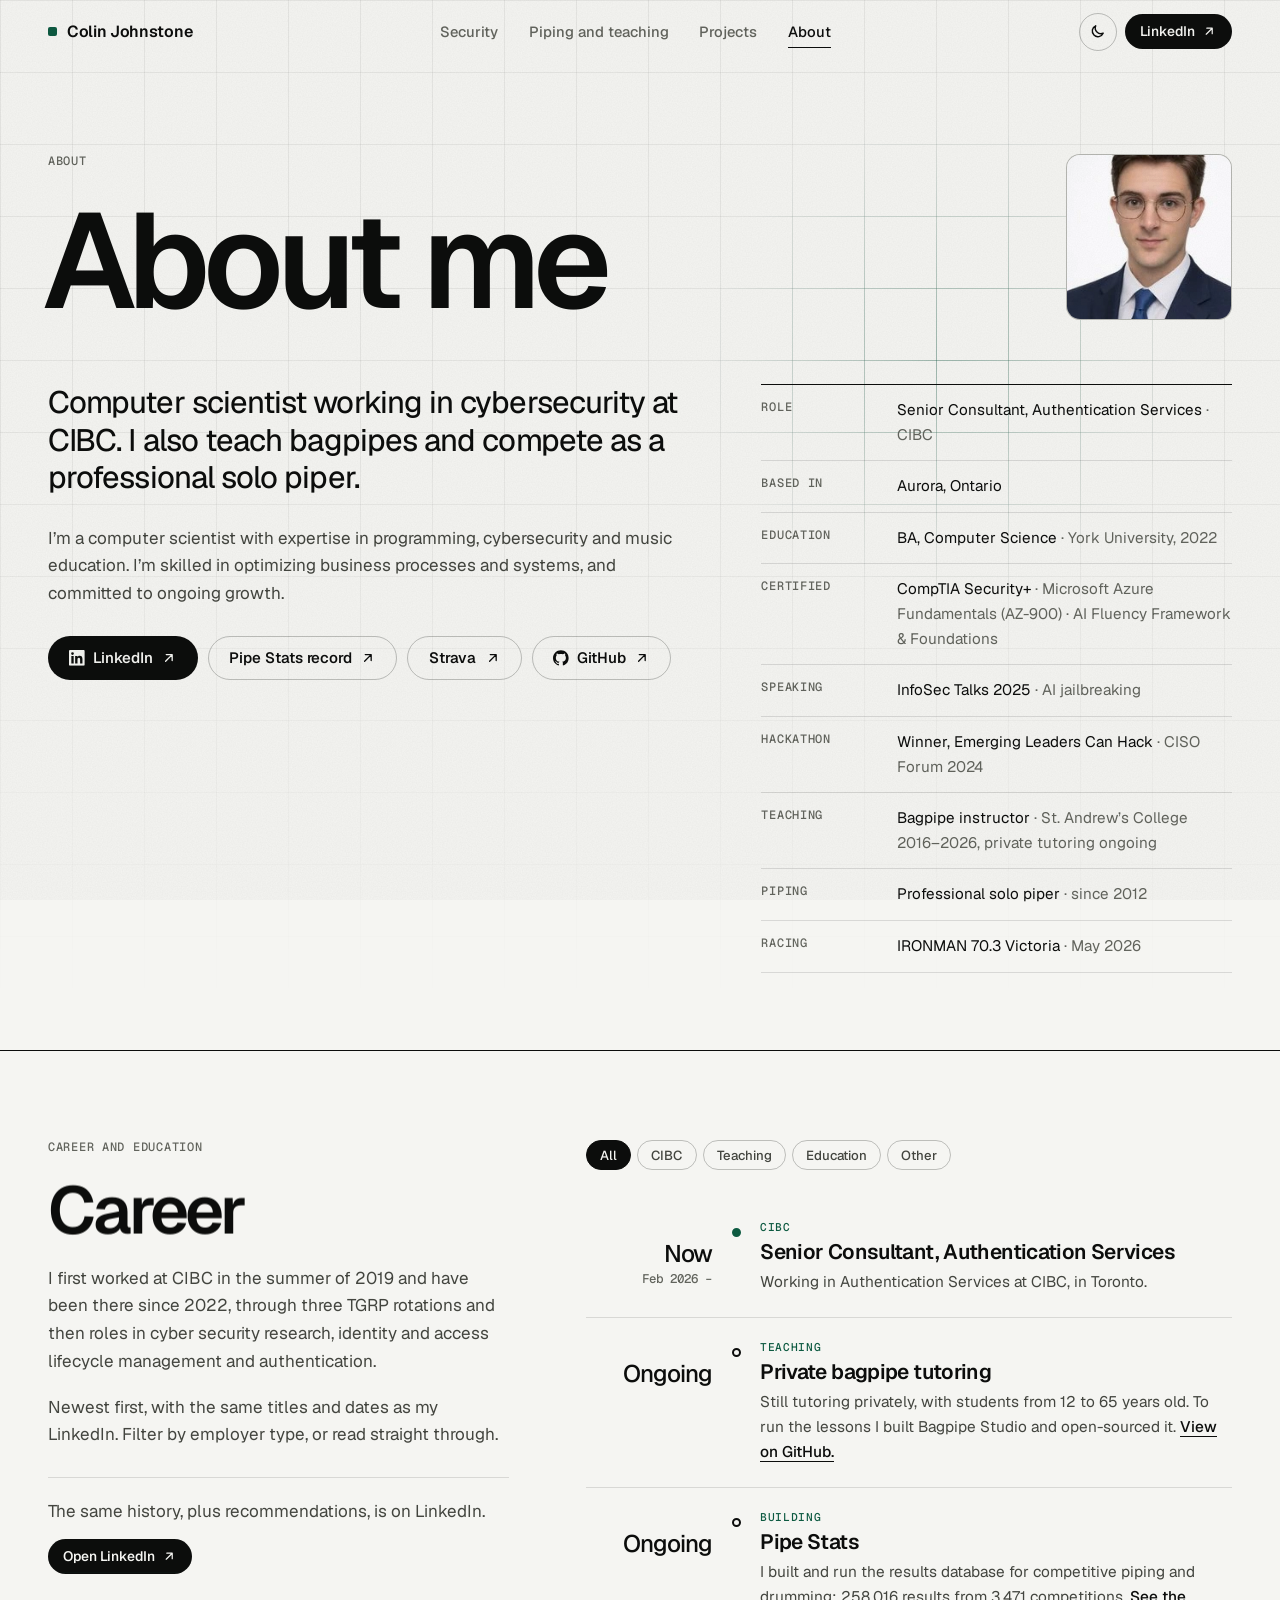
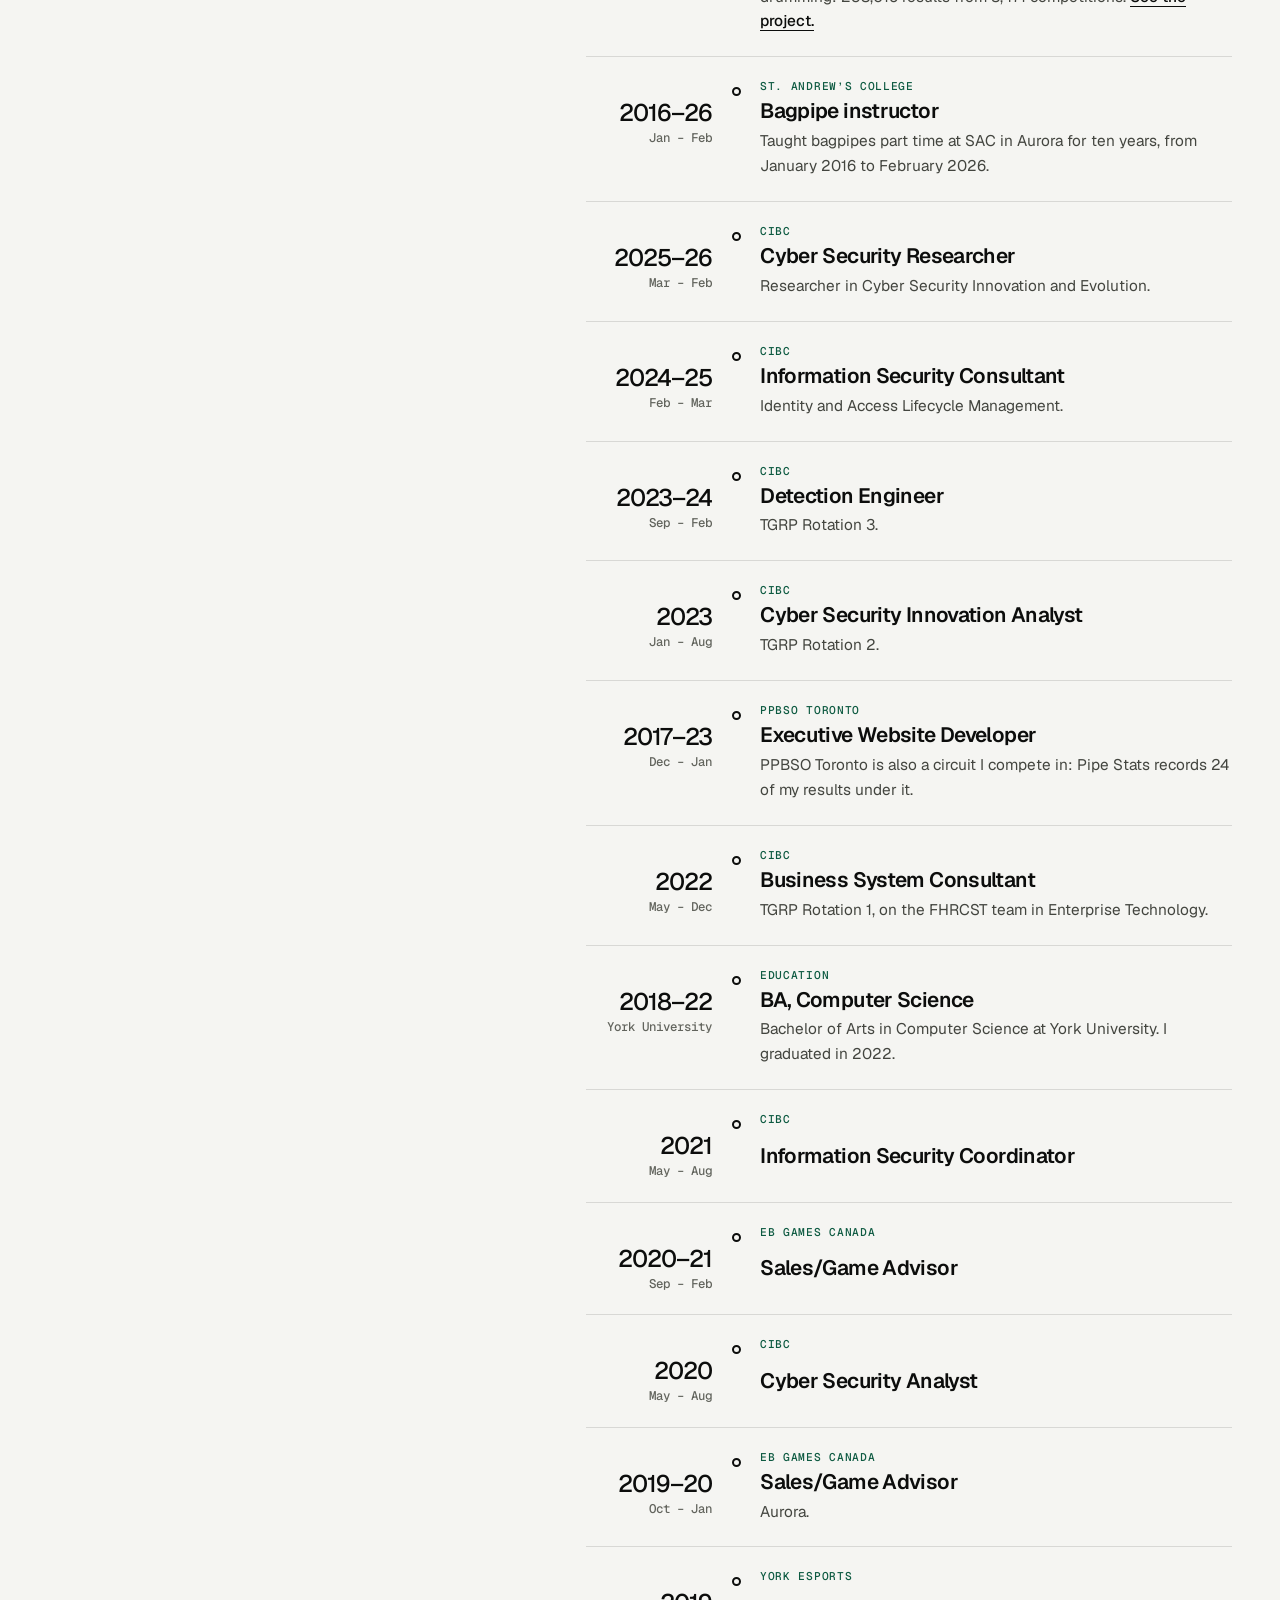
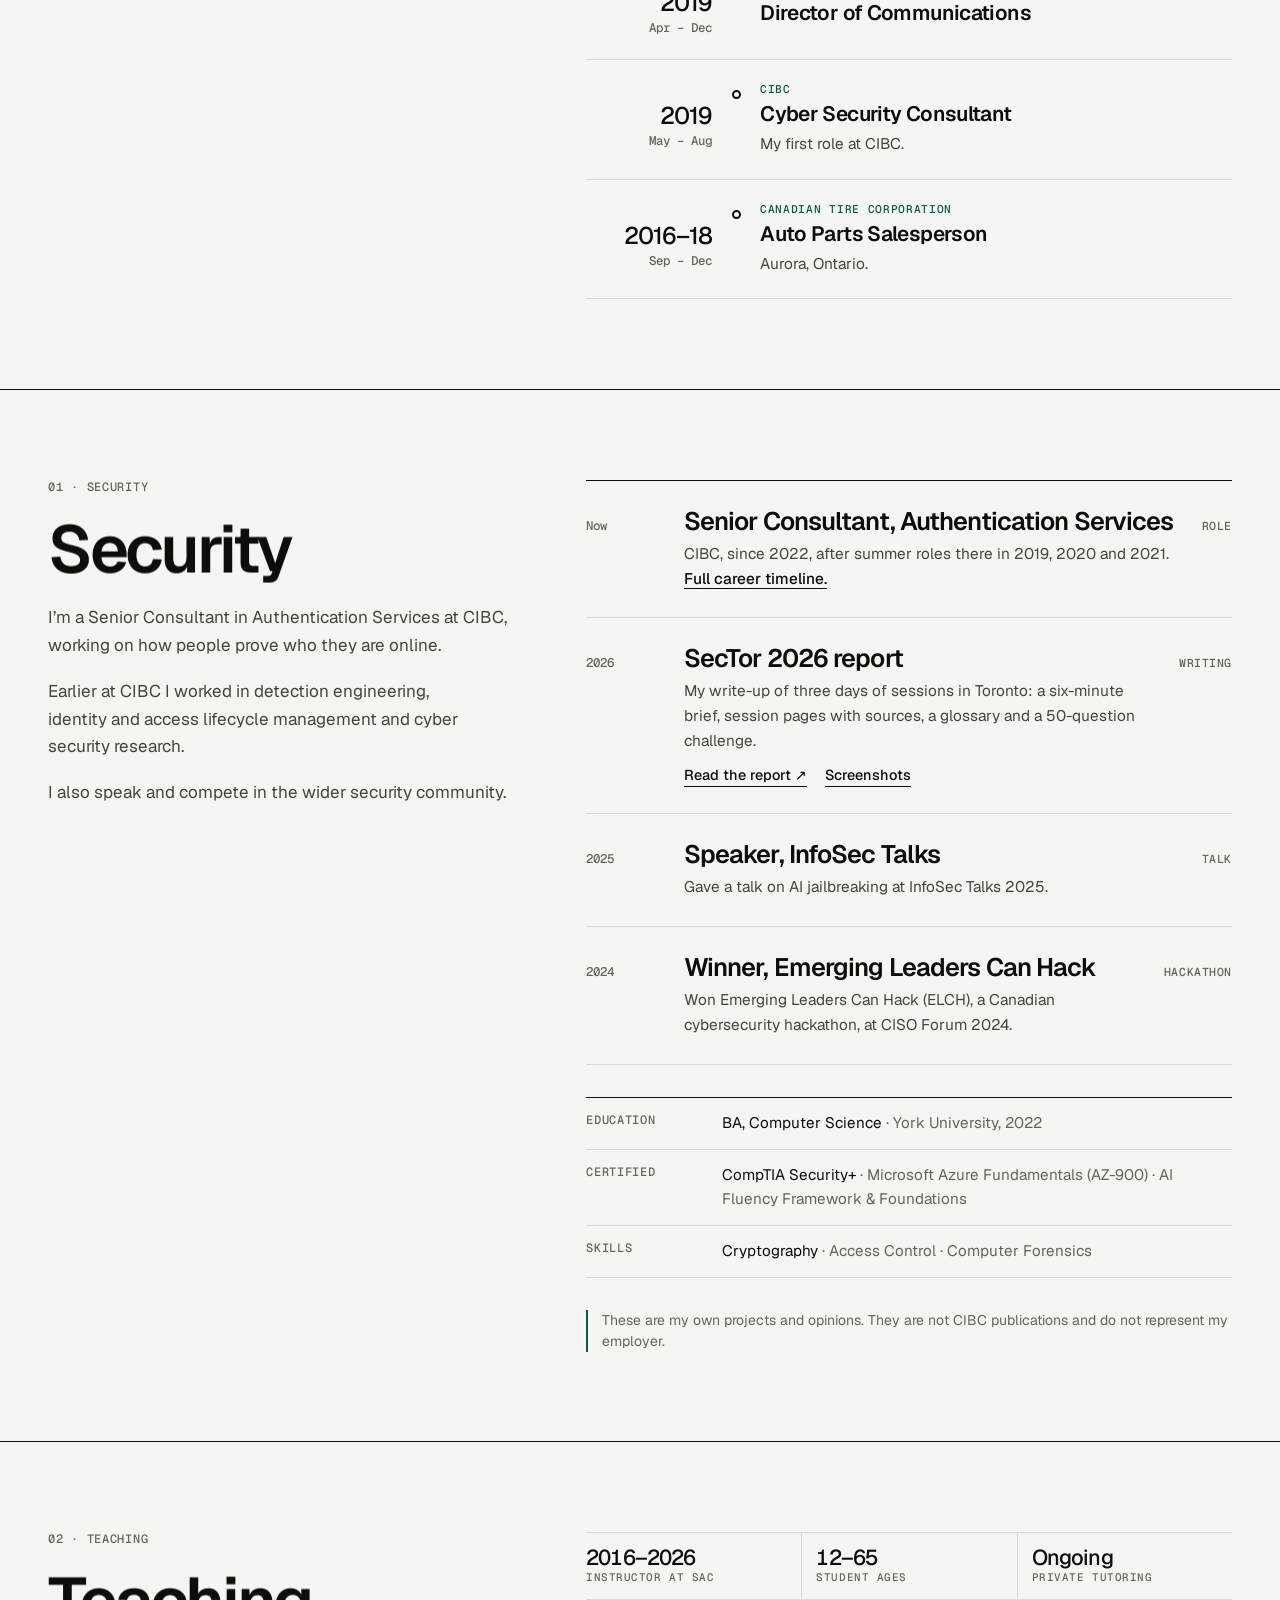
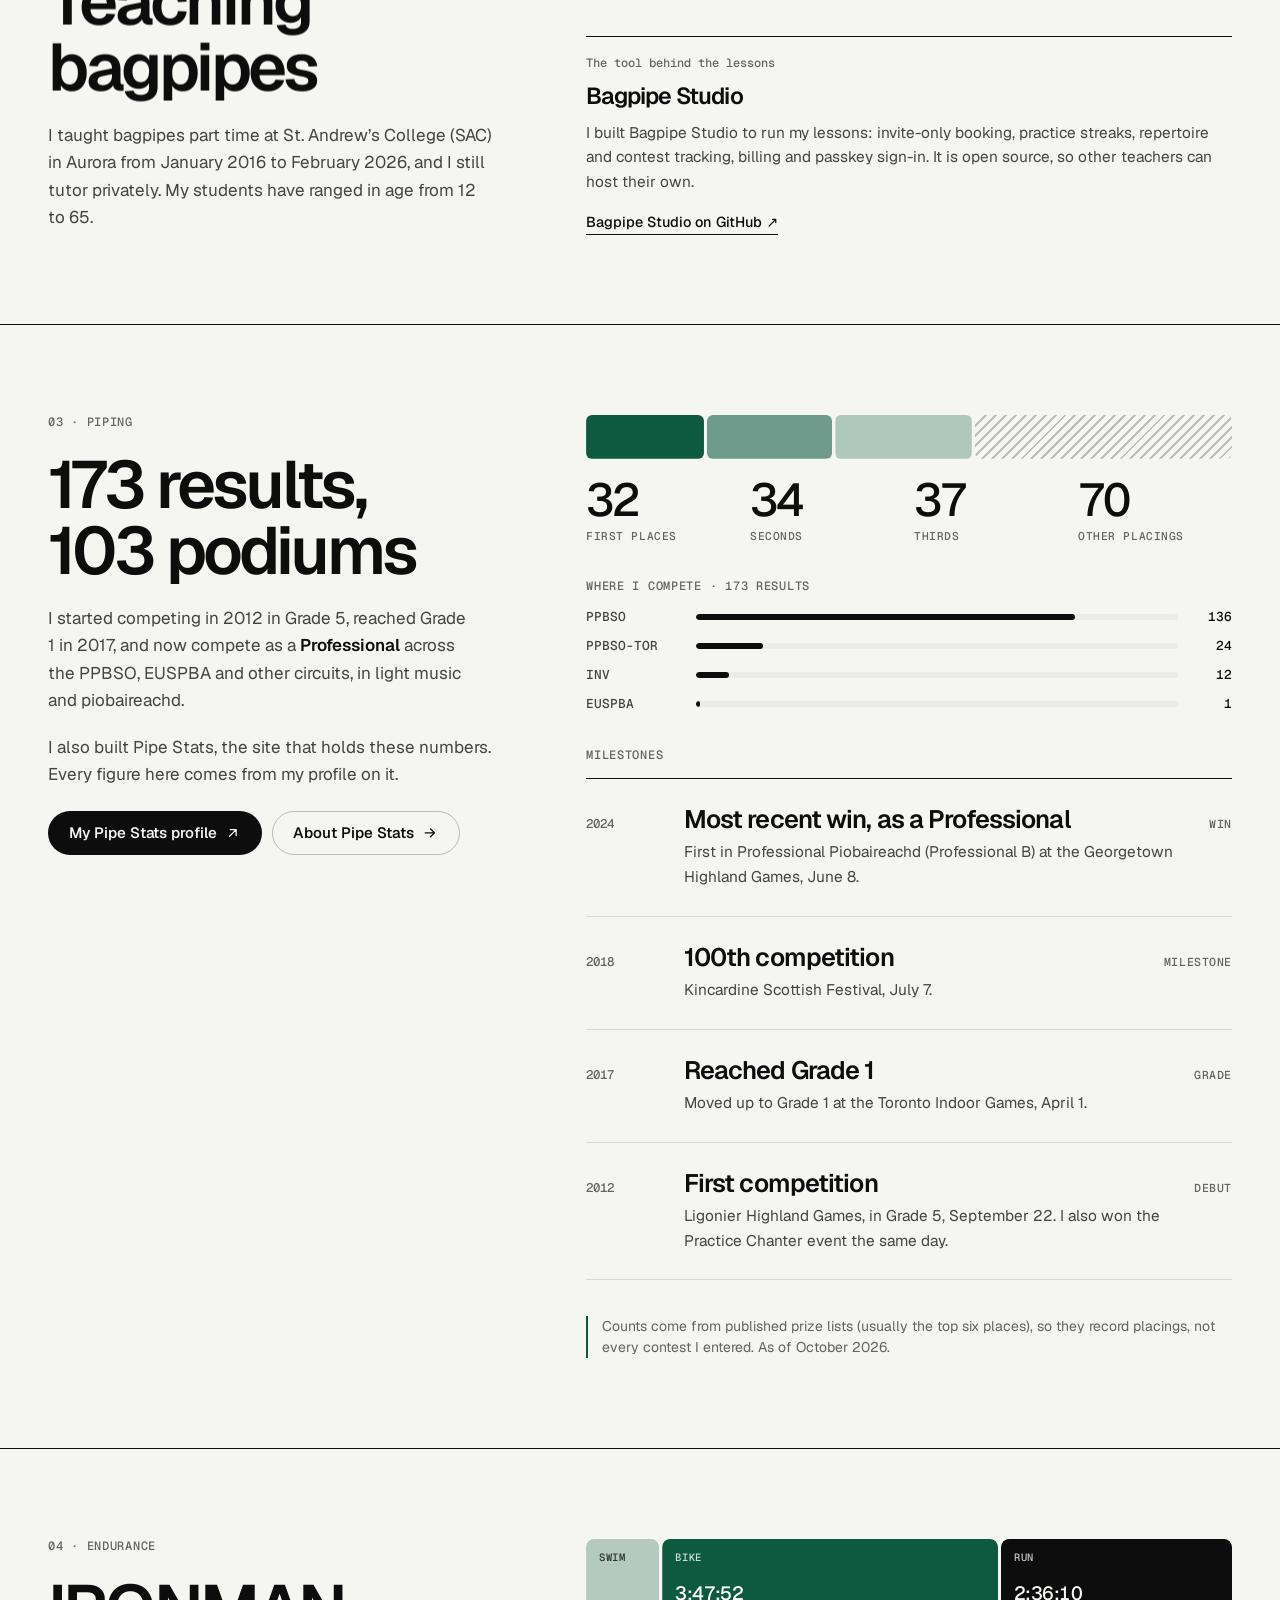
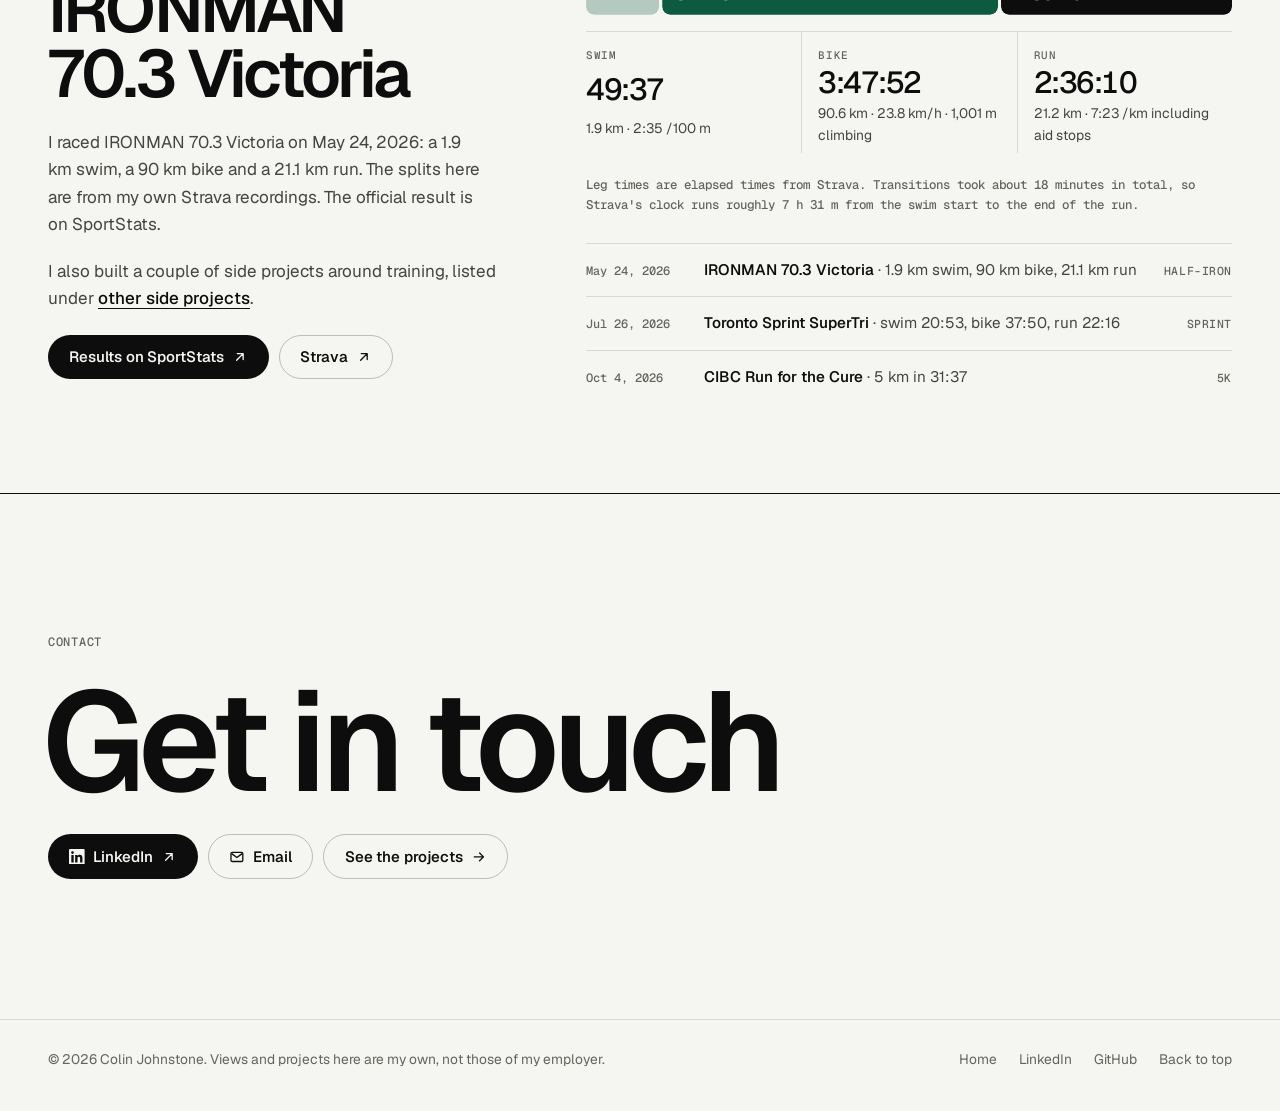
==== about/index.html @ 0fdf566b "Add the LinkedIn summary to the About intro Co-Authored-By: Claude Sonnet 5.5 <noreply@anthropic.com" ====
<!doctype html>
<html lang="en" data-theme="light">
<head>
<meta charset="utf-8">
<meta name="viewport" content="width=device-width,initial-scale=1,viewport-fit=cover">
<title>About — Colin Johnstone</title>
<meta name="description" content="Colin Johnstone is a Senior Consultant in Authentication Services at CIBC, previously a detection engineer, cyber security researcher and information security consultant there. InfoSec Talks 2025 speaker, Emerging Leaders Can Hack winner at CISO Forum 2024, BA in Computer Science from York University (2022), with CompTIA Security+ and Microsoft AZ-900. Bagpipe instructor since 2016 and a professional solo piper.">
<meta name="author" content="Colin Johnstone">
<meta name="theme-color" content="#f5f5f2">
<meta property="og:type" content="profile">
<meta property="og:title" content="About — Colin Johnstone">
<meta property="og:description" content="Authentication consultant at CIBC, security speaker, bagpipe teacher and professional solo piper.">
<meta property="og:image" content="https://colinjohnstone.github.io/portfolio/assets/og.png">
<meta name="twitter:card" content="summary_large_image">
<link rel="icon" href="../assets/favicon.svg" type="image/svg+xml">
<link rel="preload" href="../assets/fonts/geist-latin-wght-normal.woff2" as="font" type="font/woff2" crossorigin>
<script>
  (function(){var d=document.documentElement;d.classList.add('js');var t=null;try{t=localStorage.getItem('theme')}catch(e){}
  if(!t)t=matchMedia('(prefers-color-scheme: dark)').matches?'dark':'light';d.setAttribute('data-theme',t);
  var m=document.querySelector('meta[name=theme-color]');if(m)m.content=t==='dark'?'#0a0b0a':'#f5f5f2'})();
</script>
<link rel="stylesheet" href="../assets/css/site.css">
<noscript><style>.reveal,.reveal-clip{opacity:1!important;transform:none!important;clip-path:none!important}.wi{transform:none!important}.tl-item{opacity:1!important;transform:none!important}</style></noscript>
</head>
<body class="page-about">
<a class="skip" href="#main">Skip to content</a>

<svg width="0" height="0" style="position:absolute" aria-hidden="true" focusable="false">
  <symbol id="i-arrow" viewBox="0 0 24 24"><path d="M7 17 17 7M8 7h9v9" fill="none" stroke="currentColor" stroke-width="2" stroke-linecap="round" stroke-linejoin="round"/></symbol>
  <symbol id="i-right" viewBox="0 0 24 24"><path d="M5 12h14M13 6l6 6-6 6" fill="none" stroke="currentColor" stroke-width="2" stroke-linecap="round" stroke-linejoin="round"/></symbol>
  <symbol id="i-sun" viewBox="0 0 24 24"><circle cx="12" cy="12" r="4" fill="none" stroke="currentColor" stroke-width="2"/><path d="M12 2v2M12 20v2M4.9 4.9l1.4 1.4M17.7 17.7l1.4 1.4M2 12h2M20 12h2M4.9 19.1l1.4-1.4M17.7 6.3l1.4-1.4" stroke="currentColor" stroke-width="2" stroke-linecap="round"/></symbol>
  <symbol id="i-moon" viewBox="0 0 24 24"><path d="M20 14.5A8 8 0 0 1 9.5 4 8 8 0 1 0 20 14.5z" fill="none" stroke="currentColor" stroke-width="2" stroke-linejoin="round"/></symbol>
  <symbol id="i-mail" viewBox="0 0 24 24"><rect x="3" y="5" width="18" height="14" rx="2" fill="none" stroke="currentColor" stroke-width="2"/><path d="m4 7 8 6 8-6" fill="none" stroke="currentColor" stroke-width="2" stroke-linejoin="round"/></symbol>
  <symbol id="i-in" viewBox="0 0 24 24"><path fill="currentColor" d="M20.447 20.452h-3.554v-5.569c0-1.328-.027-3.037-1.852-3.037-1.853 0-2.136 1.445-2.136 2.939v5.667H9.351V9h3.414v1.561h.046c.477-.9 1.637-1.85 3.37-1.85 3.601 0 4.267 2.37 4.267 5.455v6.286zM5.337 7.433a2.062 2.062 0 1 1 0-4.125 2.062 2.062 0 0 1 0 4.125zm1.782 13.019H3.555V9h3.564v11.452zM22.225 0H1.771C.792 0 0 .774 0 1.729v20.542C0 23.227.792 24 1.771 24h20.451C23.2 24 24 23.227 24 22.271V1.729C24 .774 23.2 0 22.222 0z"/></symbol>
  <symbol id="i-gh" viewBox="0 0 24 24"><path fill="currentColor" d="M12 .297c-6.63 0-12 5.373-12 12 0 5.303 3.438 9.8 8.205 11.385.6.113.82-.258.82-.577 0-.285-.01-1.04-.015-2.04-3.338.724-4.042-1.61-4.042-1.61C4.422 18.07 3.633 17.7 3.633 17.7c-1.087-.744.084-.729.084-.729 1.205.084 1.838 1.236 1.838 1.236 1.07 1.835 2.809 1.305 3.495.998.108-.776.417-1.305.76-1.605-2.665-.3-5.466-1.332-5.466-5.93 0-1.31.465-2.38 1.235-3.22-.135-.303-.54-1.523.105-3.176 0 0 1.005-.322 3.3 1.23.96-.267 1.98-.399 3-.405 1.02.006 2.04.138 3 .405 2.28-1.552 3.285-1.23 3.285-1.23.645 1.653.24 2.873.12 3.176.765.84 1.23 1.91 1.23 3.22 0 4.61-2.805 5.625-5.475 5.92.42.36.81 1.096.81 2.22 0 1.606-.015 2.896-.015 3.286 0 .315.21.69.825.57C20.565 22.092 24 17.592 24 12.297c0-6.627-5.373-12-12-12"/></symbol>
</svg>

<div class="progress" aria-hidden="true"><i></i></div>
<div class="grain" aria-hidden="true"></div>

<header class="site-header" data-header>
  <a class="brand" href="../" aria-label="Colin Johnstone, home"><i aria-hidden="true"></i>Colin Johnstone</a>
  <nav class="nav" aria-label="Primary" data-nav>
    <a href="../#security">Security</a>
    <a href="../#piping">Piping and teaching</a>
    <a href="../#projects">Projects</a>
    <a href="./" aria-current="page">About</a>
  </nav>
  <div class="header-actions">
    <button class="icon-btn" type="button" data-theme-toggle aria-label="Switch to dark theme"><svg aria-hidden="true"><use href="#i-moon"/></svg></button>
    <a class="btn btn-primary btn-sm" href="https://www.linkedin.com/in/colin-johnstone-7a982a187/" target="_blank" rel="me noopener">LinkedIn <svg class="arr" aria-hidden="true"><use href="#i-arrow"/></svg></a>
    <button class="menu-btn" type="button" aria-expanded="false" aria-controls="mobile-menu" data-menu>Menu</button>
  </div>
</header>
<div class="mobile-menu" id="mobile-menu" data-mobile-menu aria-hidden="true">
  <a href="../#security" style="--i:0">Security</a>
  <a href="../#piping" style="--i:1">Piping and teaching</a>
  <a href="../#projects" style="--i:2">Projects</a>
  <a href="./" style="--i:3">About</a>
  <div class="mm-foot">
    <a class="btn btn-primary btn-sm" href="https://www.linkedin.com/in/colin-johnstone-7a982a187/" target="_blank" rel="me noopener">LinkedIn <svg class="arr" aria-hidden="true"><use href="#i-arrow"/></svg></a>
    <a class="btn btn-ghost btn-sm" href="https://github.com/ColinJohnstone" target="_blank" rel="noopener">GitHub <svg class="arr" aria-hidden="true"><use href="#i-arrow"/></svg></a>
  </div>
</div>

<main id="main">

<!-- ============================ INTRO ============================ -->
<section class="about-hero" data-hero>
  <div class="hero-grid" aria-hidden="true"></div>
  <div class="container">
    <div class="about-top">
      <div style="display:grid;gap:clamp(16px,3vw,32px)">
        <span class="label reveal">About</span>
        <h1 class="display" data-split>About me</h1>
      </div>
      <div class="portrait reveal" style="--d:300"><img src="../assets/img/colin.webp" width="192" height="192" alt="Portrait of Colin Johnstone"></div>
    </div>
    <div class="about-grid">
      <div style="display:grid;gap:28px;justify-items:start">
        <p class="lead reveal" style="--d:300">Computer scientist working in cybersecurity at CIBC. I also teach bagpipes and compete as a professional solo piper.</p>
        <p class="copy reveal" style="--d:360">I’m a computer scientist with expertise in programming, cybersecurity and music education. I’m skilled in optimizing business processes and systems, and committed to ongoing growth.</p>
        <div class="actions reveal" style="--d:420">
          <a class="btn btn-primary" href="https://www.linkedin.com/in/colin-johnstone-7a982a187/" target="_blank" rel="me noopener"><svg aria-hidden="true"><use href="#i-in"/></svg>LinkedIn <svg class="arr" aria-hidden="true"><use href="#i-arrow"/></svg></a>
          <a class="btn btn-ghost" href="https://pipestats.app/competitors/johnstone-colin" target="_blank" rel="noopener">Pipe Stats record <svg class="arr" aria-hidden="true"><use href="#i-arrow"/></svg></a>
          <a class="btn btn-ghost" href="https://www.strava.com/athletes/103707635" target="_blank" rel="noopener">Strava <svg class="arr" aria-hidden="true"><use href="#i-arrow"/></svg></a>
          <a class="btn btn-ghost" href="https://github.com/ColinJohnstone" target="_blank" rel="noopener"><svg aria-hidden="true"><use href="#i-gh"/></svg>GitHub <svg class="arr" aria-hidden="true"><use href="#i-arrow"/></svg></a>
        </div>
      </div>
      <dl class="glance reveal" style="--d:400">
        <div><dt>Role</dt><dd>Senior Consultant, Authentication Services <span>· CIBC</span></dd></div>
        <div><dt>Based in</dt><dd>Aurora, Ontario</dd></div>
        <div><dt>Education</dt><dd>BA, Computer Science <span>· York University, 2022</span></dd></div>
        <div><dt>Certified</dt><dd>CompTIA Security+ <span>· Microsoft Azure Fundamentals (AZ-900) · AI Fluency Framework &amp; Foundations</span></dd></div>
        <div><dt>Speaking</dt><dd>InfoSec Talks 2025 <span>· AI jailbreaking</span></dd></div>
        <div><dt>Hackathon</dt><dd>Winner, Emerging Leaders Can Hack <span>· CISO Forum 2024</span></dd></div>
        <div><dt>Teaching</dt><dd>Bagpipe instructor <span>· St. Andrew’s College 2016–2026, private tutoring ongoing</span></dd></div>
        <div><dt>Piping</dt><dd>Professional solo piper <span>· since 2012</span></dd></div>
        <div><dt>Racing</dt><dd>IRONMAN 70.3 Victoria <span>· May 2026</span></dd></div>
      </dl>
    </div>
  </div>
</section>

<!-- ============================ CAREER / TIMELINE ============================ -->
<section class="about-section" id="career">
  <div class="container">
    <div class="split">
      <div class="sticky">
        <span class="label reveal">Career and education</span>
        <h2 class="h2" data-split>Career</h2>
        <div class="prose reveal" style="--d:150">
          <p>I first worked at CIBC in the summer of 2019 and have been there since 2022, through three TGRP rotations and then roles in cyber security research, identity and access lifecycle management and authentication.</p>
          <p>Newest first, with the same titles and dates as my LinkedIn. Filter by employer type, or read straight through.</p>
        </div>
        <div class="li-card reveal" style="--d:250">
          <p>The same history, plus recommendations, is on LinkedIn.</p>
          <div class="actions"><a class="btn btn-primary btn-sm" href="https://www.linkedin.com/in/colin-johnstone-7a982a187/" target="_blank" rel="me noopener">Open LinkedIn <svg class="arr" aria-hidden="true"><use href="#i-arrow"/></svg></a></div>
        </div>
      </div>
      <div>
        <div class="filters" role="group" aria-label="Filter the timeline">
          <button class="filter" type="button" data-filter="all" aria-pressed="true">All</button>
          <button class="filter" type="button" data-filter="cibc" aria-pressed="false">CIBC</button>
          <button class="filter" type="button" data-filter="teaching" aria-pressed="false">Teaching</button>
          <button class="filter" type="button" data-filter="education" aria-pressed="false">Education</button>
          <button class="filter" type="button" data-filter="other" aria-pressed="false">Other</button>
        </div>
        <ol class="timeline">
          <li class="tl-item now" data-cat="cibc"><div class="tl-date"><b>Now</b>Feb 2026 –</div><div class="tl-body"><span class="tag">CIBC</span><h3>Senior Consultant, Authentication Services</h3><p>Working in Authentication Services at CIBC, in Toronto.</p></div></li>
          <li class="tl-item" data-cat="teaching"><div class="tl-date"><b>Ongoing</b>&nbsp;</div><div class="tl-body"><span class="tag">Teaching</span><h3>Private bagpipe tutoring</h3><p>Still tutoring privately, with students from 12 to 65 years old. To run the lessons I built Bagpipe Studio and open-sourced it. <a class="link" href="https://github.com/ColinJohnstone/bagpipe-studio-template" target="_blank" rel="noopener">View on GitHub.</a></p></div></li>
          <li class="tl-item" data-cat="other"><div class="tl-date"><b>Ongoing</b>&nbsp;</div><div class="tl-body"><span class="tag">Building</span><h3>Pipe Stats</h3><p>I built and run the results database for competitive piping and drumming: 258,016 results from 3,471 competitions. <a class="link" href="../#pipe-stats">See the project.</a></p></div></li>
          <li class="tl-item" data-cat="teaching"><div class="tl-date"><b>2016–26</b>Jan – Feb</div><div class="tl-body"><span class="tag">St. Andrew’s College</span><h3>Bagpipe instructor</h3><p>Taught bagpipes part time at SAC in Aurora for ten years, from January 2016 to February 2026.</p></div></li>
          <li class="tl-item" data-cat="cibc"><div class="tl-date"><b>2025–26</b>Mar – Feb</div><div class="tl-body"><span class="tag">CIBC</span><h3>Cyber Security Researcher</h3><p>Researcher in Cyber Security Innovation and Evolution.</p></div></li>
          <li class="tl-item" data-cat="cibc"><div class="tl-date"><b>2024–25</b>Feb – Mar</div><div class="tl-body"><span class="tag">CIBC</span><h3>Information Security Consultant</h3><p>Identity and Access Lifecycle Management.</p></div></li>
          <li class="tl-item" data-cat="cibc"><div class="tl-date"><b>2023–24</b>Sep – Feb</div><div class="tl-body"><span class="tag">CIBC</span><h3>Detection Engineer</h3><p>TGRP Rotation 3.</p></div></li>
          <li class="tl-item" data-cat="cibc"><div class="tl-date"><b>2023</b>Jan – Aug</div><div class="tl-body"><span class="tag">CIBC</span><h3>Cyber Security Innovation Analyst</h3><p>TGRP Rotation 2.</p></div></li>
          <li class="tl-item" data-cat="other"><div class="tl-date"><b>2017–23</b>Dec – Jan</div><div class="tl-body"><span class="tag">PPBSO Toronto</span><h3>Executive Website Developer</h3><p>PPBSO Toronto is also a circuit I compete in: Pipe Stats records 24 of my results under it.</p></div></li>
          <li class="tl-item" data-cat="cibc"><div class="tl-date"><b>2022</b>May – Dec</div><div class="tl-body"><span class="tag">CIBC</span><h3>Business System Consultant</h3><p>TGRP Rotation 1, on the FHRCST team in Enterprise Technology.</p></div></li>
          <li class="tl-item" data-cat="education"><div class="tl-date"><b>2018–22</b>York University</div><div class="tl-body"><span class="tag">Education</span><h3>BA, Computer Science</h3><p>Bachelor of Arts in Computer Science at York University. I graduated in 2022.</p></div></li>
          <li class="tl-item" data-cat="cibc"><div class="tl-date"><b>2021</b>May – Aug</div><div class="tl-body"><span class="tag">CIBC</span><h3>Information Security Coordinator</h3></div></li>
          <li class="tl-item" data-cat="other"><div class="tl-date"><b>2020–21</b>Sep – Feb</div><div class="tl-body"><span class="tag">EB Games Canada</span><h3>Sales/Game Advisor</h3></div></li>
          <li class="tl-item" data-cat="cibc"><div class="tl-date"><b>2020</b>May – Aug</div><div class="tl-body"><span class="tag">CIBC</span><h3>Cyber Security Analyst</h3></div></li>
          <li class="tl-item" data-cat="other"><div class="tl-date"><b>2019–20</b>Oct – Jan</div><div class="tl-body"><span class="tag">EB Games Canada</span><h3>Sales/Game Advisor</h3><p>Aurora.</p></div></li>
          <li class="tl-item" data-cat="other"><div class="tl-date"><b>2019</b>Apr – Dec</div><div class="tl-body"><span class="tag">York Esports</span><h3>Director of Communications</h3></div></li>
          <li class="tl-item" data-cat="cibc"><div class="tl-date"><b>2019</b>May – Aug</div><div class="tl-body"><span class="tag">CIBC</span><h3>Cyber Security Consultant</h3><p>My first role at CIBC.</p></div></li>
          <li class="tl-item" data-cat="other"><div class="tl-date"><b>2016–18</b>Sep – Dec</div><div class="tl-body"><span class="tag">Canadian Tire Corporation</span><h3>Auto Parts Salesperson</h3><p>Aurora, Ontario.</p></div></li>
        </ol>
      </div>
    </div>
  </div>
</section>

<!-- ============================ SECURITY ============================ -->
<section class="about-section" id="security">
  <div class="container">
    <div class="split">
      <div class="sticky">
        <span class="label reveal">01 · Security</span>
        <h2 class="h2" data-split>Security</h2>
        <div class="prose reveal" style="--d:150">
          <p>I’m a Senior Consultant in Authentication Services at CIBC, working on how people prove who they are online.</p>
          <p>Earlier at CIBC I worked in detection engineering, identity and access lifecycle management and cyber security research.</p>
          <p>I also speak and compete in the wider security community.</p>
        </div>
      </div>
      <div style="display:grid;gap:32px">
        <ul class="record">
          <li class="reveal">
            <time>Now</time>
            <div><h3>Senior Consultant, Authentication Services</h3><p>CIBC, since 2022, after summer roles there in 2019, 2020 and 2021. <a class="link" href="#career">Full career timeline.</a></p></div>
            <span class="kind">Role</span>
          </li>
          <li class="reveal">
            <time>2026</time>
            <div><h3>SecTor 2026 report</h3><p>My write-up of three days of sessions in Toronto: a six-minute brief, session pages with sources, a glossary and a 50-question challenge.</p>
              <div class="links"><a class="link" href="https://colinjohnstone.github.io/sector-2026/" target="_blank" rel="noopener">Read the report ↗</a><a class="link" href="../#sector-2026">Screenshots</a></div></div>
            <span class="kind">Writing</span>
          </li>
          <li class="reveal">
            <time>2025</time>
            <div><h3>Speaker, InfoSec Talks</h3><p>Gave a talk on AI jailbreaking at InfoSec Talks 2025.</p></div>
            <span class="kind">Talk</span>
          </li>
          <li class="reveal">
            <time>2024</time>
            <div><h3>Winner, Emerging Leaders Can Hack</h3><p>Won Emerging Leaders Can Hack (ELCH), a Canadian cybersecurity hackathon, at CISO Forum 2024.</p></div>
            <span class="kind">Hackathon</span>
          </li>
        </ul>
        <dl class="glance reveal">
          <div><dt>Education</dt><dd>BA, Computer Science <span>· York University, 2022</span></dd></div>
          <div><dt>Certified</dt><dd>CompTIA Security+ <span>· Microsoft Azure Fundamentals (AZ-900) · AI Fluency Framework &amp; Foundations</span></dd></div>
          <div><dt>Skills</dt><dd>Cryptography <span>· Access Control · Computer Forensics</span></dd></div>
        </dl>
        <p class="note reveal">These are my own projects and opinions. They are not CIBC publications and do not represent my employer.</p>
      </div>
    </div>
  </div>
</section>

<!-- ============================ TEACHING ============================ -->
<section class="about-section" id="teaching">
  <div class="container">
    <div class="split">
      <div class="sticky">
        <span class="label reveal">02 · Teaching</span>
        <h2 class="h2" data-split>Teaching bagpipes</h2>
        <div class="prose reveal" style="--d:150">
          <p>I taught bagpipes part time at St. Andrew’s College (SAC) in Aurora from January 2016 to February 2026, and I still tutor privately. My students have ranged in age from 12 to 65.</p>
        </div>
      </div>
      <div style="display:grid;gap:36px">
        <dl class="facts three reveal">
          <div><dd>2016–2026</dd><dt>instructor at SAC</dt></div>
          <div><dd>12–65</dd><dt>student ages</dt></div>
          <div><dd>Ongoing</dd><dt>private tutoring</dt></div>
        </dl>
        <article class="card reveal">
          <span class="no">The tool behind the lessons</span>
          <h3>Bagpipe Studio</h3>
          <p>I built Bagpipe Studio to run my lessons: invite-only booking, practice streaks, repertoire and contest tracking, billing and passkey sign-in. It is open source, so other teachers can host their own.</p>
          <div class="links"><a class="link" href="https://github.com/ColinJohnstone/bagpipe-studio-template" target="_blank" rel="noopener">Bagpipe Studio on GitHub ↗</a></div>
        </article>
      </div>
    </div>
  </div>
</section>

<!-- ============================ PIPING ============================ -->
<section class="about-section" id="piping">
  <div class="container">
    <div class="split">
      <div class="sticky">
        <span class="label reveal">03 · Piping</span>
        <h2 class="h2" data-split>173 results, 103 podiums</h2>
        <div class="prose reveal" style="--d:150">
          <p>I started competing in 2012 in Grade 5, reached Grade 1 in 2017, and now compete as a <b>Professional</b> across the PPBSO, EUSPBA and other circuits, in light music and piobaireachd.</p>
          <p>I also built Pipe Stats, the site that holds these numbers. Every figure here comes from my profile on it.</p>
        </div>
        <div class="actions reveal" style="--d:250">
          <a class="btn btn-primary" href="https://pipestats.app/competitors/johnstone-colin" target="_blank" rel="noopener">My Pipe Stats profile <svg class="arr" aria-hidden="true"><use href="#i-arrow"/></svg></a>
          <a class="btn btn-ghost" href="../#pipe-stats">About Pipe Stats <svg class="fwd" aria-hidden="true"><use href="#i-right"/></svg></a>
        </div>
      </div>
      <div style="display:grid;gap:36px">
        <div class="podium" data-podium>
          <div class="podium-bar" aria-hidden="true">
            <span style="--w:18.5%;--i:0"></span><span style="--w:19.7%;--i:1"></span><span style="--w:21.4%;--i:2"></span><span style="--w:40.4%;--i:3"></span>
          </div>
          <dl class="podium-legend">
            <div><dd><span data-count="32">32</span></dd><dt>First places</dt></div>
            <div><dd><span data-count="34">34</span></dd><dt>Seconds</dt></div>
            <div><dd><span data-count="37">37</span></dd><dt>Thirds</dt></div>
            <div><dd><span data-count="70">70</span></dd><dt>Other placings</dt></div>
          </dl>
        </div>
        <div>
          <p class="label" style="margin-bottom:14px">Where I compete · 173 results</p>
          <div class="bars" data-bars>
            <div class="bar-row"><span>PPBSO</span><span class="track"><i style="--w:78.6%;--i:0"></i></span><b>136</b></div>
            <div class="bar-row"><span>PPBSO-TOR</span><span class="track"><i style="--w:13.9%;--i:1"></i></span><b>24</b></div>
            <div class="bar-row"><span>INV</span><span class="track"><i style="--w:6.9%;--i:2"></i></span><b>12</b></div>
            <div class="bar-row"><span>EUSPBA</span><span class="track"><i style="--w:.8%;--i:3"></i></span><b>1</b></div>
          </div>
        </div>
        <div>
          <p class="label" style="margin-bottom:14px">Milestones</p>
          <ul class="record">
            <li class="reveal"><time>2024</time><div><h3>Most recent win, as a Professional</h3><p>First in Professional Piobaireachd (Professional B) at the Georgetown Highland Games, June 8.</p></div><span class="kind">Win</span></li>
            <li class="reveal"><time>2018</time><div><h3>100th competition</h3><p>Kincardine Scottish Festival, July 7.</p></div><span class="kind">Milestone</span></li>
            <li class="reveal"><time>2017</time><div><h3>Reached Grade 1</h3><p>Moved up to Grade 1 at the Toronto Indoor Games, April 1.</p></div><span class="kind">Grade</span></li>
            <li class="reveal"><time>2012</time><div><h3>First competition</h3><p>Ligonier Highland Games, in Grade 5, September 22. I also won the Practice Chanter event the same day.</p></div><span class="kind">Debut</span></li>
          </ul>
        </div>
        <p class="note">Counts come from published prize lists (usually the top six places), so they record placings, not every contest I entered. As of October 2026.</p>
      </div>
    </div>
  </div>
</section>

<!-- ============================ ENDURANCE ============================ -->
<section class="about-section" id="endurance">
  <div class="container">
    <div class="split">
      <div class="sticky">
        <span class="label reveal">04 · Endurance</span>
        <h2 class="h2" data-split>IRONMAN 70.3 Victoria</h2>
        <div class="prose reveal" style="--d:150">
          <p>I raced IRONMAN 70.3 Victoria on May 24, 2026: a 1.9 km swim, a 90 km bike and a 21.1 km run. The splits here are from my own Strava recordings. The official result is on SportStats.</p>
          <p>I also built a couple of side projects around training, listed under <a class="link" href="../#side-projects">other side projects</a>.</p>
        </div>
        <div class="actions reveal" style="--d:250">
          <a class="btn btn-primary" href="https://sportstats.one/event/ironman-703-victoria" target="_blank" rel="noopener">Results on SportStats <svg class="arr" aria-hidden="true"><use href="#i-arrow"/></svg></a>
          <a class="btn btn-ghost" href="https://www.strava.com/athletes/103707635" target="_blank" rel="noopener">Strava <svg class="arr" aria-hidden="true"><use href="#i-arrow"/></svg></a>
        </div>
      </div>
      <div style="display:grid;gap:22px">
        <div class="race" data-race>
          <div class="race-bar" aria-hidden="true">
            <div class="swim" style="--w:11.4%;--i:0"><span class="k">Swim</span></div>
            <div class="bike" style="--w:52.5%;--i:1"><span class="k">Bike</span><span class="t">3:47:52</span></div>
            <div class="run" style="--w:36.1%;--i:2"><span class="k">Run</span><span class="t">2:36:10</span></div>
          </div>
          <div class="race-legs">
            <div class="leg"><span class="k">Swim</span><b>49:37</b><span>1.9 km · 2:35 /100 m</span></div>
            <div class="leg"><span class="k">Bike</span><b>3:47:52</b><span>90.6 km · 23.8 km/h · 1,001 m climbing</span></div>
            <div class="leg"><span class="k">Run</span><b>2:36:10</b><span>21.2 km · 7:23 /km including aid stops</span></div>
          </div>
        </div>
        <p class="label" style="text-transform:none;letter-spacing:0;line-height:1.6;font-size:.78rem">Leg times are elapsed times from Strava. Transitions took about 18 minutes in total, so Strava's clock runs roughly 7 h 31 m from the swim start to the end of the run.</p>
        <ul class="racelog" aria-label="Recent races">
          <li><time datetime="2026-05-24">May 24, 2026</time><span><b>IRONMAN 70.3 Victoria</b> · 1.9 km swim, 90 km bike, 21.1 km run</span><span>Half-iron</span></li>
          <li><time datetime="2026-07-26">Jul 26, 2026</time><span><b>Toronto Sprint SuperTri</b> · swim 20:53, bike 37:50, run 22:16</span><span>Sprint</span></li>
          <li><time datetime="2026-10-04">Oct 4, 2026</time><span><b>CIBC Run for the Cure</b> · 5 km in 31:37</span><span>5K</span></li>
        </ul>
      </div>
    </div>
  </div>
</section>

<!-- ============================ CONTACT ============================ -->
<section class="cta">
  <div class="container cta-grid">
    <span class="label reveal">Contact</span>
    <h2 class="display" data-split>Get in touch</h2>
    <div class="actions reveal" style="--d:300">
      <a class="btn btn-primary" href="https://www.linkedin.com/in/colin-johnstone-7a982a187/" target="_blank" rel="me noopener"><svg aria-hidden="true"><use href="#i-in"/></svg>LinkedIn <svg class="arr" aria-hidden="true"><use href="#i-arrow"/></svg></a>
      <a class="btn btn-ghost" href="mailto:colinjohnstone4@gmail.com"><svg aria-hidden="true"><use href="#i-mail"/></svg>Email</a>
      <a class="btn btn-ghost" href="../#projects">See the projects <svg class="fwd" aria-hidden="true"><use href="#i-right"/></svg></a>
    </div>
  </div>
</section>

</main>

<footer class="site-footer">
  <div class="container foot">
    <small>© 2026 Colin Johnstone. Views and projects here are my own, not those of my employer.</small>
    <nav aria-label="Footer">
      <a href="../">Home</a>
      <a href="https://www.linkedin.com/in/colin-johnstone-7a982a187/" target="_blank" rel="me noopener">LinkedIn</a>
      <a href="https://github.com/ColinJohnstone" target="_blank" rel="noopener">GitHub</a>
      <a href="#main" data-top>Back to top</a>
    </nav>
  </div>
</footer>

<script src="../assets/js/ui.js" defer></script>
</body>
</html>
---- assets/css/site.css ----
/* ==========================================================================
   Colin Johnstone — portfolio
   A restrained system: neutral paper and ink, one green accent, hairline rules,
   a single grotesk family. Motion is functional (reveals, hover, scroll depth).
   No framework, no build step.
   1 fonts · 2 tokens · 3 base · 4 type · 5 buttons & chips · 6 texture
   7 header · 8 hero · 9 stats · 10 sections & records · 11 projects · 12 devices
   13 showcase · 14 sub-projects & side projects · 15 lightbox · 16 about · 17 footer
   18 motion · 19 responsive · 20 reduced motion
   ========================================================================== */

/* 1 · fonts (self-hosted, SIL OFL: see assets/fonts/licenses) ------------------ */
@font-face{font-family:"Geist";src:url("../fonts/geist-latin-wght-normal.woff2") format("woff2");font-weight:100 900;font-style:normal;font-display:swap}
@font-face{font-family:"Geist Mono";src:url("../fonts/geist-mono-latin-wght-normal.woff2") format("woff2");font-weight:100 900;font-style:normal;font-display:swap}

/* 2 · tokens ----------------------------------------------------------------------- */
:root{
  color-scheme:light;
  --bg:#f5f5f2; --bg-2:#ecece7; --surface:#ffffff;
  --ink:#0c0d0c; --ink-2:#43453f; --ink-3:#62645d;
  --line:rgba(12,13,12,.12); --line-2:rgba(12,13,12,.24);
  --accent:#0d5a41; --accent-ink:#ffffff; --accent-soft:rgba(13,90,65,.09);
  --grid:rgba(12,13,12,.06); --grid-hi:rgba(13,90,65,.34);
  --device:#0b0d0c; --device-bar:#e7e7e2; --device-bar-ink:#53554f; --device-line:rgba(12,13,12,.16);
  --shadow:0 1px 1px rgba(12,13,12,.05),0 28px 50px -26px rgba(12,13,12,.30),0 70px 110px -56px rgba(12,13,12,.38);
  --glass:rgba(245,245,242,.78);
  --font:"Geist",system-ui,-apple-system,"Segoe UI",Roboto,"Helvetica Neue",Arial,sans-serif;
  --mono:"Geist Mono",ui-monospace,"SF Mono",Menlo,Consolas,monospace;
  --ease:cubic-bezier(.22,.8,.2,1); --ease-io:cubic-bezier(.65,0,.35,1);
  --gut:clamp(20px,4vw,48px); --maxw:1240px; --header-h:64px; --r:14px;
}
:root[data-theme="dark"]{
  color-scheme:dark;
  --bg:#0a0b0a; --bg-2:#111311; --surface:#151715;
  --ink:#f1f1ed; --ink-2:#b8bab3; --ink-3:#8d8f88;
  --line:rgba(241,241,237,.12); --line-2:rgba(241,241,237,.24);
  --accent:#74d6ae; --accent-ink:#04140d; --accent-soft:rgba(116,214,174,.12);
  --grid:rgba(241,241,237,.055); --grid-hi:rgba(116,214,174,.36);
  --device-bar:#1a1d1a; --device-bar-ink:#a9aba4; --device-line:rgba(241,241,237,.16);
  --shadow:0 1px 1px rgba(0,0,0,.4),0 30px 60px -28px rgba(0,0,0,.85),0 80px 120px -60px rgba(0,0,0,.9);
  --glass:rgba(10,11,10,.72);
}

/* 3 · base ----------------------------------------------------------------------------- */
*,*::before,*::after{box-sizing:border-box}
html{-webkit-text-size-adjust:100%;scroll-behavior:smooth;scroll-padding-top:calc(var(--header-h) + 12px)}
body{margin:0;background:var(--bg);color:var(--ink-2);font:400 clamp(1rem,.96rem + .18vw,1.0625rem)/1.62 var(--font);
  -webkit-font-smoothing:antialiased;-moz-osx-font-smoothing:grayscale;text-rendering:optimizeLegibility;
  font-feature-settings:"ss01","calt";overflow-x:clip;transition:background-color .5s var(--ease),color .5s var(--ease)}
img,svg,canvas,video{display:block;max-width:100%}
img{height:auto}
a{color:inherit;text-decoration:none}
button{font:inherit;color:inherit;background:none;border:0;padding:0;cursor:pointer}
h1,h2,h3,h4,p,ul,ol,dl,dd,figure{margin:0}
ul,ol{padding:0;list-style:none}
:focus{outline:none}
:focus-visible{outline:2px solid var(--accent);outline-offset:3px;border-radius:6px}
::selection{background:var(--ink);color:var(--bg)}
.sr-only{position:absolute!important;width:1px;height:1px;overflow:hidden;clip:rect(0 0 0 0);white-space:nowrap}
.skip{position:fixed;left:16px;top:-80px;z-index:300;background:var(--ink);color:var(--bg);padding:.7em 1.1em;border-radius:10px;font-weight:600;transition:top .3s var(--ease)}
.skip:focus{top:12px}
[hidden]{display:none!important}

/* 4 · type ------------------------------------------------------------------------------ */
.container{width:100%;max-width:calc(var(--maxw) + var(--gut)*2);margin-inline:auto;padding-inline:var(--gut)}
.label{font:500 .75rem/1.3 var(--mono);letter-spacing:.06em;text-transform:uppercase;color:var(--ink-3)}
.label b{color:var(--ink);font-weight:500}
.display,.h2,.h3{color:var(--ink);font-family:var(--font);font-weight:600;text-wrap:balance}
.display{font-size:clamp(3.6rem,13vw,12rem);line-height:.88;letter-spacing:-.05em;margin-left:-.045em}
.h2{font-size:clamp(2.3rem,5.2vw,4.6rem);line-height:.98;letter-spacing:-.045em}
.h3{font-size:clamp(1.3rem,1.1rem + .8vw,1.7rem);line-height:1.15;letter-spacing:-.025em}
.display em,.h2 em,.h3 em{font-style:normal;color:var(--ink-3)}
.lead{color:var(--ink);font-size:clamp(1.3rem,1.05rem + 1.1vw,2.1rem);line-height:1.22;letter-spacing:-.03em;font-weight:450;text-wrap:pretty;max-width:30ch}
.lead em{font-style:normal;color:var(--ink-3)}
.copy{max-width:58ch;text-wrap:pretty}
.copy b{color:var(--ink);font-weight:600}
.prose{display:grid;gap:1.1em;max-width:58ch;text-wrap:pretty}
.prose b{color:var(--ink);font-weight:600}
.muted{color:var(--ink-3)}
.mono{font-family:var(--mono)}
.num{font-variant-numeric:tabular-nums}
.link{color:var(--ink);font-weight:500;background:linear-gradient(currentColor,currentColor) 0 100%/100% 1px no-repeat;transition:background-size .4s var(--ease),color .3s}
.link:hover{color:var(--accent);background-size:0 1px;background-position:100% 100%}

/* 5 · buttons & chips ------------------------------------------------------------------- */
.btn{position:relative;display:inline-flex;align-items:center;justify-content:center;gap:.55em;padding:.88em 1.35em;border-radius:99px;
  font:550 .94rem/1 var(--font);letter-spacing:-.005em;white-space:nowrap;overflow:hidden;isolation:isolate;
  border:1px solid transparent;transition:color .35s var(--ease),background-color .35s var(--ease),border-color .35s var(--ease),transform .5s var(--ease)}
.btn svg{width:1.05em;height:1.05em;flex:none;transition:transform .45s var(--ease)}
.btn:hover svg.arr{transform:translate(2px,-2px)}
.btn:hover svg.fwd{transform:translateX(3px)}
.btn:hover svg.dwn{transform:translateY(3px)}
.btn-primary{background:var(--ink);color:var(--bg)}
.btn-primary::before{content:"";position:absolute;inset:0;z-index:-1;background:var(--accent);transform:translateY(101%);transition:transform .5s var(--ease)}
.btn-primary:hover{color:var(--accent-ink)}
.btn-primary:hover::before{transform:none}
.btn-ghost{border-color:var(--line-2);color:var(--ink);background:transparent}
.btn-ghost:hover{border-color:var(--ink);background:var(--ink);color:var(--bg)}
.btn-sm{padding:.66em 1.05em;font-size:.86rem}
.actions{display:flex;flex-wrap:wrap;gap:10px}
.icon-btn{display:inline-grid;place-items:center;width:38px;height:38px;border-radius:50%;border:1px solid var(--line-2);color:var(--ink);transition:background-color .3s,color .3s,border-color .3s}
.icon-btn:hover{background:var(--ink);color:var(--bg);border-color:var(--ink)}
.icon-btn svg{width:17px;height:17px}
.chips{display:flex;flex-wrap:wrap;gap:6px}
.chip{display:inline-flex;align-items:center;gap:.5em;padding:.42em .75em;border-radius:99px;border:1px solid var(--line-2);font:500 .75rem/1 var(--font);color:var(--ink-2);white-space:nowrap}
.chip svg{width:11px;height:11px}
.chip-live,.chip-private{color:var(--ink);border-color:var(--line-2)}
.chip-live .dot{width:7px;height:7px;border-radius:50%;background:var(--accent);animation:pulse 2.4s var(--ease) infinite}
.chip-private svg{color:var(--ink-3)}

/* 6 · texture ---------------------------------------------------------------------------- */
.grain{position:fixed;inset:0;z-index:250;pointer-events:none;opacity:.045;mix-blend-mode:multiply;
  background-image:url("data:image/svg+xml;utf8,<svg xmlns='http://www.w3.org/2000/svg' width='200' height='200'><filter id='n'><feTurbulence type='fractalNoise' baseFrequency='.8' numOctaves='2' stitchTiles='stitch'/><feColorMatrix values='0 0 0 0 0 0 0 0 0 0 0 0 0 0 0 0 0 0 .9 0'/></filter><rect width='100%' height='100%' filter='url(%23n)'/></svg>")}
:root[data-theme="dark"] .grain{mix-blend-mode:screen;opacity:.05;
  background-image:url("data:image/svg+xml;utf8,<svg xmlns='http://www.w3.org/2000/svg' width='200' height='200'><filter id='n'><feTurbulence type='fractalNoise' baseFrequency='.8' numOctaves='2' stitchTiles='stitch'/><feColorMatrix values='0 0 0 0 1 0 0 0 0 1 0 0 0 0 1 0 0 0 .9 0'/></filter><rect width='100%' height='100%' filter='url(%23n)'/></svg>")}
.rule{height:1px;background:var(--line);border:0}

/* 7 · header ------------------------------------------------------------------------------ */
.progress{position:fixed;inset:0 0 auto 0;height:2px;z-index:260;pointer-events:none}
.progress i{display:block;height:100%;width:100%;transform-origin:0 50%;transform:scaleX(var(--p,0));background:var(--accent)}
.site-header{position:fixed;inset:0 0 auto 0;z-index:200;height:var(--header-h);display:flex;align-items:center;justify-content:space-between;gap:20px;padding-inline:var(--gut);
  border-bottom:1px solid transparent;transition:transform .5s var(--ease),background-color .4s,border-color .4s,backdrop-filter .4s}
.site-header.is-solid{background:var(--glass);backdrop-filter:blur(16px) saturate(1.2);-webkit-backdrop-filter:blur(16px) saturate(1.2);border-bottom-color:var(--line)}
.site-header.is-hidden{transform:translateY(-100%)}
.brand{display:inline-flex;align-items:center;gap:10px;color:var(--ink);font:600 1rem/1 var(--font);letter-spacing:-.02em}
.brand i{width:9px;height:9px;background:var(--accent);border-radius:2px;transition:transform .6s var(--ease)}
.brand:hover i{transform:rotate(90deg) scale(1.15)}
.nav{display:flex;align-items:center;gap:4px}
.nav a{position:relative;padding:.55em .9em;font-size:.92rem;font-weight:500;color:var(--ink-3);transition:color .3s}
.nav a::after{content:"";position:absolute;left:.9em;right:.9em;bottom:.25em;height:1px;background:var(--ink);transform:scaleX(0);transform-origin:0 50%;transition:transform .4s var(--ease)}
.nav a:hover,.nav a.is-active,.nav a[aria-current="page"]{color:var(--ink)}
.nav a:hover::after,.nav a.is-active::after,.nav a[aria-current="page"]::after{transform:scaleX(1)}
.header-actions{display:flex;align-items:center;gap:8px}
.menu-btn{display:none;height:38px;padding:0 16px;border-radius:99px;border:1px solid var(--line-2);font:550 .85rem var(--font);color:var(--ink)}
.mobile-menu{position:fixed;inset:0;z-index:190;display:flex;flex-direction:column;justify-content:center;gap:2px;padding:96px var(--gut) 40px;background:var(--bg);
  clip-path:inset(0 0 100% 0);visibility:hidden;transition:clip-path .7s var(--ease-io),visibility 0s .7s}
.mobile-menu.is-open{clip-path:inset(0);visibility:visible;transition:clip-path .7s var(--ease-io)}
.mobile-menu>a:not(.btn){font:600 clamp(2.6rem,12vw,4.4rem)/1.05 var(--font);letter-spacing:-.05em;color:var(--ink);padding:.08em 0;opacity:0;transform:translateY(20px);transition:opacity .5s var(--ease),transform .5s var(--ease)}
.mobile-menu.is-open>a:not(.btn){opacity:1;transform:none;transition-delay:calc(var(--i)*60ms + 250ms)}
.mm-foot{margin-top:28px;display:flex;gap:10px;flex-wrap:wrap}

/* 8 · hero ---------------------------------------------------------------------------------- */
.hero{position:relative;overflow:clip;isolation:isolate;padding-top:calc(var(--header-h) + clamp(36px,7vh,88px));padding-bottom:clamp(40px,6vw,80px)}
.hero-grid{--gx:74%;--gy:34%;position:absolute;inset:0;z-index:-1;pointer-events:none;
  background-image:linear-gradient(to right,var(--grid) 1px,transparent 1px),linear-gradient(to bottom,var(--grid) 1px,transparent 1px);background-size:72px 72px;
  -webkit-mask-image:linear-gradient(to bottom,#000 40%,transparent 96%);mask-image:linear-gradient(to bottom,#000 40%,transparent 96%)}
.hero-grid::after{content:"";position:absolute;inset:0;
  background-image:linear-gradient(to right,var(--grid-hi) 1px,transparent 1px),linear-gradient(to bottom,var(--grid-hi) 1px,transparent 1px);background-size:72px 72px;
  -webkit-mask-image:radial-gradient(circle 340px at var(--gx) var(--gy),#000,transparent 72%);mask-image:radial-gradient(circle 340px at var(--gx) var(--gy),#000,transparent 72%)}
.hero-top{display:flex;justify-content:space-between;gap:16px;margin-bottom:clamp(20px,4vw,48px)}
.hero-lower{display:grid;grid-template-columns:minmax(0,1.15fr) minmax(0,.85fr);gap:clamp(28px,6vw,96px);align-items:end;margin-top:clamp(28px,5vw,64px)}
.hero-copy{display:grid;gap:28px;justify-items:start}
.hero-note{font-size:.95rem;color:var(--ink-3);max-width:46ch}
.glance{display:grid;border-top:1px solid var(--ink)}
.glance>div{display:grid;grid-template-columns:7.5rem 1fr;gap:16px;padding:13px 0;border-bottom:1px solid var(--line);font-size:.95rem}
.glance dt{font:500 .75rem/1.6 var(--mono);letter-spacing:.06em;text-transform:uppercase;color:var(--ink-3)}
.glance dd{color:var(--ink)}
.glance dd span{color:var(--ink-3)}

/* 9 · stats -------------------------------------------------------------------------------------- */
.stats{padding-block:clamp(16px,3vw,32px) clamp(56px,8vw,112px)}
.stat-grid{display:grid;grid-template-columns:repeat(4,1fr);border-top:1px solid var(--ink)}
.stat{display:flex;flex-direction:column-reverse;justify-content:flex-end;gap:14px;padding:22px 24px 8px 0;border-right:1px solid var(--line)}
.stat+.stat{padding-left:24px}
.stat:last-child{border-right:0}
.stat dd{color:var(--ink);font:500 clamp(2.8rem,6vw,5.4rem)/.95 var(--font);letter-spacing:-.06em;font-variant-numeric:tabular-nums}
.stat dd small{font-size:.45em;letter-spacing:-.02em;color:var(--ink-3);margin-left:.06em}
.stat dt{font:500 .75rem/1.5 var(--mono);letter-spacing:.04em;text-transform:uppercase;color:var(--ink-3);max-width:26ch}

/* 10 · sections & records -------------------------------------------------------------------------------------- */
.section{position:relative;padding-block:clamp(64px,9vw,128px)}
.section-head{display:grid;grid-template-columns:minmax(0,5fr) minmax(0,7fr);gap:clamp(20px,5vw,80px);align-items:start;margin-bottom:clamp(32px,5vw,64px)}
.section-head .copy{font-size:clamp(1.05rem,1rem + .3vw,1.25rem);color:var(--ink-2);align-self:end}
.record{border-top:1px solid var(--ink)}
.record li{display:grid;grid-template-columns:4.5rem minmax(0,1fr) auto;gap:clamp(12px,2vw,28px);align-items:baseline;padding:clamp(18px,2.2vw,26px) 0;border-bottom:1px solid var(--line)}
.record time{font:500 .78rem var(--mono);color:var(--ink-3)}
.record h3{color:var(--ink);font:600 clamp(1.25rem,1.1rem + .6vw,1.65rem)/1.15 var(--font);letter-spacing:-.035em}
.record p{margin-top:6px;font-size:.96rem;max-width:56ch}
.record .links{display:flex;flex-wrap:wrap;gap:6px 18px;margin-top:10px;font-size:.9rem}
.record .kind{font:500 .72rem var(--mono);text-transform:uppercase;letter-spacing:.05em;color:var(--ink-3)}

/* 11 · projects ----------------------------------------------------------------------------------------- */
.project{position:relative;padding-block:clamp(52px,7vw,96px)}
.project-head{display:grid;grid-template-columns:3.2rem minmax(0,1fr) auto;gap:clamp(10px,2vw,28px);align-items:end;padding-top:20px;border-top:1px solid var(--ink);margin-bottom:clamp(28px,4.5vw,56px)}
.project-head .no{font:500 .78rem var(--mono);color:var(--ink-3);padding-bottom:.9em}
.project-title{font-size:clamp(2.6rem,7.2vw,6.6rem);line-height:.9;letter-spacing:-.06em}
.project-head .chips{padding-bottom:.9em;justify-content:flex-end}
.project-head.solo{grid-template-columns:minmax(0,1fr) auto}
.project-grid{display:grid;grid-template-columns:minmax(0,5fr) minmax(0,7fr);gap:clamp(32px,5.5vw,88px);align-items:start}
.project--flip .project-grid{grid-template-columns:minmax(0,7fr) minmax(0,5fr)}
.project--flip .project-text{order:2}
.project-text{display:grid;gap:26px;min-width:0}
.project-pitch{color:var(--ink);font-size:clamp(1.2rem,1.05rem + .7vw,1.65rem);line-height:1.25;letter-spacing:-.028em;font-weight:500;text-wrap:balance}
.feature-list{display:grid;border-top:1px solid var(--line)}
.feature-list li{padding:.75em 0;border-bottom:1px solid var(--line);font-size:.97rem;line-height:1.5;color:var(--ink-2)}
.feature-list b{color:var(--ink);font-weight:550}
.facts{display:grid;grid-template-columns:repeat(4,1fr);border-top:1px solid var(--line);border-bottom:1px solid var(--line)}
.facts div{display:grid;gap:2px;padding:14px 12px 14px 0}
.facts div+div{padding-left:14px;border-left:1px solid var(--line)}
.facts dd{color:var(--ink);font:500 1.35rem/1 var(--font);letter-spacing:-.04em;font-variant-numeric:tabular-nums}
.facts dt{font:500 .68rem/1.3 var(--mono);letter-spacing:.05em;text-transform:uppercase;color:var(--ink-3)}
.facts.three{grid-template-columns:repeat(3,1fr)}
.note{display:flex;gap:10px;align-items:flex-start;font-size:.875rem;line-height:1.5;color:var(--ink-3);padding-left:14px;border-left:2px solid var(--accent)}
.note svg{display:none}
.project-media{display:grid;grid-template-columns:minmax(0,1fr);gap:clamp(28px,4vw,48px);min-width:0}
.project-media.pin{position:sticky;top:calc(var(--header-h) + 24px)}

/* 12 · devices ---------------------------------------------------------------------------------------------- */
.device{position:relative;border-radius:12px;background:var(--device);border:1px solid var(--device-line);overflow:hidden;box-shadow:var(--shadow)}
.device-bar{display:flex;align-items:center;gap:6px;padding:9px 12px;background:var(--device-bar);border-bottom:1px solid var(--device-line)}
.device-bar i{width:9px;height:9px;border-radius:50%;background:color-mix(in srgb,var(--device-bar-ink) 35%,transparent)}
.device-bar .url{margin-left:10px;flex:1;min-width:0;max-width:440px;display:flex;align-items:center;gap:7px;padding:4px 11px;border-radius:99px;background:color-mix(in srgb,var(--device-bar-ink) 11%,transparent);
  font:500 .7rem/1.25 var(--mono);color:var(--device-bar-ink);overflow:hidden;text-overflow:ellipsis;white-space:nowrap}
.device-bar .url svg{width:10px;height:10px;flex:none;opacity:.75}
.device-bar .tag{margin-left:auto;font:500 .62rem/1 var(--mono);letter-spacing:.08em;color:var(--device-bar-ink);border:1px solid var(--device-line);border-radius:99px;padding:4px 8px;white-space:nowrap}
.device-screen{position:relative;aspect-ratio:1440/900;background:#05080a;cursor:zoom-in}
.shot{position:absolute;inset:0;opacity:0;transition:opacity .7s var(--ease);pointer-events:none}
.shot.is-active{opacity:1;pointer-events:auto}
.shot img{width:100%;height:100%;object-fit:cover;object-position:top left}
.device-screen.single{cursor:default}
.device-screen.single .shot{position:relative;opacity:1;aspect-ratio:1440/900}
.phone{position:relative;flex:none;width:var(--pw,236px);aspect-ratio:390/844;border-radius:38px;padding:7px;background:#111412;
  box-shadow:inset 0 0 0 1px rgba(255,255,255,.14),var(--shadow)}
.phone::before{content:"";position:absolute;z-index:2;top:2px;left:50%;width:20%;height:3px;translate:-50% 0;border-radius:3px;background:rgba(255,255,255,.12)}
.phone .screen{position:relative;width:100%;height:100%;border-radius:31px;overflow:hidden;background:#05080a}
.phone img{width:100%;height:100%;object-fit:cover;object-position:top}

/* 13 · showcase ------------------------------------------------------------------------------------------------- */
.showcase{display:grid;grid-template-columns:minmax(0,1fr);gap:16px}
.tabs{position:relative;display:flex;flex-wrap:wrap;gap:2px;padding:4px;border-radius:99px;border:1px solid var(--line-2);justify-self:start;max-width:100%}
.tab{position:relative;z-index:1;padding:.6em 1em;border-radius:99px;font:500 .84rem/1 var(--font);color:var(--ink-2);transition:color .3s;overflow:hidden}
.tab:hover{color:var(--ink)}
.tab[aria-selected="true"]{color:var(--bg)}
.tab-pill{position:absolute;z-index:0;top:0;left:0;width:0;height:0;border-radius:99px;background:var(--ink);transition:transform .5s var(--ease),width .5s var(--ease),height .5s var(--ease)}
.tab .bar{position:absolute;left:0;bottom:0;height:2px;width:100%;background:color-mix(in srgb,var(--bg) 55%,transparent);transform:scaleX(0);transform-origin:0 50%}
.tab.is-timing .bar{animation:fill var(--t,6s) linear forwards}
.caption{font:400 .84rem/1.5 var(--font);color:var(--ink-3);min-height:2.6em;max-width:70ch}
.caption b{color:var(--ink);font-weight:550}

/* 14 · sub-projects (inside Pipe Stats) and side projects ------------------------------------------------------------------------------- */
.subhead{display:grid;grid-template-columns:minmax(0,5fr) minmax(0,7fr);gap:clamp(20px,5vw,80px);margin-bottom:28px;align-items:end;padding-top:20px;border-top:1px solid var(--ink)}
.subhead p{color:var(--ink-2);max-width:52ch}
.sub-grid{display:grid;grid-template-columns:repeat(3,minmax(0,1fr));gap:clamp(24px,3.4vw,48px)}
.sub-card{display:grid;gap:22px;align-content:start}
.sub-body{display:grid;gap:12px;max-width:52ch}
.sub-body h4{color:var(--ink);font:600 clamp(1.7rem,1.3rem + 1.2vw,2.3rem)/1 var(--font);letter-spacing:-.045em}
.sub-body p{font-size:.97rem}
.sub-body .path{font:500 .75rem var(--mono);letter-spacing:.03em;color:var(--ink-3)}
.side{padding-block:clamp(52px,7vw,96px) clamp(64px,9vw,128px)}
.side-grid{display:grid;grid-template-columns:repeat(2,minmax(0,1fr));gap:clamp(44px,5.5vw,80px) clamp(24px,3.4vw,48px)}
.side-card{display:grid;gap:30px;align-content:start;min-width:0}
.side-main{position:relative;cursor:zoom-in}
.side-shot{position:relative;aspect-ratio:1440/900;border-radius:12px;overflow:hidden;background:#05080a;border:1px solid var(--device-line);box-shadow:var(--shadow)}
.side-shot img{width:100%;height:100%;object-fit:cover;object-position:top left;transition:transform .9s var(--ease)}
.side-main:hover .side-shot img{transform:scale(1.025)}
.side-count{position:absolute;left:12px;bottom:12px;padding:.5em .9em;border-radius:99px;background:var(--bg);color:var(--ink);border:1px solid var(--line-2);font:500 .68rem/1 var(--mono);letter-spacing:.05em;text-transform:uppercase}
.side-phone{position:absolute;right:4%;bottom:-8%;z-index:2;width:clamp(64px,20%,124px);--pw:100%}
.side-body{display:grid;gap:12px;max-width:54ch}
.side-title{display:flex;flex-wrap:wrap;align-items:center;gap:8px 14px}
.side-body h4{color:var(--ink);font:600 clamp(1.5rem,1.25rem + .9vw,2rem)/1.05 var(--font);letter-spacing:-.04em}
.side-body p{font-size:.97rem}
.side-body .actions{margin-top:4px}

/* 15 · lightbox ------------------------------------------------------------------------------------------------------------ */
.lightbox{position:fixed;inset:0;z-index:400;display:grid;grid-template-rows:1fr auto;place-items:center;padding:clamp(56px,7vw,80px) clamp(14px,4vw,64px) 22px;background:rgba(8,9,8,.93);
  opacity:0;visibility:hidden;transition:opacity .4s var(--ease),visibility .4s}
.lightbox.is-open{opacity:1;visibility:visible}
.lb-fig{position:relative;max-width:min(100%,1500px);max-height:100%;display:grid;place-items:center;min-height:0;min-width:0;transform:scale(.97);transition:transform .5s var(--ease)}
.lightbox.is-open .lb-fig{transform:none}
.lb-fig img{max-height:calc(100svh - 190px);width:auto;max-width:100%;border-radius:10px;border:1px solid rgba(255,255,255,.14);background:#05080a;box-shadow:0 40px 100px -30px #000}
.lb-meta{display:flex;align-items:center;justify-content:space-between;gap:24px;width:min(100%,1100px);color:#d4d6d0;font:400 .84rem/1.5 var(--font);padding-top:14px}
.lb-meta b{color:#fff;font-weight:550}
.lb-count{font:500 .75rem var(--mono);color:#9a9c96;white-space:nowrap}
.lb-btn{position:absolute;z-index:2;width:46px;height:46px;border-radius:50%;display:grid;place-items:center;border:1px solid rgba(255,255,255,.24);background:rgba(20,22,20,.7);color:#f1f1ed;transition:background-color .3s,color .3s}
.lb-btn:hover{background:#f1f1ed;color:#0c0d0c}
.lb-btn svg{width:19px;height:19px}
.lb-close{top:14px;right:clamp(14px,3vw,36px)}
.lb-prev,.lb-next{top:50%;translate:0 -50%}
.lb-prev{left:clamp(10px,2vw,28px)}.lb-next{right:clamp(10px,2vw,28px)}

/* 16 · about ---------------------------------------------------------------------------------------------------------------------- */
.about-hero{position:relative;overflow:clip;isolation:isolate;padding-top:calc(var(--header-h) + clamp(40px,7vw,96px));padding-bottom:clamp(40px,6vw,80px)}
.about-top{display:grid;grid-template-columns:minmax(0,1fr) auto;gap:32px;align-items:end;margin-bottom:clamp(28px,5vw,64px)}
.portrait{width:clamp(112px,13vw,168px);aspect-ratio:1;border-radius:var(--r);overflow:hidden;border:1px solid var(--line-2);background:var(--bg-2)}
.portrait img{width:100%;height:100%;object-fit:cover}
.about-grid{display:grid;grid-template-columns:minmax(0,1.15fr) minmax(0,.85fr);gap:clamp(28px,6vw,96px);align-items:start}
.split{display:grid;grid-template-columns:minmax(0,5fr) minmax(0,7fr);gap:clamp(28px,6vw,96px);align-items:start}
.split .sticky{position:sticky;top:calc(var(--header-h) + 24px);display:grid;gap:22px}
.split .sticky .h2{max-width:11ch}
.about-section{padding-block:clamp(52px,7vw,96px);border-top:1px solid var(--ink)}
.about-section>.container>.label{margin-bottom:20px;display:block}
.filters{display:flex;flex-wrap:wrap;gap:6px;margin-bottom:28px}
.filter{padding:.58em 1em;border-radius:99px;border:1px solid var(--line-2);font:500 .82rem/1 var(--font);color:var(--ink-2);transition:background-color .3s,color .3s,border-color .3s}
.filter:hover{border-color:var(--ink);color:var(--ink)}
.filter[aria-pressed="true"]{background:var(--ink);border-color:var(--ink);color:var(--bg)}
.timeline{position:relative;display:grid;--line-x:150px}
.timeline::before{content:"";position:absolute;left:var(--line-x);top:0;bottom:0;width:1px;background:var(--ink);transform:scaleY(var(--tl,0));transform-origin:50% 0;opacity:.5}
.tl-item{position:relative;display:grid;grid-template-columns:calc(var(--line-x) - 24px) 1fr;gap:48px;padding-block:22px;border-bottom:1px solid var(--line);opacity:0;transform:translateY(16px);transition:opacity .7s var(--ease),transform .7s var(--ease)}
.tl-item.in{opacity:1;transform:none}
.tl-item::before{content:"";position:absolute;left:calc(var(--line-x) - 4px);top:30px;width:9px;height:9px;border-radius:50%;background:var(--bg);border:2px solid var(--ink)}
.tl-item.now::before{background:var(--accent);border-color:var(--accent);animation:pulse 2.4s var(--ease) infinite}
.tl-date{text-align:right;font:500 .78rem/1.4 var(--mono);color:var(--ink-3);padding-top:22px}
.tl-date b{display:block;color:var(--ink);font:500 1.5rem/1 var(--font);letter-spacing:-.04em;margin-bottom:4px}
.tl-body{display:grid;gap:6px;max-width:60ch}
.tl-body .tag{font:500 .7rem var(--mono);letter-spacing:.06em;text-transform:uppercase;color:var(--accent)}
.tl-body h3{color:var(--ink);font:600 1.3rem/1.15 var(--font);letter-spacing:-.03em}
.tl-body p{font-size:.96rem;color:var(--ink-2)}
.li-card{display:grid;gap:14px;padding:20px 0 0;border-top:1px solid var(--line);margin-top:6px}
.li-card p{color:var(--ink-2);max-width:42ch}
.podium{display:grid;gap:18px}
.podium-bar{display:flex;gap:3px;height:44px}
.podium-bar span{flex:0 1 var(--w);min-width:0;border-radius:6px;clip-path:inset(0 100% 0 0);transition:clip-path 1.4s var(--ease);transition-delay:calc(var(--i)*140ms)}
.podium.in .podium-bar span{clip-path:inset(0 0 0 0)}
.podium-bar span:nth-child(1){background:var(--accent)}
.podium-bar span:nth-child(2){background:color-mix(in srgb,var(--accent) 58%,var(--bg))}
.podium-bar span:nth-child(3){background:color-mix(in srgb,var(--accent) 30%,var(--bg))}
.podium-bar span:nth-child(4){background:repeating-linear-gradient(135deg,var(--line-2) 0 2px,transparent 2px 7px)}
.podium-legend{display:grid;grid-template-columns:repeat(4,1fr);gap:10px}
.podium-legend dd{color:var(--ink);font:500 clamp(2rem,3.6vw,3rem)/1 var(--font);letter-spacing:-.055em;font-variant-numeric:tabular-nums}
.podium-legend dt{font:500 .7rem var(--mono);letter-spacing:.05em;text-transform:uppercase;color:var(--ink-3);margin-top:6px}
.bars{display:grid;gap:12px}
.bar-row{display:grid;grid-template-columns:96px 1fr 40px;gap:14px;align-items:center;font:500 .8rem var(--mono);color:var(--ink-2)}
.bar-row .track{height:6px;border-radius:99px;background:var(--bg-2);overflow:hidden}
.bar-row .track i{display:block;height:100%;width:0;border-radius:inherit;background:var(--ink);transition:width 1.3s var(--ease);transition-delay:calc(var(--i)*110ms)}
.bars.in .track i{width:var(--w)}
.bar-row b{text-align:right;color:var(--ink);font-weight:500}
.race{display:grid;gap:16px}
.race-bar{display:flex;gap:3px;height:76px}
.race-bar div{position:relative;border-radius:8px;overflow:hidden;flex:0 1 var(--w);min-width:0;display:grid;align-content:space-between;padding:11px 13px;clip-path:inset(0 100% 0 0 round 8px);transition:clip-path 1.5s var(--ease);transition-delay:calc(var(--i)*200ms)}
.race.in .race-bar div{clip-path:inset(0 0 0 0 round 8px)}
.race-bar .swim{background:color-mix(in srgb,var(--accent) 28%,var(--bg));color:var(--ink)}
.race-bar .bike{background:var(--accent);color:var(--accent-ink)}
.race-bar .run{background:var(--ink);color:var(--bg)}
.race-bar .k{font:500 .66rem var(--mono);letter-spacing:.06em;text-transform:uppercase;opacity:.8;white-space:nowrap}
.race-bar .t{font:500 clamp(.95rem,1.5vw,1.35rem)/1 var(--font);letter-spacing:-.03em;white-space:nowrap;font-variant-numeric:tabular-nums}
.race-legs{display:grid;grid-template-columns:repeat(3,1fr);border-top:1px solid var(--line)}
.leg{display:grid;gap:5px;padding:16px 14px 6px 0}
.leg+.leg{padding-left:16px;border-left:1px solid var(--line)}
.leg .k{font:500 .68rem var(--mono);letter-spacing:.06em;text-transform:uppercase;color:var(--ink-3)}
.leg b{color:var(--ink);font:500 1.9rem/1 var(--font);letter-spacing:-.05em;font-variant-numeric:tabular-nums}
.leg span{font-size:.86rem;color:var(--ink-2)}
.racelog{display:grid;margin-top:6px}
.racelog li{display:grid;grid-template-columns:104px 1fr auto;gap:14px;align-items:baseline;padding:14px 0;border-top:1px solid var(--line);font-size:.95rem}
.racelog time{font:500 .75rem var(--mono);color:var(--ink-3)}
.racelog b{color:var(--ink);font-weight:550}
.racelog span:last-child{font:500 .72rem var(--mono);text-transform:uppercase;letter-spacing:.05em;color:var(--ink-3)}
.cards-3,.cards-2{display:grid;grid-template-columns:repeat(3,minmax(0,1fr));gap:clamp(20px,3vw,40px)}
.cards-2{grid-template-columns:repeat(2,minmax(0,1fr))}
.card{display:grid;gap:12px;align-content:start;padding-top:18px;border-top:1px solid var(--ink)}
.card h3{color:var(--ink);font:600 1.45rem/1.12 var(--font);letter-spacing:-.035em}
.card p{font-size:.96rem}
.card p b{color:var(--ink);font-weight:550}
.card .links{display:flex;flex-wrap:wrap;gap:6px 18px;margin-top:4px;font-size:.9rem}
.card .no{font:500 .75rem var(--mono);color:var(--ink-3)}
.cta{padding-block:clamp(72px,11vw,150px);border-top:1px solid var(--ink)}
.cta-grid{display:grid;gap:30px;justify-items:start}
.cta .display{font-size:clamp(3.2rem,11vw,10rem)}

/* 17 · footer ----------------------------------------------------------------------------------------------------------------------------- */
.site-footer{border-top:1px solid var(--line);padding-block:28px 40px;color:var(--ink-3);font-size:.86rem}
.foot{display:flex;flex-wrap:wrap;gap:16px 40px;justify-content:space-between;align-items:center}
.foot nav{display:flex;flex-wrap:wrap;gap:6px 22px}
.foot a{transition:color .3s}.foot a:hover{color:var(--ink)}
.foot small{display:block;font-size:inherit;max-width:62ch}

/* 18 · motion ------------------------------------------------------------------------------------------------------------------------------------ */
html.js .reveal{opacity:0;transform:translateY(18px);transition:opacity .9s var(--ease),transform .9s var(--ease);transition-delay:calc(var(--d,0)*1ms)}
html.js .reveal.in{opacity:1;transform:none}
html.js .reveal-clip{clip-path:inset(0 0 100% 0 round 12px);transform:translateY(24px);transition:clip-path 1.3s var(--ease),transform 1.3s var(--ease);transition-delay:calc(var(--d,0)*1ms)}
html.js .reveal-clip.in{clip-path:inset(0 0 0 0 round 12px);transform:none}
.w{display:inline-block;overflow:hidden;vertical-align:top;padding-bottom:.12em;margin-bottom:-.12em;padding-right:.05em;margin-right:-.05em}
.wi{display:inline-block;transform:translateY(105%);transition:transform 1s var(--ease);transition-delay:calc(var(--i)*45ms + var(--d,0)*1ms);will-change:transform}
.in .wi,.wi.in{transform:none}
@keyframes pulse{0%{box-shadow:0 0 0 0 color-mix(in srgb,var(--accent) 55%,transparent)}70%,100%{box-shadow:0 0 0 9px transparent}}
@keyframes fill{to{transform:scaleX(1)}}

/* no-JS fallbacks: everything visible, screenshots stacked */
html:not(.js) .device-screen{aspect-ratio:auto;cursor:auto}
html:not(.js) .shot{position:relative;opacity:1;pointer-events:auto;aspect-ratio:1440/900}
html:not(.js) .tl-item,html:not(.js) .wi{opacity:1;transform:none}
html:not(.js) .podium-bar span,html:not(.js) .race-bar div{clip-path:none}
html:not(.js) .bars .track i{width:var(--w)}

/* 19 · responsive ------------------------------------------------------------------------------------------------------------------------------------ */
@media (max-width:1100px){
  .project-grid,.project--flip .project-grid{grid-template-columns:1fr}
  .project--flip .project-text{order:0}
  .project-media.pin{position:static}
  .split{grid-template-columns:1fr}
  .split .sticky{position:static}
  .split .sticky .h2{max-width:none}
  .section-head,.subhead{grid-template-columns:1fr}
  .sub-grid{grid-template-columns:1fr}
  .sub-card{max-width:640px}
}
@media (max-width:900px){
  .nav{display:none}
  .menu-btn{display:inline-flex;align-items:center}
  .header-actions .btn{display:none}
  .hero-lower,.about-grid{grid-template-columns:1fr}
  .stat-grid{grid-template-columns:repeat(2,1fr)}
  .stat:nth-child(2){border-right:0}
  .stat:nth-child(3){padding-left:0}
  .stat:nth-child(-n+2){border-bottom:1px solid var(--line)}
  .stat:nth-child(n+3){padding-top:22px}
  .cards-3,.cards-2,.sub-grid,.side-grid{grid-template-columns:1fr}
  .side-card{max-width:640px}
  .project-head{grid-template-columns:2.6rem minmax(0,1fr)}
  .project-head .chips{grid-column:2;justify-content:flex-start;padding-bottom:0}
  .project-head.solo{grid-template-columns:1fr}
  .project-head.solo .chips{grid-column:1}
}
@media (max-width:720px){
  .glance>div{grid-template-columns:6.2rem 1fr}
  .facts{grid-template-columns:repeat(2,1fr)}
  .facts div:nth-child(3){padding-left:0;border-left:0}
  .facts div:nth-child(n+3){border-top:1px solid var(--line)}
  .timeline{--line-x:5px}
  .tl-item{grid-template-columns:1fr;gap:6px;padding-left:30px}
  .tl-date{text-align:left;padding-top:0;display:flex;align-items:baseline;gap:10px}
  .tl-date b{display:inline;font-size:1.15rem;margin:0}
  .tl-item::before{top:6px;left:1px}
  .race-legs{grid-template-columns:1fr}
  .leg+.leg{padding-left:0;border-left:0;border-top:1px solid var(--line)}
  .racelog li{grid-template-columns:1fr;gap:2px}
  .podium-legend{grid-template-columns:repeat(2,1fr)}
  .bar-row{grid-template-columns:78px 1fr 36px}
  .facts.three{grid-template-columns:1fr}
  .facts.three div+div{padding-left:0;border-left:0;border-top:1px solid var(--line)}
  .record li{grid-template-columns:1fr;gap:4px}
  .record .kind{order:-1}
  .device-bar .tag{display:none}
  .about-top{grid-template-columns:1fr}
  .portrait{order:-1}
  .lb-prev,.lb-next{top:auto;bottom:18px;translate:0 0}
  .lb-prev{left:calc(50% - 60px)}.lb-next{right:calc(50% - 60px)}
}
@media (max-width:480px){
  .actions .btn{flex:1 1 auto}
  .hero-top{flex-direction:column;gap:4px}
}

/* 20 · reduced motion ------------------------------------------------------------------------------------------------------------------------------------ */
@media (prefers-reduced-motion:reduce){
  html{scroll-behavior:auto}
  *,*::before,*::after{animation-duration:.001ms!important;animation-iteration-count:1!important;transition-duration:.001ms!important;transition-delay:0ms!important}
  html.js .reveal,html.js .reveal-clip{opacity:1;transform:none;clip-path:none}
  .wi{transform:none}
  .podium-bar span,.race-bar div{clip-path:none}
  .bars .track i{width:var(--w)}
  .tl-item{opacity:1;transform:none}
}
@media print{.grain,.site-header,.progress,.hero-grid{display:none!important}}

/* about: slightly smaller page title than the home hero */
.about-hero .display{font-size:clamp(3.4rem,10.5vw,9.5rem)}
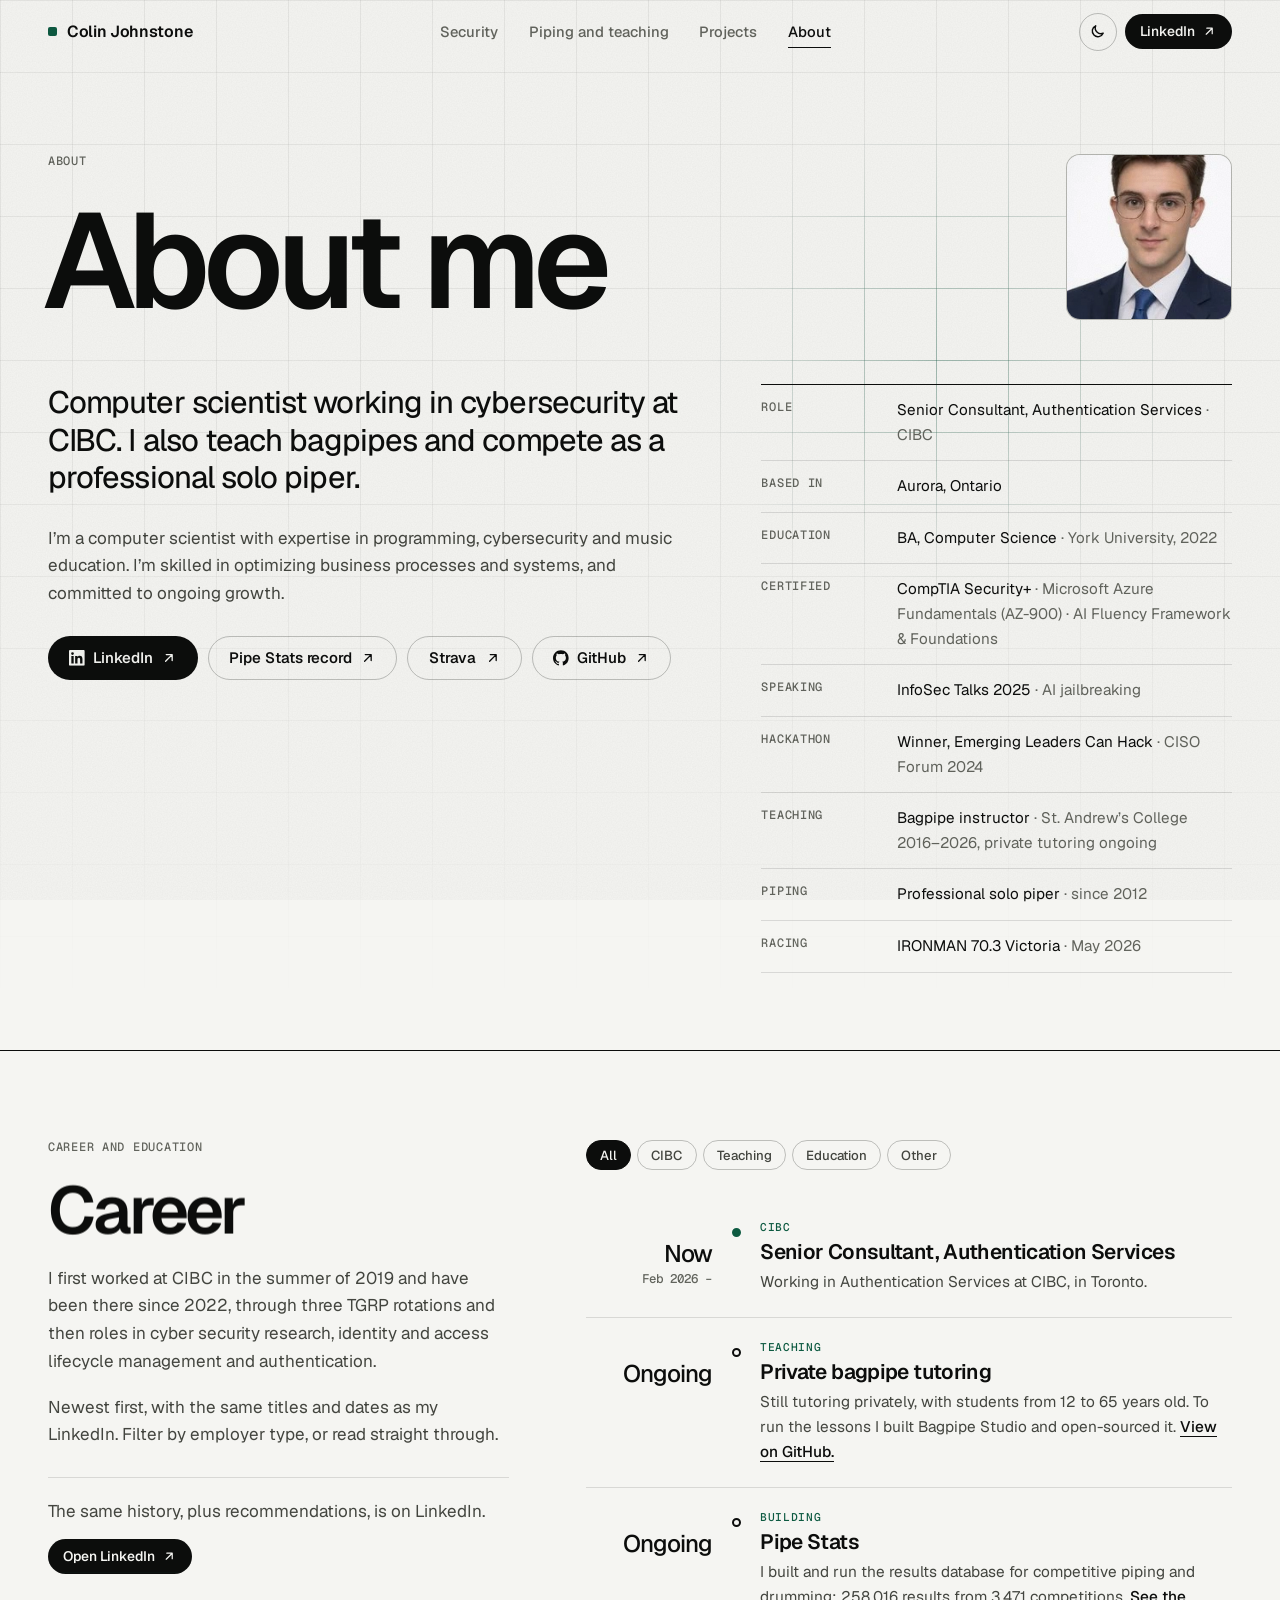
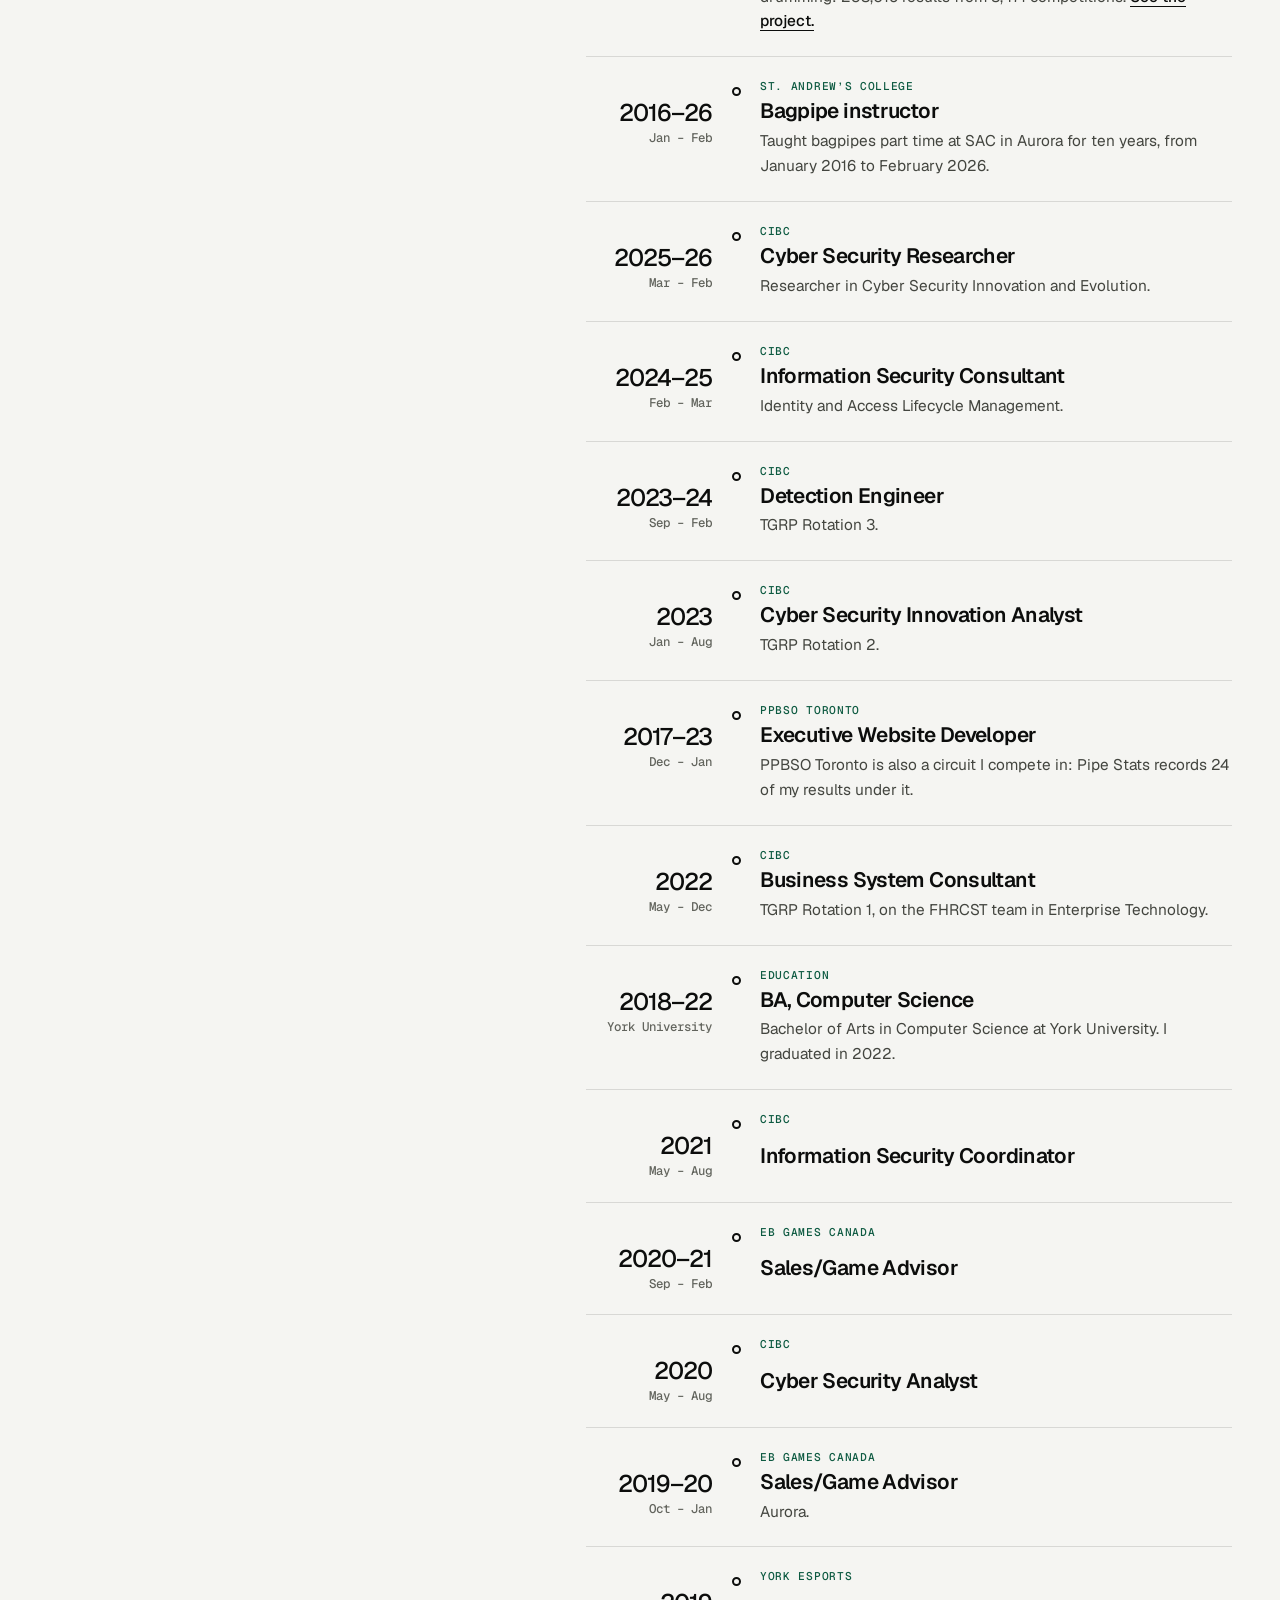
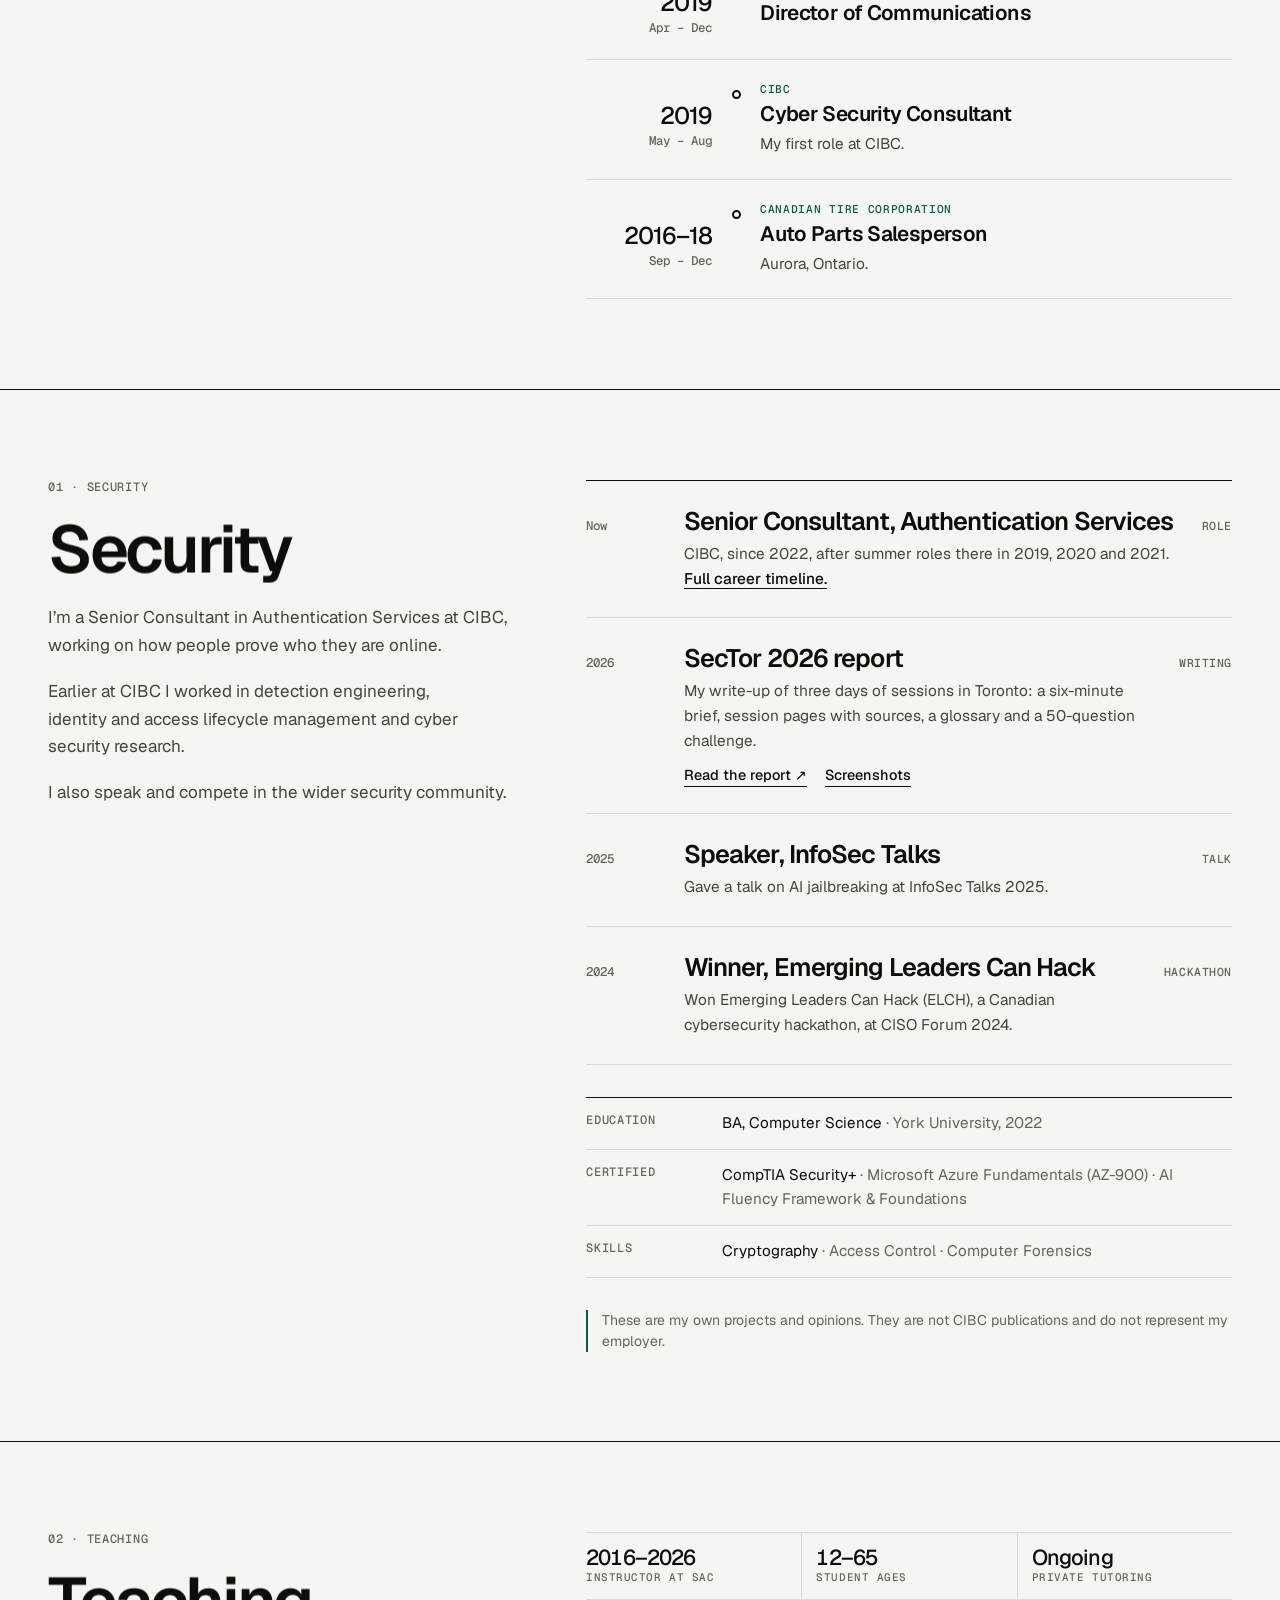
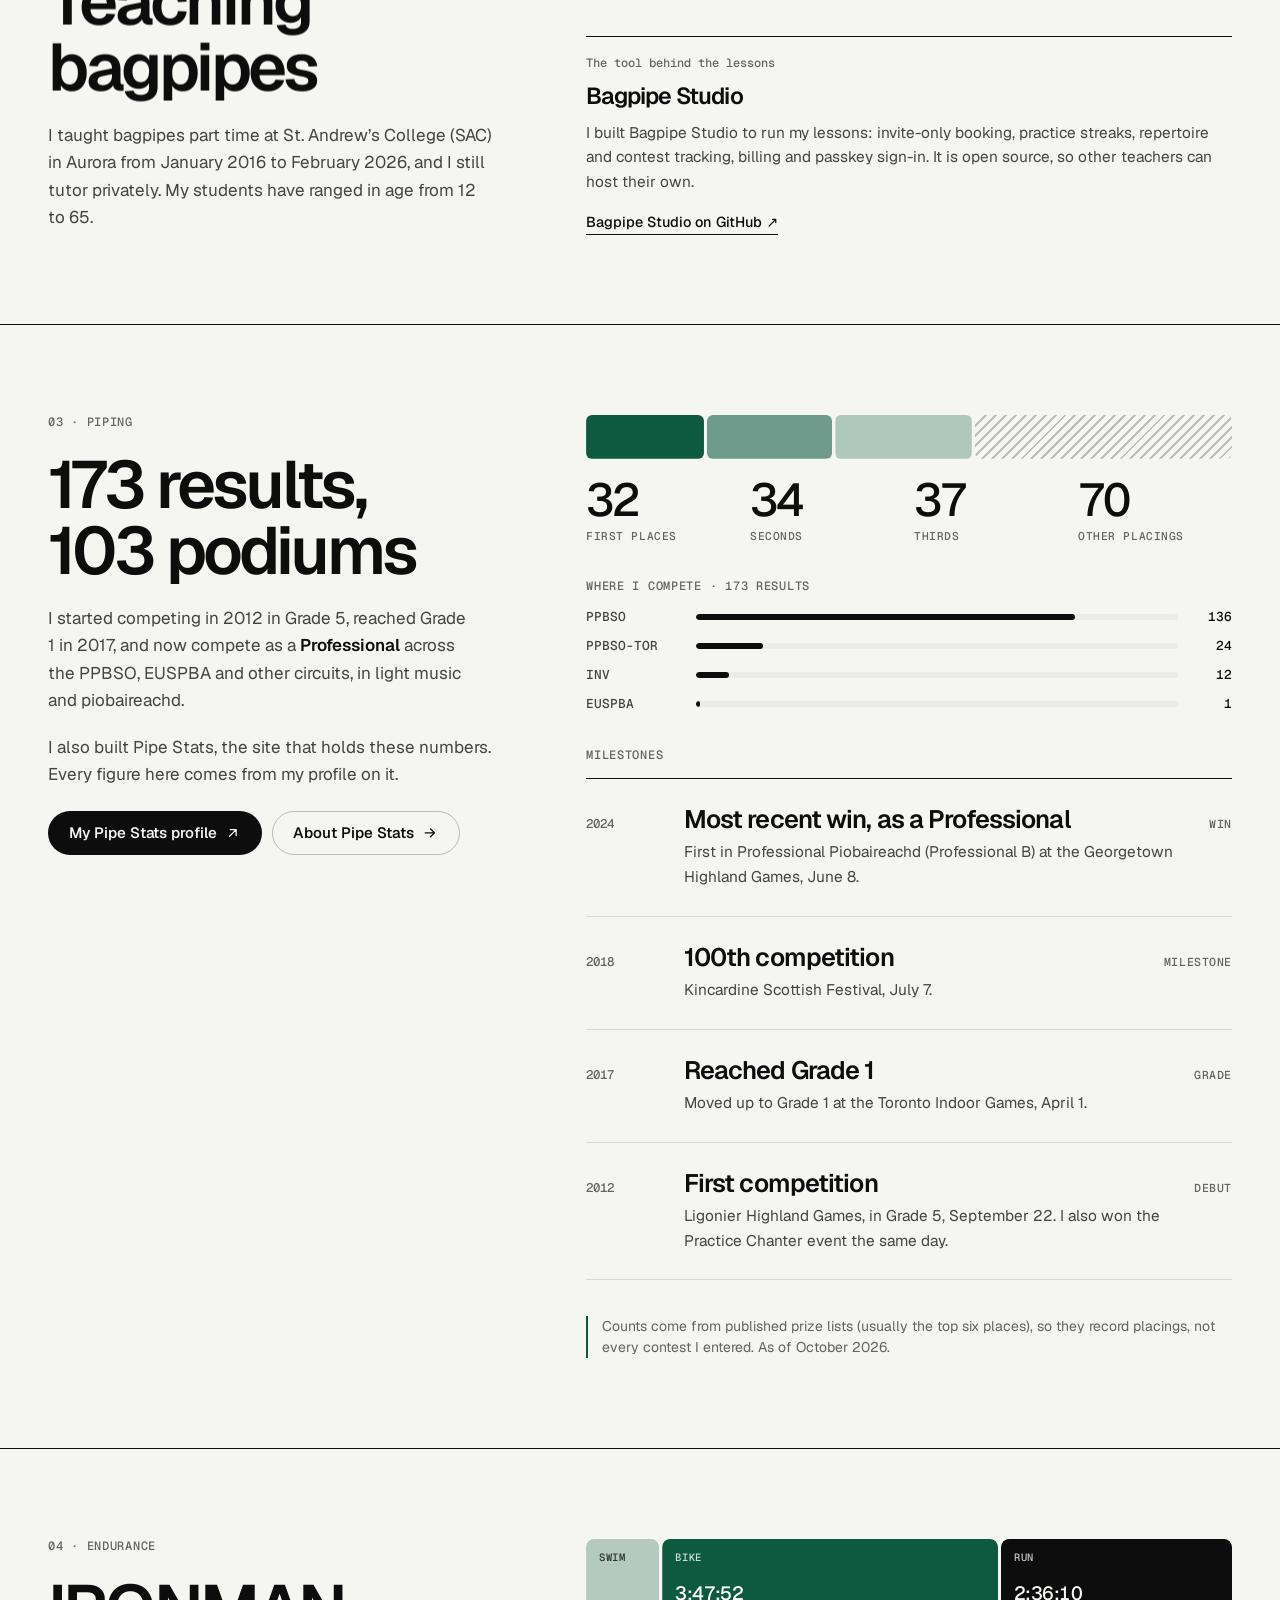
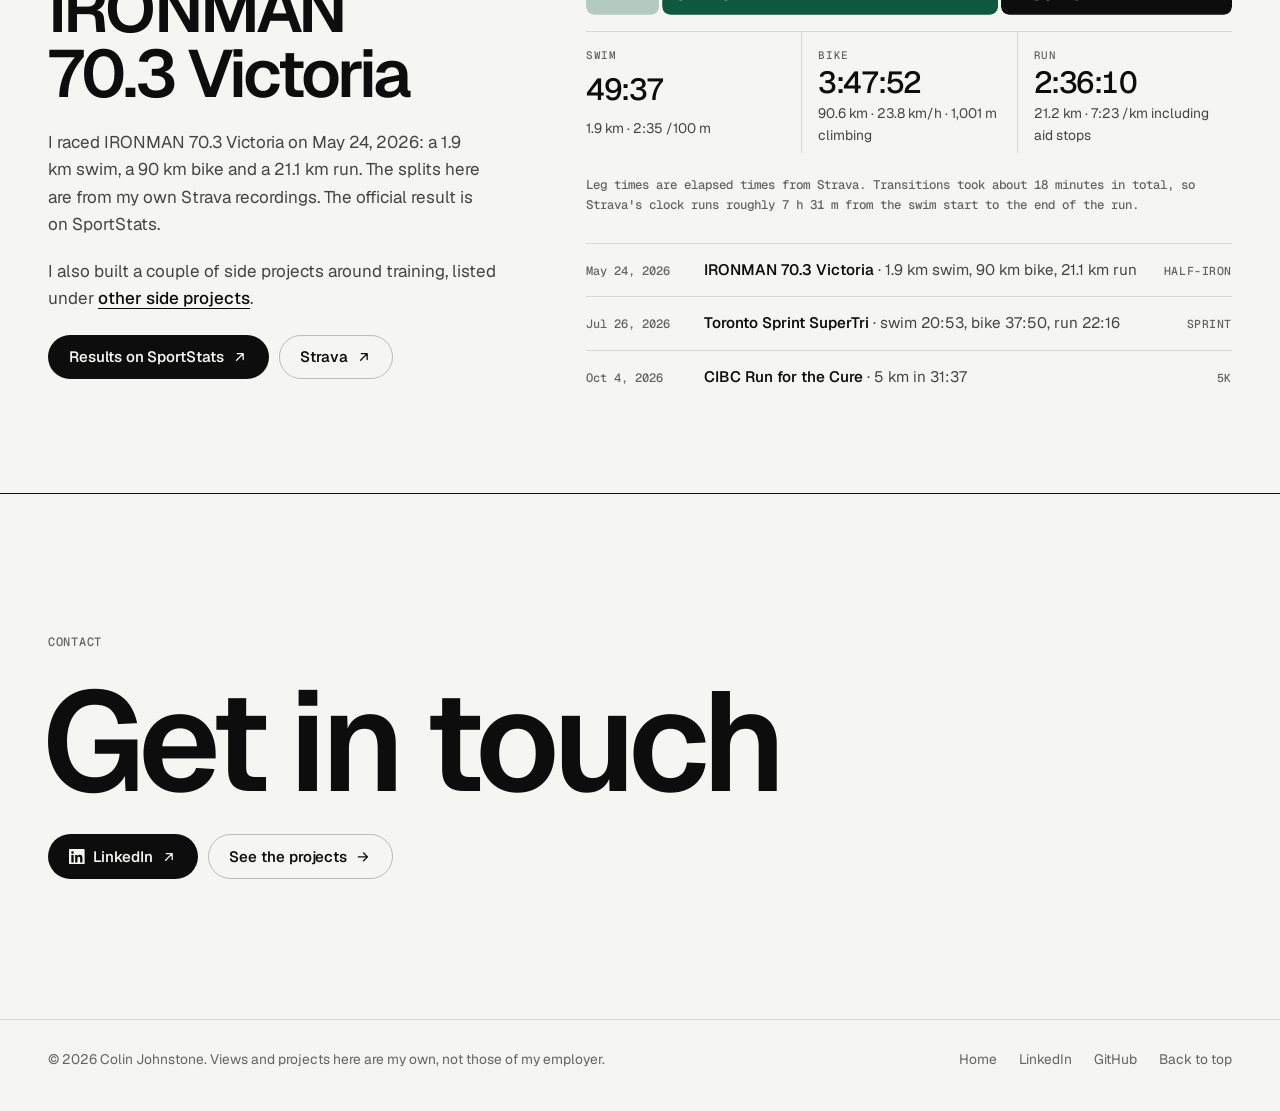
==== commit 412406df: "Add the LinkedIn summary to the About intro Co-Authored-By: Claude Sonnet 5.5 <noreply@anthropic.com" ====
--- a/about/index.html
+++ b/about/index.html
@@ -30,7 +30,6 @@
   <symbol id="i-right" viewBox="0 0 24 24"><path d="M5 12h14M13 6l6 6-6 6" fill="none" stroke="currentColor" stroke-width="2" stroke-linecap="round" stroke-linejoin="round"/></symbol>
   <symbol id="i-sun" viewBox="0 0 24 24"><circle cx="12" cy="12" r="4" fill="none" stroke="currentColor" stroke-width="2"/><path d="M12 2v2M12 20v2M4.9 4.9l1.4 1.4M17.7 17.7l1.4 1.4M2 12h2M20 12h2M4.9 19.1l1.4-1.4M17.7 6.3l1.4-1.4" stroke="currentColor" stroke-width="2" stroke-linecap="round"/></symbol>
   <symbol id="i-moon" viewBox="0 0 24 24"><path d="M20 14.5A8 8 0 0 1 9.5 4 8 8 0 1 0 20 14.5z" fill="none" stroke="currentColor" stroke-width="2" stroke-linejoin="round"/></symbol>
-  <symbol id="i-mail" viewBox="0 0 24 24"><rect x="3" y="5" width="18" height="14" rx="2" fill="none" stroke="currentColor" stroke-width="2"/><path d="m4 7 8 6 8-6" fill="none" stroke="currentColor" stroke-width="2" stroke-linejoin="round"/></symbol>
   <symbol id="i-in" viewBox="0 0 24 24"><path fill="currentColor" d="M20.447 20.452h-3.554v-5.569c0-1.328-.027-3.037-1.852-3.037-1.853 0-2.136 1.445-2.136 2.939v5.667H9.351V9h3.414v1.561h.046c.477-.9 1.637-1.85 3.37-1.85 3.601 0 4.267 2.37 4.267 5.455v6.286zM5.337 7.433a2.062 2.062 0 1 1 0-4.125 2.062 2.062 0 0 1 0 4.125zm1.782 13.019H3.555V9h3.564v11.452zM22.225 0H1.771C.792 0 0 .774 0 1.729v20.542C0 23.227.792 24 1.771 24h20.451C23.2 24 24 23.227 24 22.271V1.729C24 .774 23.2 0 22.222 0z"/></symbol>
   <symbol id="i-gh" viewBox="0 0 24 24"><path fill="currentColor" d="M12 .297c-6.63 0-12 5.373-12 12 0 5.303 3.438 9.8 8.205 11.385.6.113.82-.258.82-.577 0-.285-.01-1.04-.015-2.04-3.338.724-4.042-1.61-4.042-1.61C4.422 18.07 3.633 17.7 3.633 17.7c-1.087-.744.084-.729.084-.729 1.205.084 1.838 1.236 1.838 1.236 1.07 1.835 2.809 1.305 3.495.998.108-.776.417-1.305.76-1.605-2.665-.3-5.466-1.332-5.466-5.93 0-1.31.465-2.38 1.235-3.22-.135-.303-.54-1.523.105-3.176 0 0 1.005-.322 3.3 1.23.96-.267 1.98-.399 3-.405 1.02.006 2.04.138 3 .405 2.28-1.552 3.285-1.23 3.285-1.23.645 1.653.24 2.873.12 3.176.765.84 1.23 1.91 1.23 3.22 0 4.61-2.805 5.625-5.475 5.92.42.36.81 1.096.81 2.22 0 1.606-.015 2.896-.015 3.286 0 .315.21.69.825.57C20.565 22.092 24 17.592 24 12.297c0-6.627-5.373-12-12-12"/></symbol>
 </svg>
@@ -326,7 +325,6 @@
     <h2 class="display" data-split>Get in touch</h2>
     <div class="actions reveal" style="--d:300">
       <a class="btn btn-primary" href="https://www.linkedin.com/in/colin-johnstone-7a982a187/" target="_blank" rel="me noopener"><svg aria-hidden="true"><use href="#i-in"/></svg>LinkedIn <svg class="arr" aria-hidden="true"><use href="#i-arrow"/></svg></a>
-      <a class="btn btn-ghost" href="mailto:colinjohnstone4@gmail.com"><svg aria-hidden="true"><use href="#i-mail"/></svg>Email</a>
       <a class="btn btn-ghost" href="../#projects">See the projects <svg class="fwd" aria-hidden="true"><use href="#i-right"/></svg></a>
     </div>
   </div>
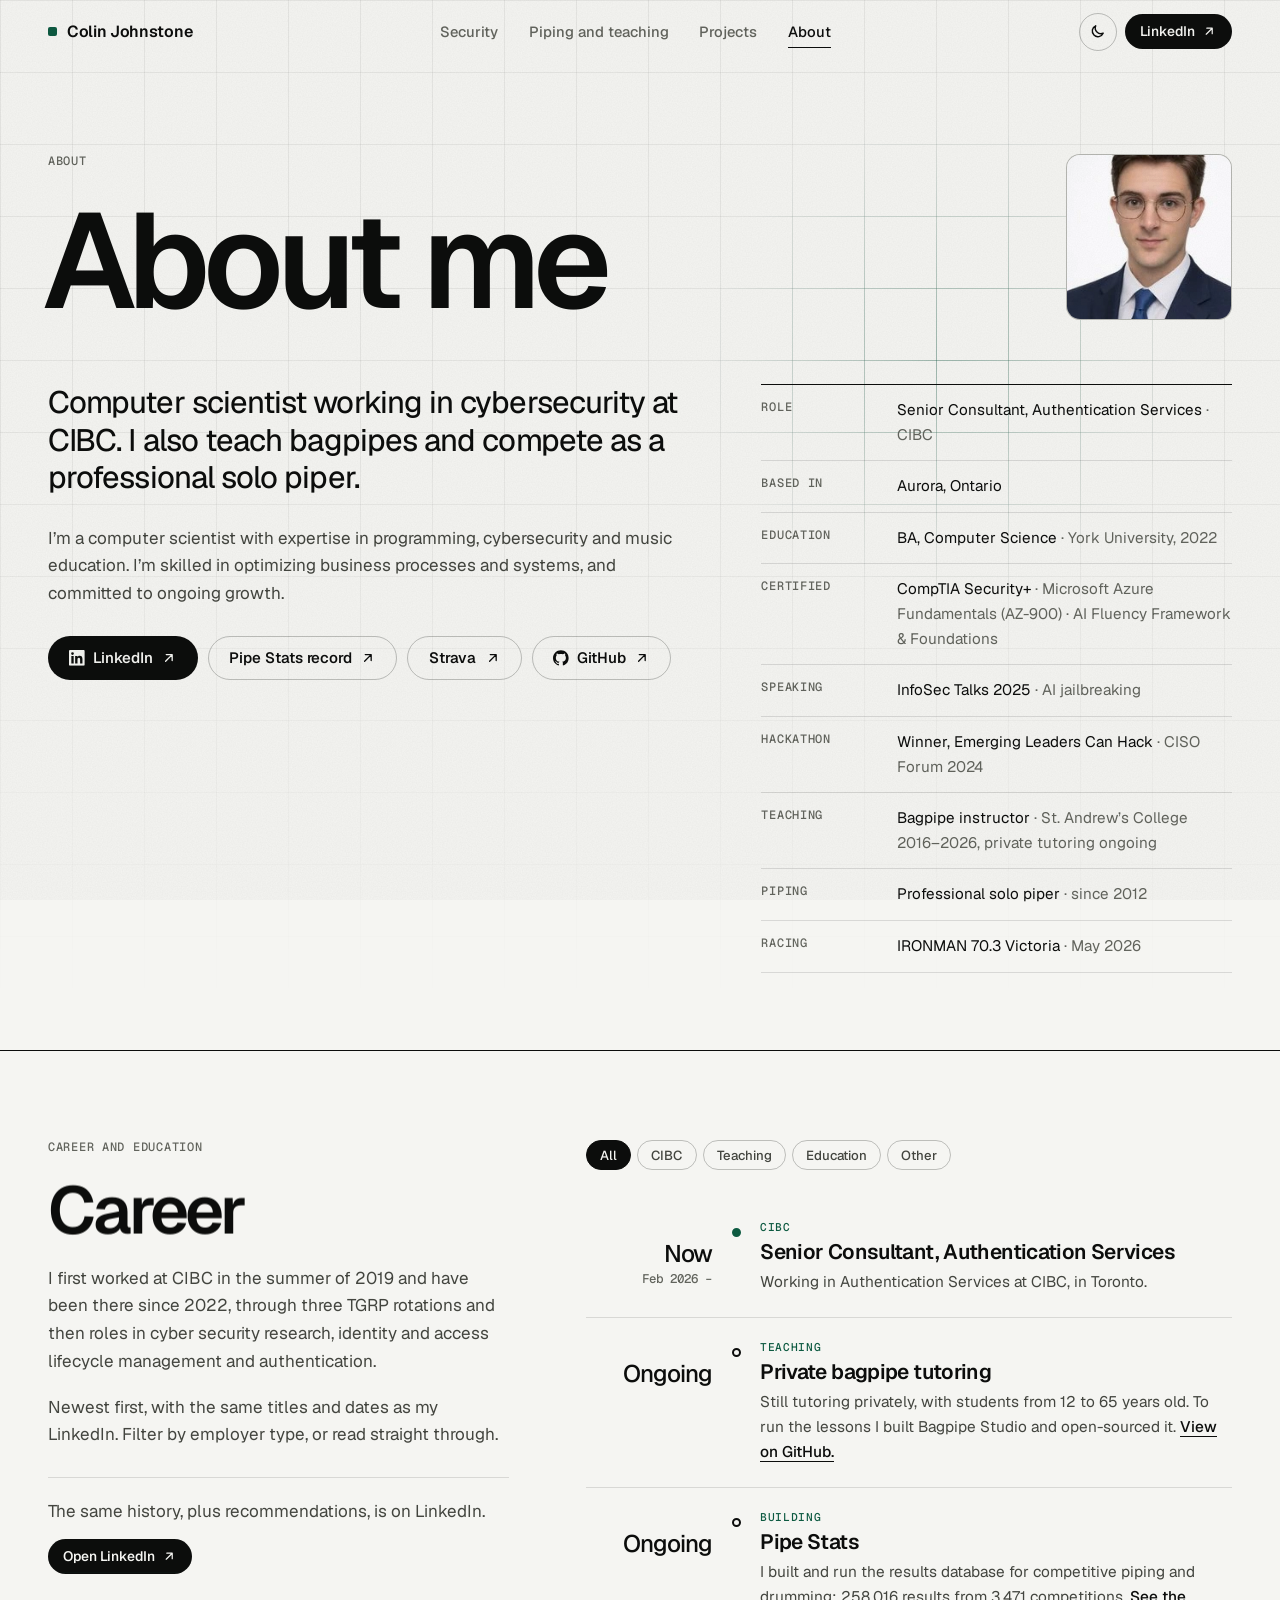
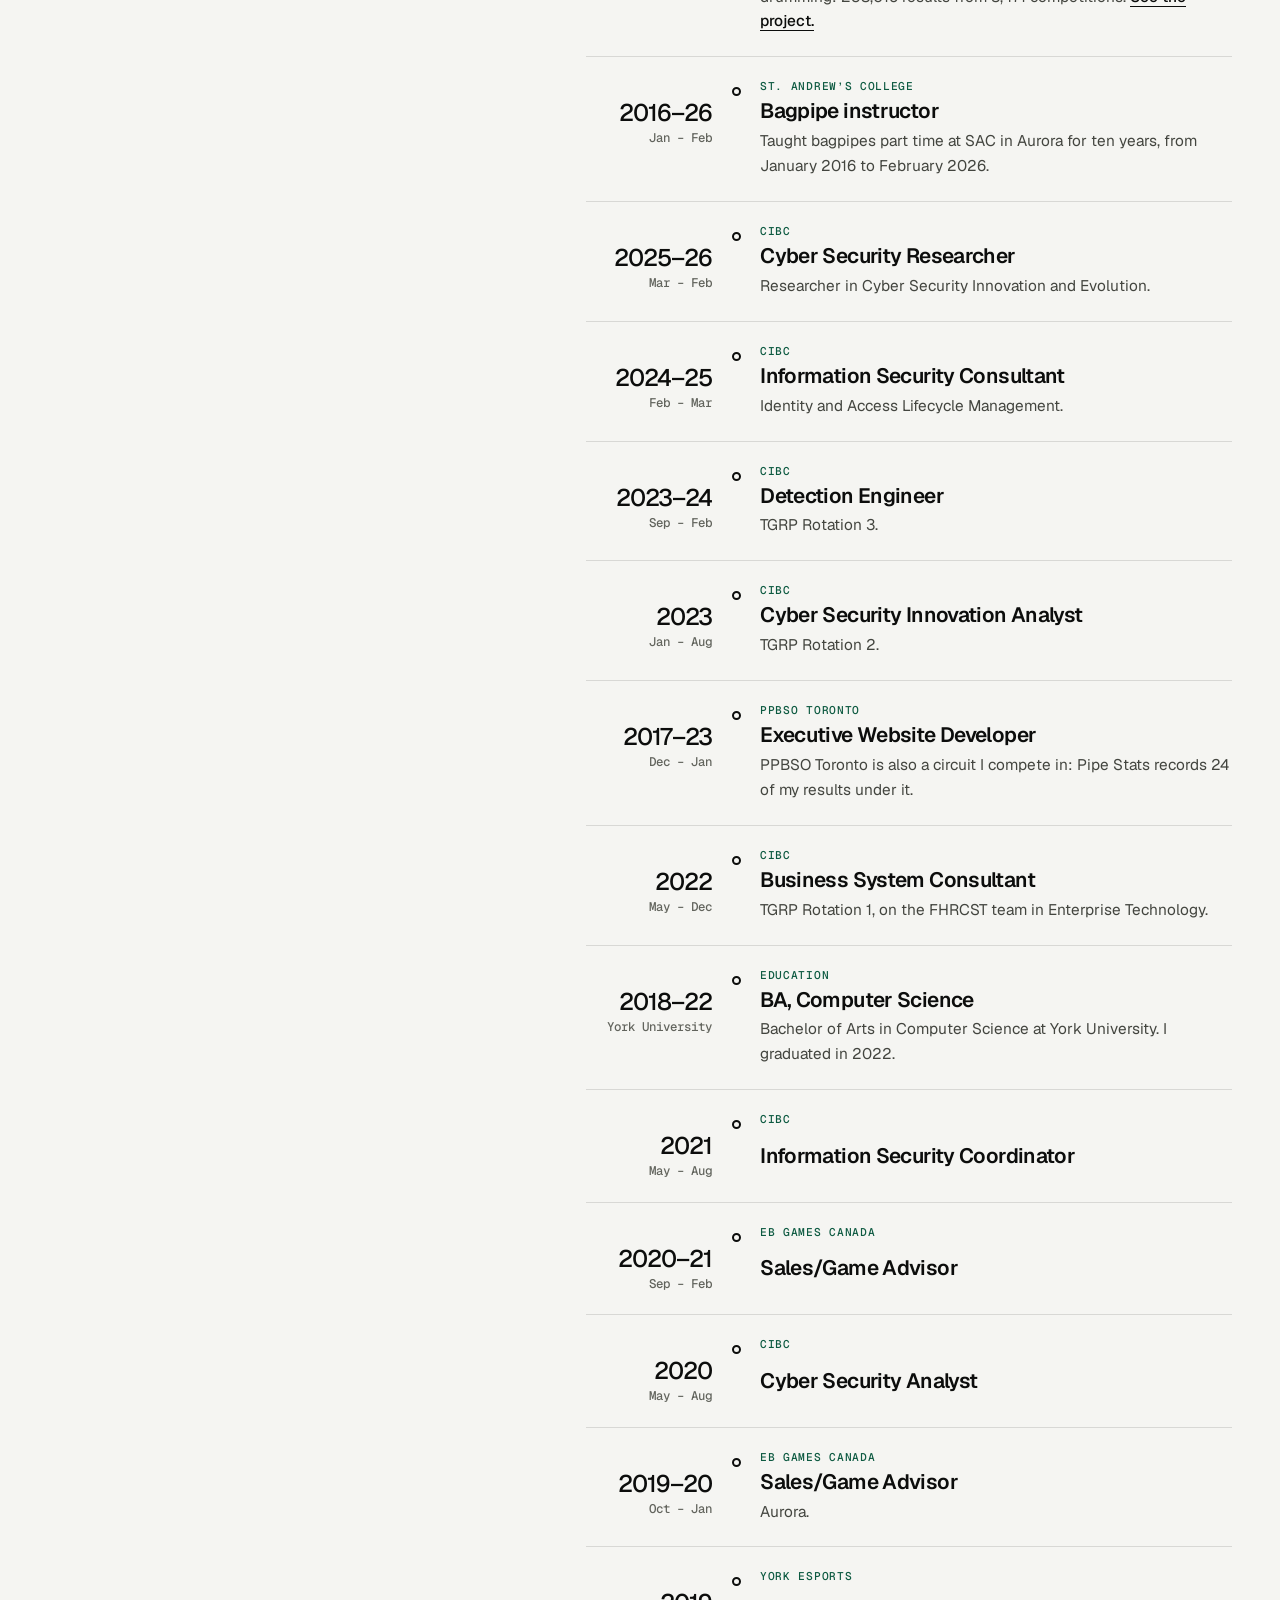
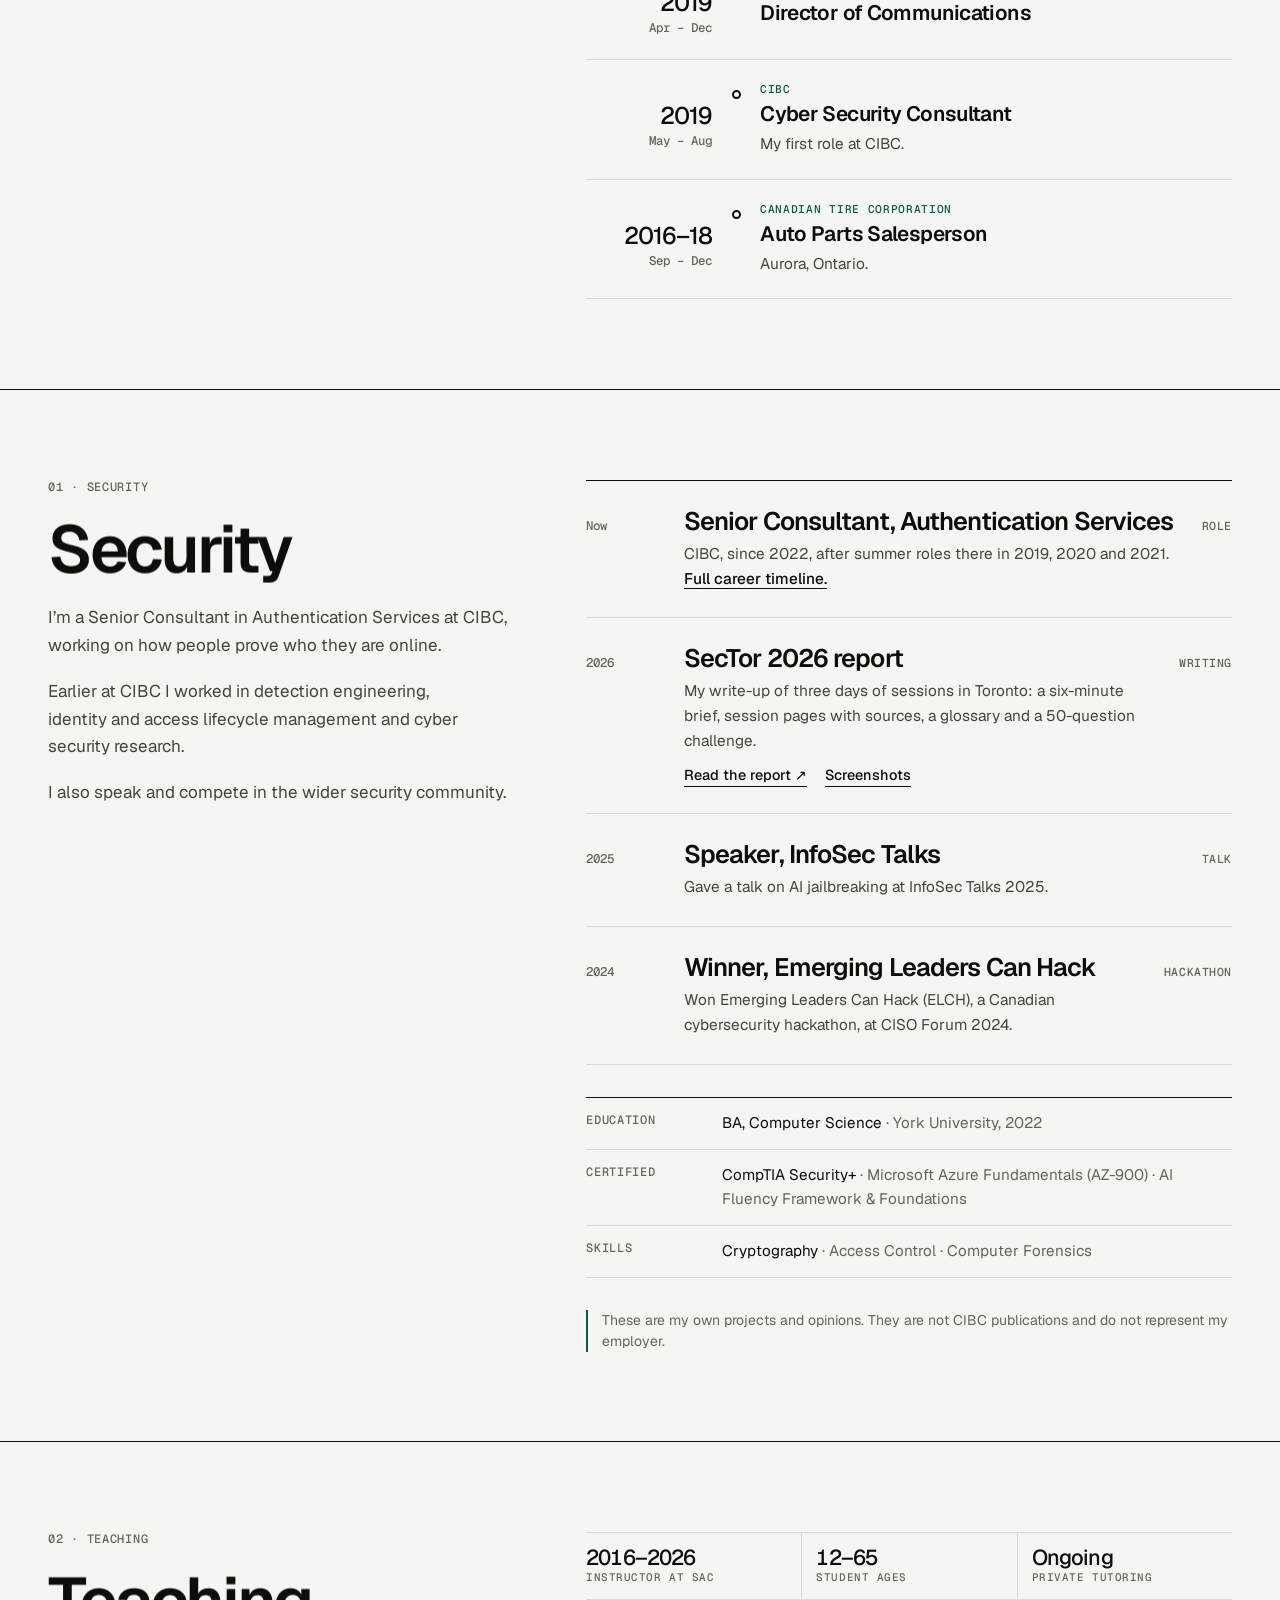
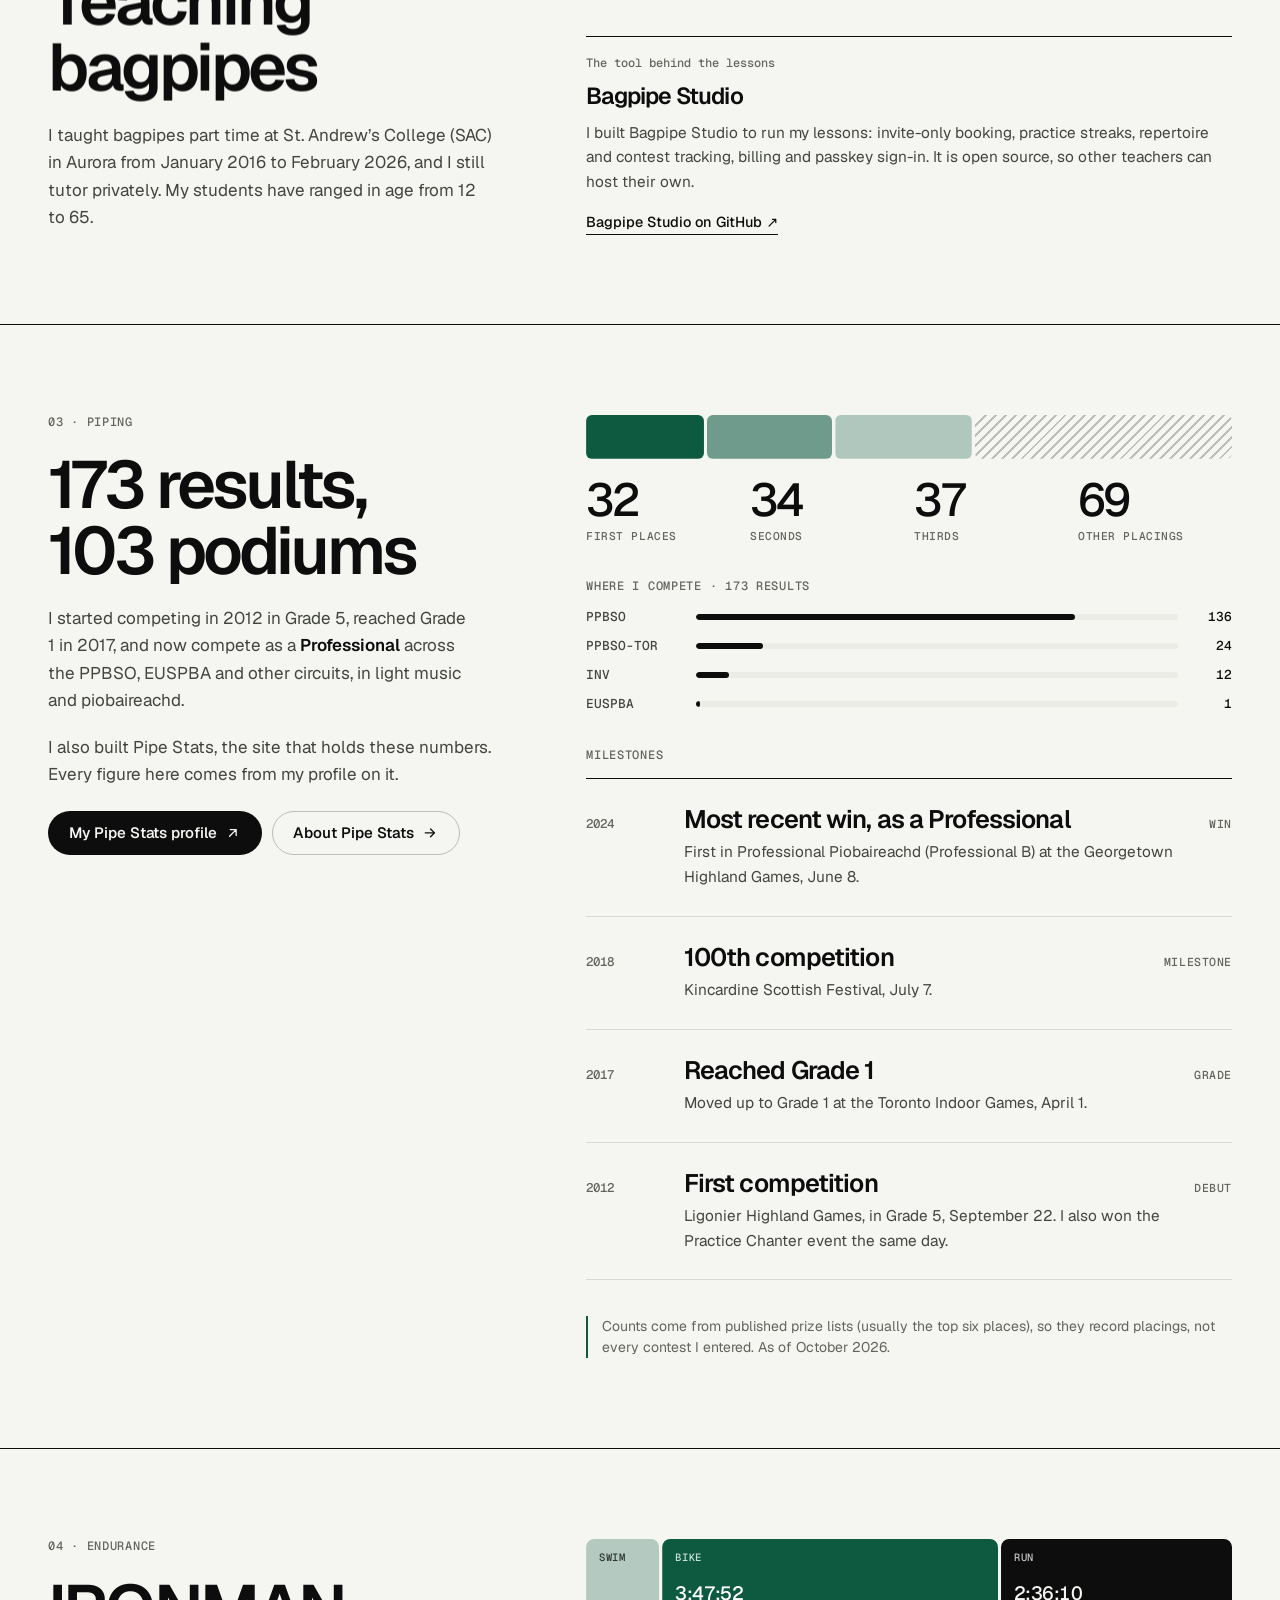
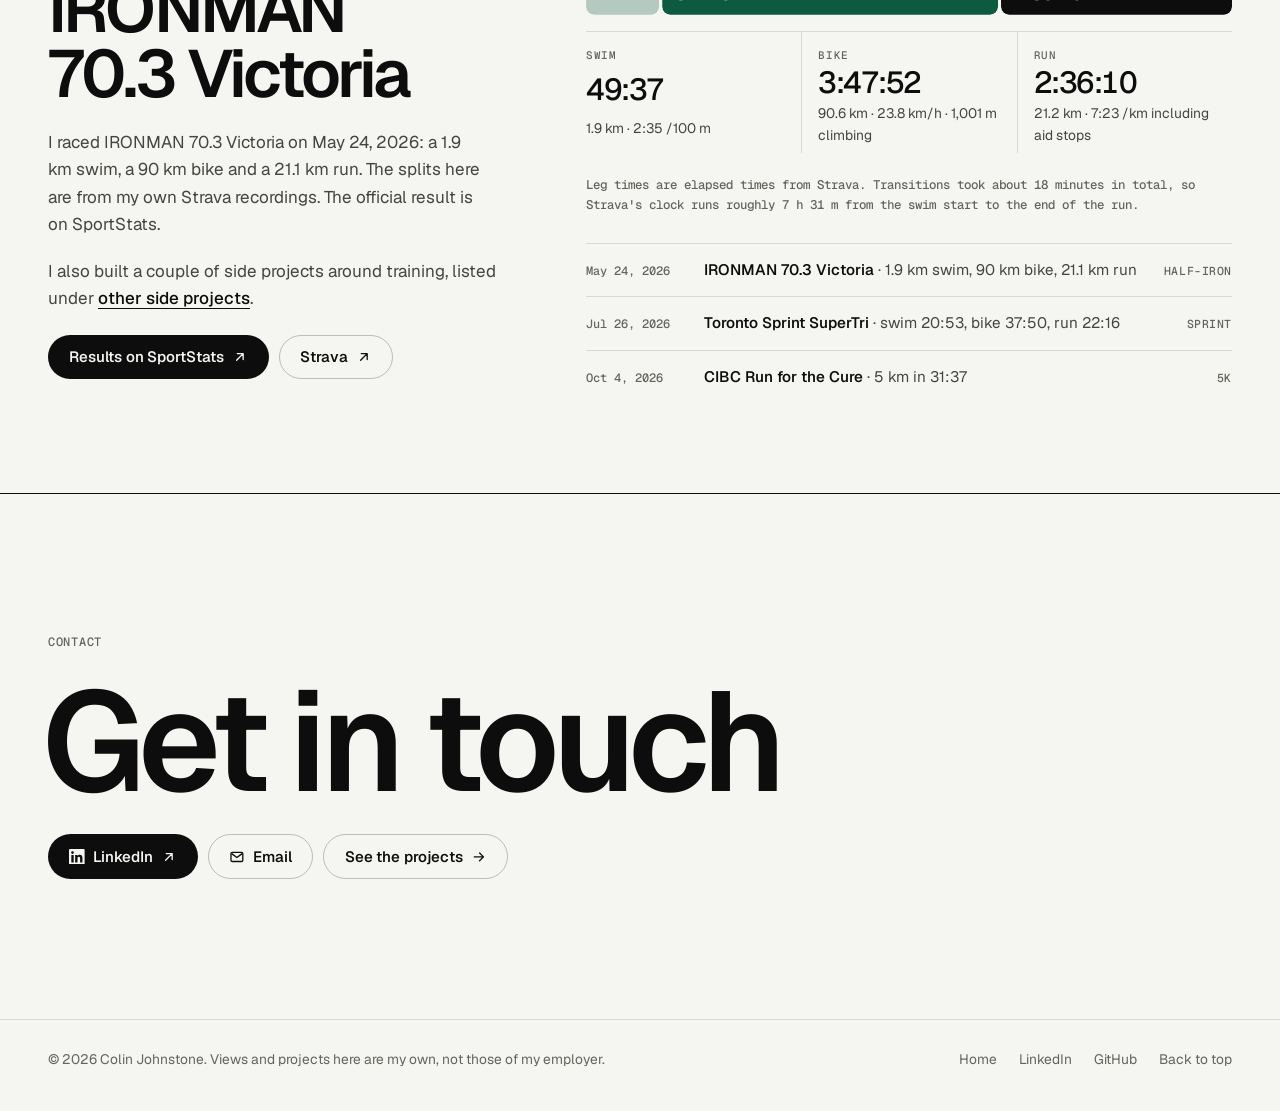
==== commit bc07b927: "Use the Yahoo address for contact Co-Authored-By: Claude Sonnet 5.5 <noreply@anthropic.com> Claude-S" ====
--- a/about/index.html
+++ b/about/index.html
@@ -30,6 +30,7 @@
   <symbol id="i-right" viewBox="0 0 24 24"><path d="M5 12h14M13 6l6 6-6 6" fill="none" stroke="currentColor" stroke-width="2" stroke-linecap="round" stroke-linejoin="round"/></symbol>
   <symbol id="i-sun" viewBox="0 0 24 24"><circle cx="12" cy="12" r="4" fill="none" stroke="currentColor" stroke-width="2"/><path d="M12 2v2M12 20v2M4.9 4.9l1.4 1.4M17.7 17.7l1.4 1.4M2 12h2M20 12h2M4.9 19.1l1.4-1.4M17.7 6.3l1.4-1.4" stroke="currentColor" stroke-width="2" stroke-linecap="round"/></symbol>
   <symbol id="i-moon" viewBox="0 0 24 24"><path d="M20 14.5A8 8 0 0 1 9.5 4 8 8 0 1 0 20 14.5z" fill="none" stroke="currentColor" stroke-width="2" stroke-linejoin="round"/></symbol>
+  <symbol id="i-mail" viewBox="0 0 24 24"><rect x="3" y="5" width="18" height="14" rx="2" fill="none" stroke="currentColor" stroke-width="2"/><path d="m4 7 8 6 8-6" fill="none" stroke="currentColor" stroke-width="2" stroke-linejoin="round"/></symbol>
   <symbol id="i-in" viewBox="0 0 24 24"><path fill="currentColor" d="M20.447 20.452h-3.554v-5.569c0-1.328-.027-3.037-1.852-3.037-1.853 0-2.136 1.445-2.136 2.939v5.667H9.351V9h3.414v1.561h.046c.477-.9 1.637-1.85 3.37-1.85 3.601 0 4.267 2.37 4.267 5.455v6.286zM5.337 7.433a2.062 2.062 0 1 1 0-4.125 2.062 2.062 0 0 1 0 4.125zm1.782 13.019H3.555V9h3.564v11.452zM22.225 0H1.771C.792 0 0 .774 0 1.729v20.542C0 23.227.792 24 1.771 24h20.451C23.2 24 24 23.227 24 22.271V1.729C24 .774 23.2 0 22.222 0z"/></symbol>
   <symbol id="i-gh" viewBox="0 0 24 24"><path fill="currentColor" d="M12 .297c-6.63 0-12 5.373-12 12 0 5.303 3.438 9.8 8.205 11.385.6.113.82-.258.82-.577 0-.285-.01-1.04-.015-2.04-3.338.724-4.042-1.61-4.042-1.61C4.422 18.07 3.633 17.7 3.633 17.7c-1.087-.744.084-.729.084-.729 1.205.084 1.838 1.236 1.838 1.236 1.07 1.835 2.809 1.305 3.495.998.108-.776.417-1.305.76-1.605-2.665-.3-5.466-1.332-5.466-5.93 0-1.31.465-2.38 1.235-3.22-.135-.303-.54-1.523.105-3.176 0 0 1.005-.322 3.3 1.23.96-.267 1.98-.399 3-.405 1.02.006 2.04.138 3 .405 2.28-1.552 3.285-1.23 3.285-1.23.645 1.653.24 2.873.12 3.176.765.84 1.23 1.91 1.23 3.22 0 4.61-2.805 5.625-5.475 5.92.42.36.81 1.096.81 2.22 0 1.606-.015 2.896-.015 3.286 0 .315.21.69.825.57C20.565 22.092 24 17.592 24 12.297c0-6.627-5.373-12-12-12"/></symbol>
 </svg>
@@ -325,6 +326,7 @@
     <h2 class="display" data-split>Get in touch</h2>
     <div class="actions reveal" style="--d:300">
       <a class="btn btn-primary" href="https://www.linkedin.com/in/colin-johnstone-7a982a187/" target="_blank" rel="me noopener"><svg aria-hidden="true"><use href="#i-in"/></svg>LinkedIn <svg class="arr" aria-hidden="true"><use href="#i-arrow"/></svg></a>
+      <a class="btn btn-ghost" href="mailto:colinjohnstone10@yahoo.com"><svg aria-hidden="true"><use href="#i-mail"/></svg>Email</a>
       <a class="btn btn-ghost" href="../#projects">See the projects <svg class="fwd" aria-hidden="true"><use href="#i-right"/></svg></a>
     </div>
   </div>
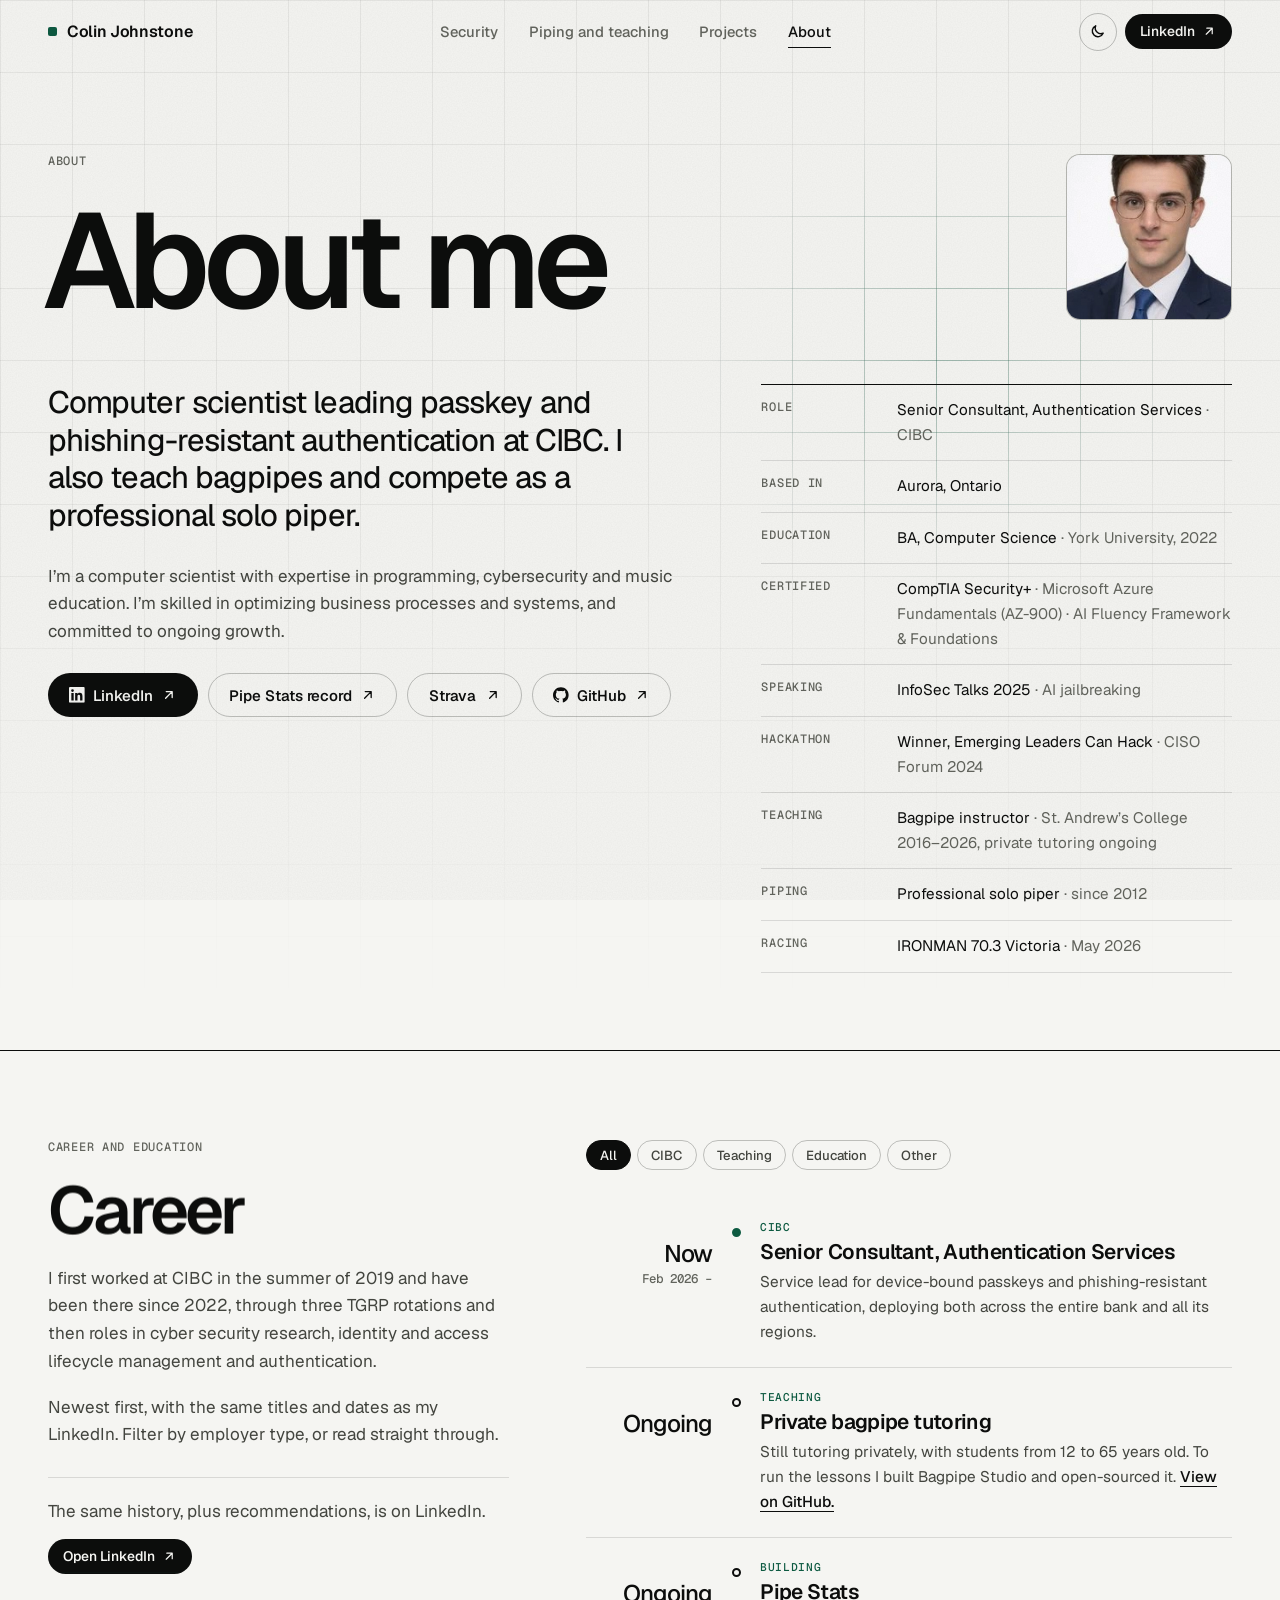
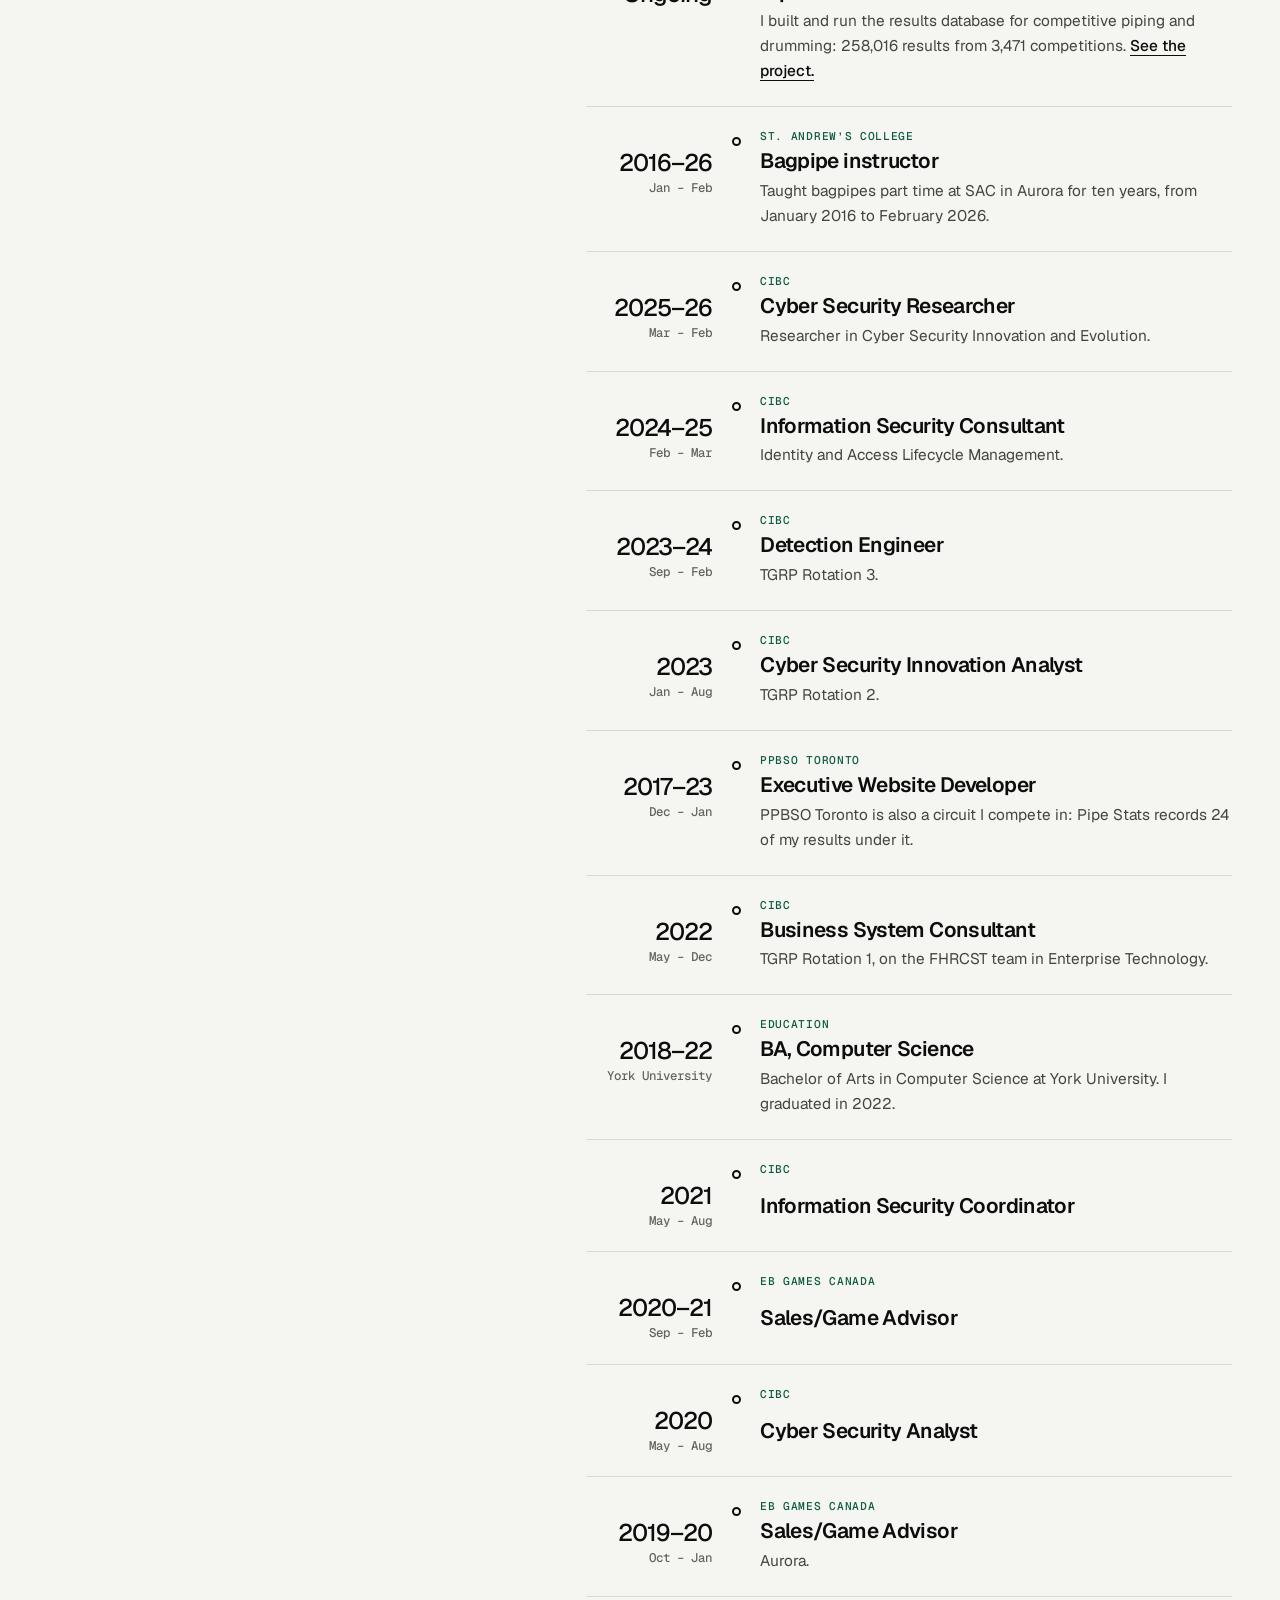
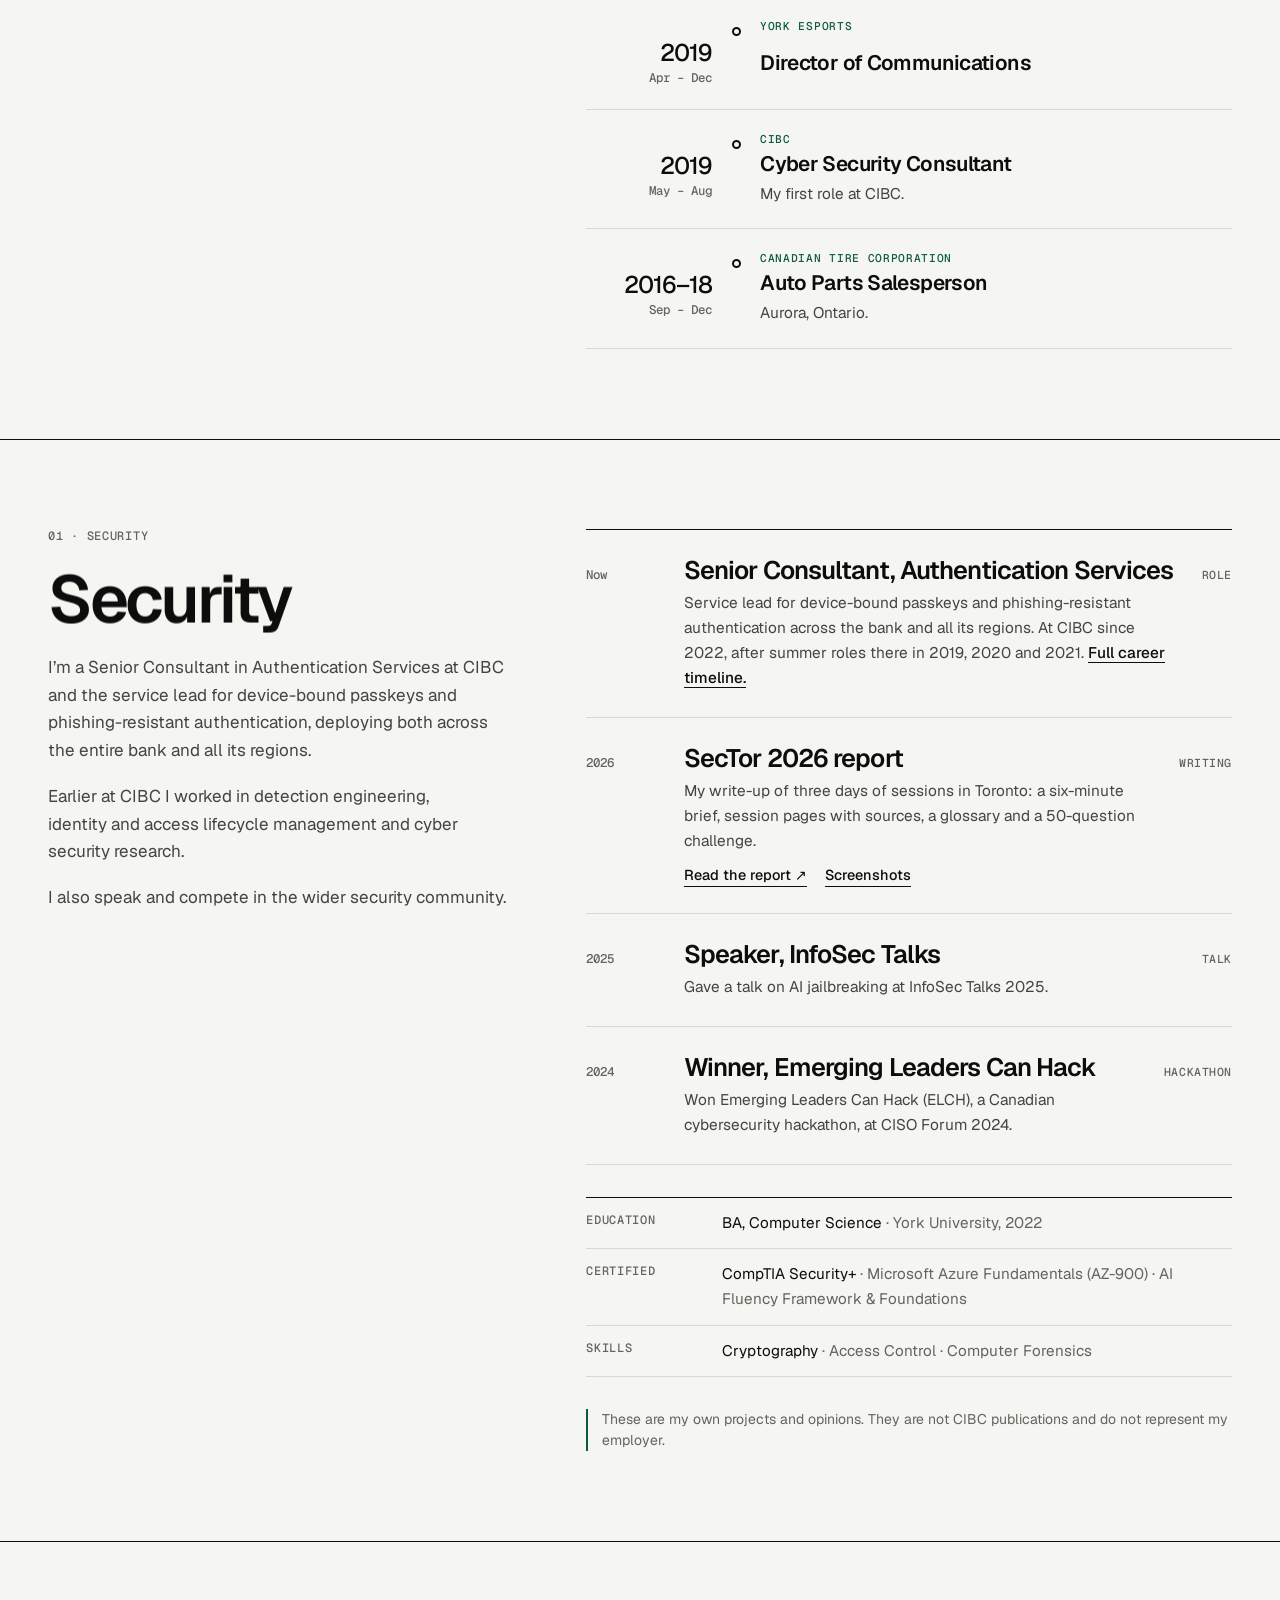
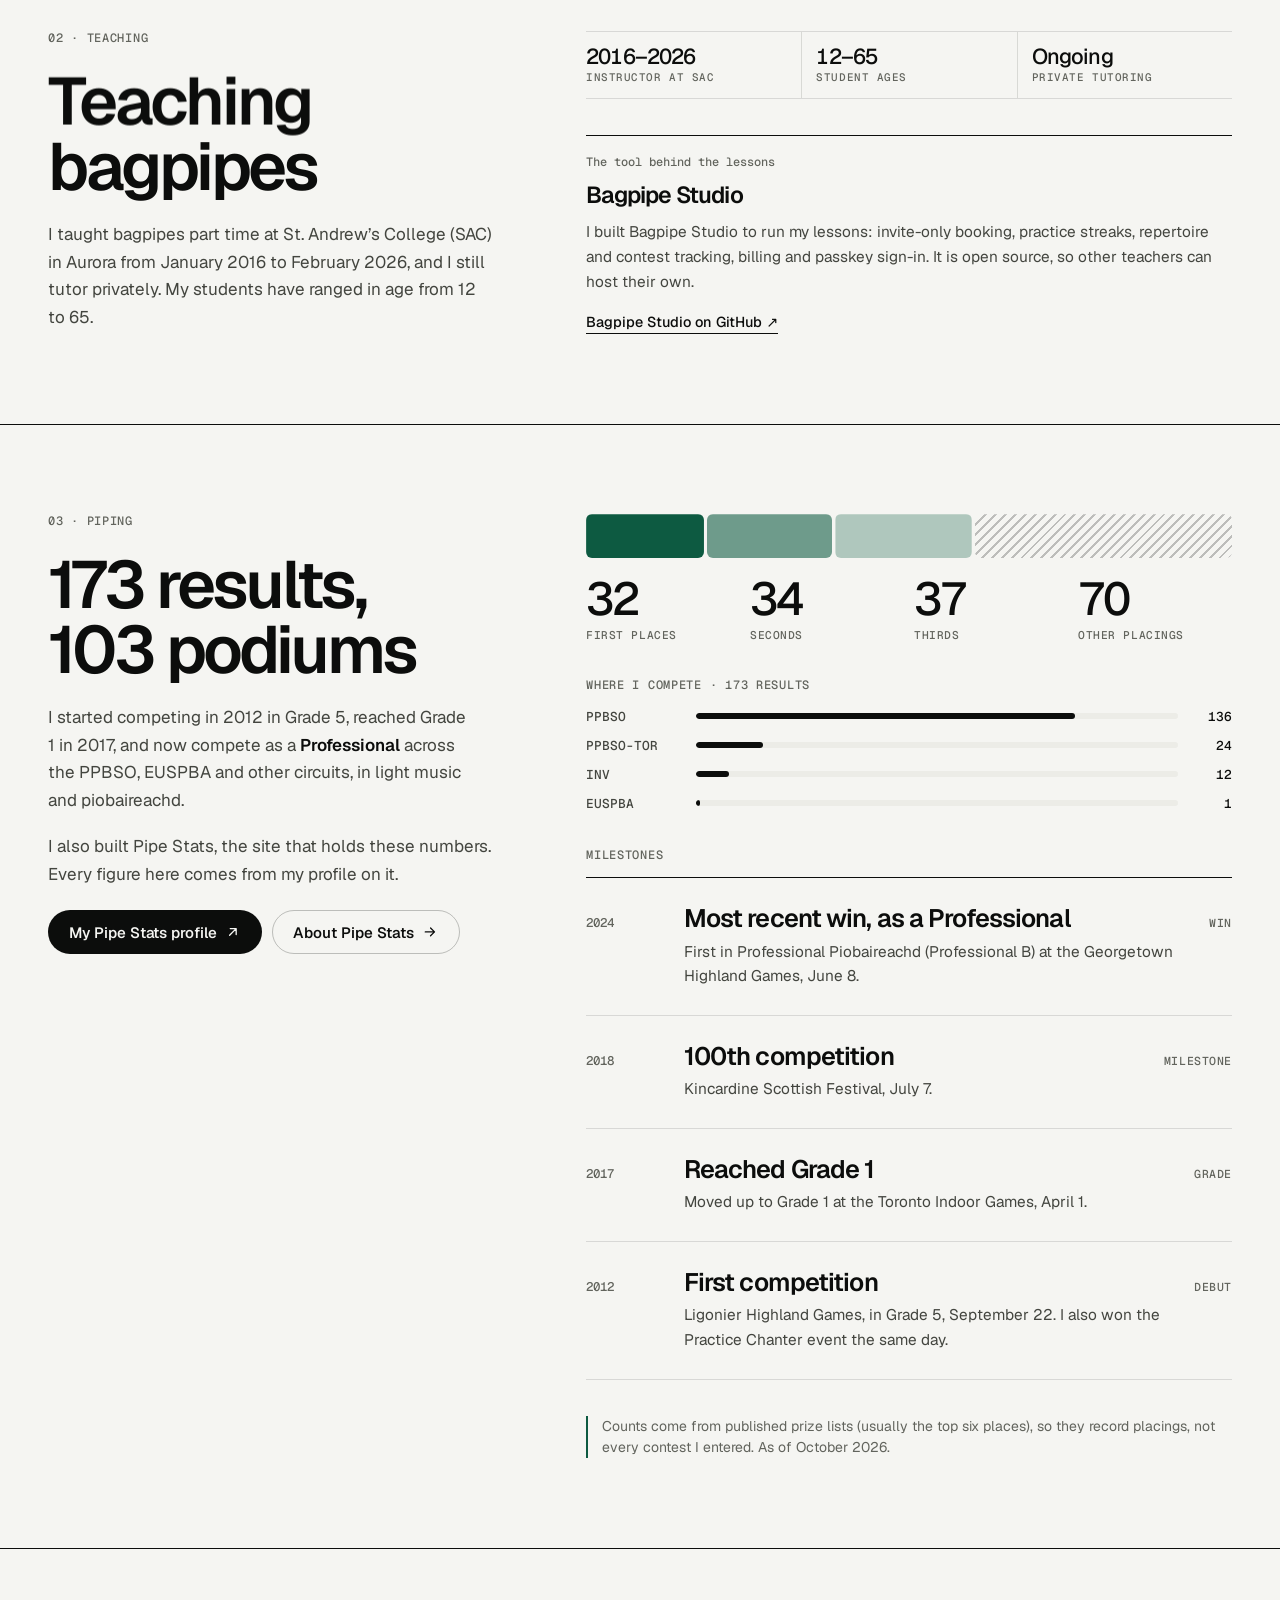
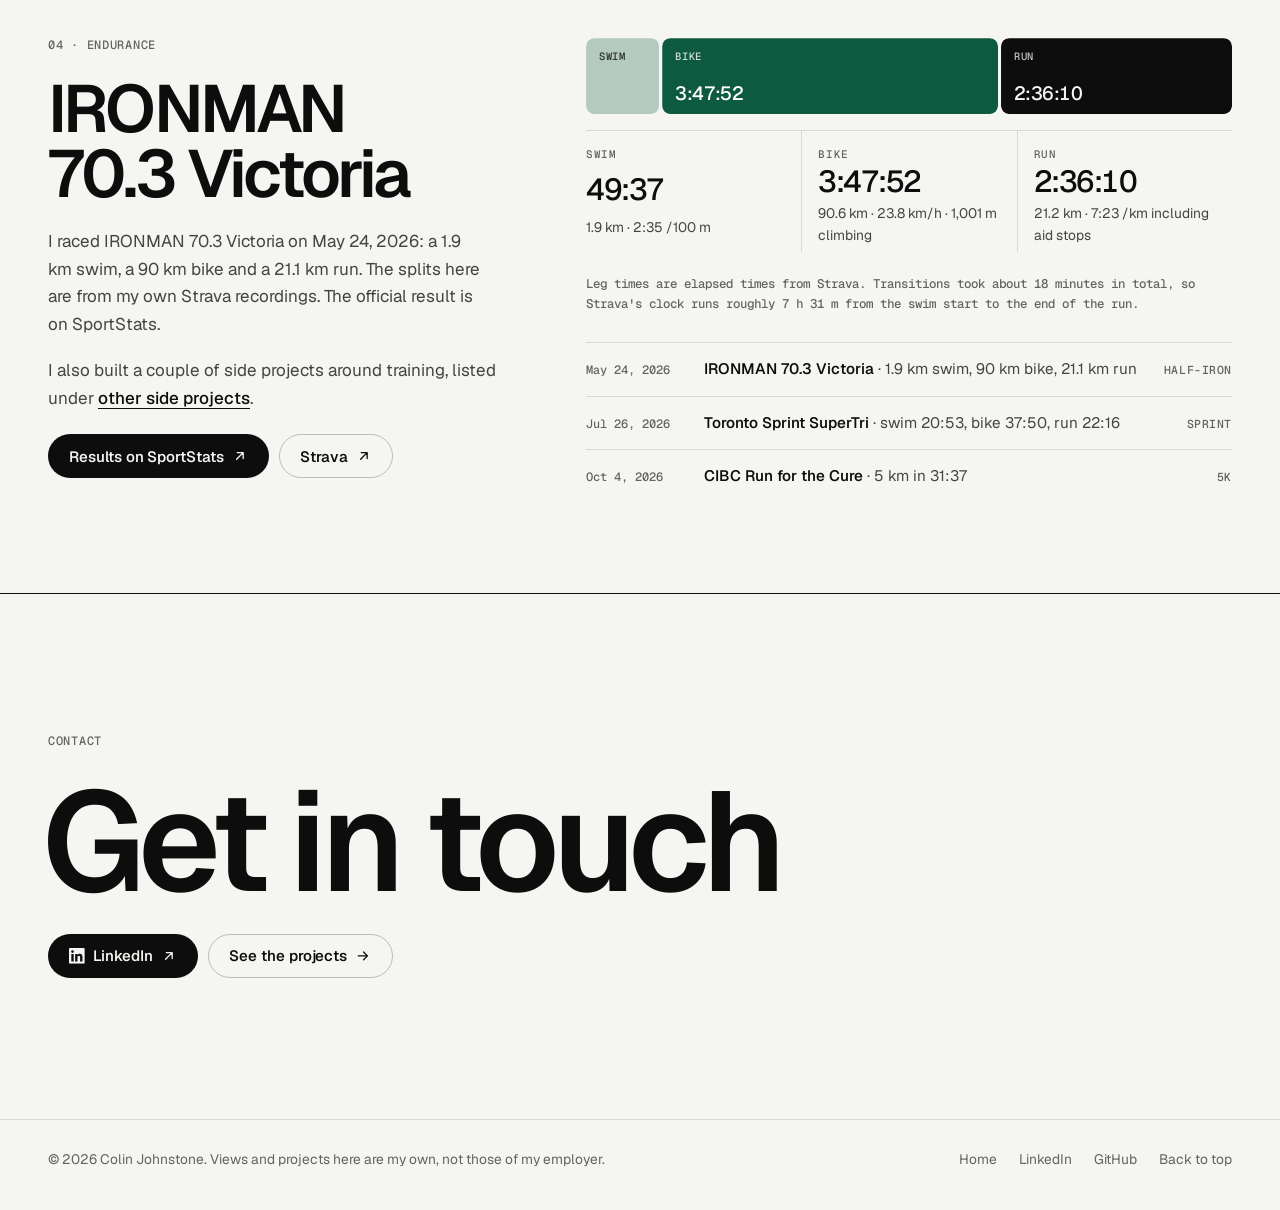
==== commit e2eadea8: "Describe the current role as service lead for passkeys and phishing-resistant auth Co-Authored-By: C" ====
--- a/about/index.html
+++ b/about/index.html
@@ -4,12 +4,12 @@
 <meta charset="utf-8">
 <meta name="viewport" content="width=device-width,initial-scale=1,viewport-fit=cover">
 <title>About — Colin Johnstone</title>
-<meta name="description" content="Colin Johnstone is a Senior Consultant in Authentication Services at CIBC, previously a detection engineer, cyber security researcher and information security consultant there. InfoSec Talks 2025 speaker, Emerging Leaders Can Hack winner at CISO Forum 2024, BA in Computer Science from York University (2022), with CompTIA Security+ and Microsoft AZ-900. Bagpipe instructor since 2016 and a professional solo piper.">
+<meta name="description" content="Colin Johnstone is a Senior Consultant in Authentication Services at CIBC and service lead for device-bound passkeys and phishing-resistant authentication across the bank, previously a detection engineer, cyber security researcher and information security consultant there. InfoSec Talks 2025 speaker, Emerging Leaders Can Hack winner at CISO Forum 2024, BA in Computer Science from York University (2022), with CompTIA Security+ and Microsoft AZ-900. Bagpipe instructor since 2016 and a professional solo piper.">
 <meta name="author" content="Colin Johnstone">
 <meta name="theme-color" content="#f5f5f2">
 <meta property="og:type" content="profile">
 <meta property="og:title" content="About — Colin Johnstone">
-<meta property="og:description" content="Authentication consultant at CIBC, security speaker, bagpipe teacher and professional solo piper.">
+<meta property="og:description" content="Passkey and phishing-resistant authentication lead at CIBC, security speaker, bagpipe teacher and professional solo piper.">
 <meta property="og:image" content="https://colinjohnstone.github.io/portfolio/assets/og.png">
 <meta name="twitter:card" content="summary_large_image">
 <link rel="icon" href="../assets/favicon.svg" type="image/svg+xml">
@@ -30,7 +30,6 @@
   <symbol id="i-right" viewBox="0 0 24 24"><path d="M5 12h14M13 6l6 6-6 6" fill="none" stroke="currentColor" stroke-width="2" stroke-linecap="round" stroke-linejoin="round"/></symbol>
   <symbol id="i-sun" viewBox="0 0 24 24"><circle cx="12" cy="12" r="4" fill="none" stroke="currentColor" stroke-width="2"/><path d="M12 2v2M12 20v2M4.9 4.9l1.4 1.4M17.7 17.7l1.4 1.4M2 12h2M20 12h2M4.9 19.1l1.4-1.4M17.7 6.3l1.4-1.4" stroke="currentColor" stroke-width="2" stroke-linecap="round"/></symbol>
   <symbol id="i-moon" viewBox="0 0 24 24"><path d="M20 14.5A8 8 0 0 1 9.5 4 8 8 0 1 0 20 14.5z" fill="none" stroke="currentColor" stroke-width="2" stroke-linejoin="round"/></symbol>
-  <symbol id="i-mail" viewBox="0 0 24 24"><rect x="3" y="5" width="18" height="14" rx="2" fill="none" stroke="currentColor" stroke-width="2"/><path d="m4 7 8 6 8-6" fill="none" stroke="currentColor" stroke-width="2" stroke-linejoin="round"/></symbol>
   <symbol id="i-in" viewBox="0 0 24 24"><path fill="currentColor" d="M20.447 20.452h-3.554v-5.569c0-1.328-.027-3.037-1.852-3.037-1.853 0-2.136 1.445-2.136 2.939v5.667H9.351V9h3.414v1.561h.046c.477-.9 1.637-1.85 3.37-1.85 3.601 0 4.267 2.37 4.267 5.455v6.286zM5.337 7.433a2.062 2.062 0 1 1 0-4.125 2.062 2.062 0 0 1 0 4.125zm1.782 13.019H3.555V9h3.564v11.452zM22.225 0H1.771C.792 0 0 .774 0 1.729v20.542C0 23.227.792 24 1.771 24h20.451C23.2 24 24 23.227 24 22.271V1.729C24 .774 23.2 0 22.222 0z"/></symbol>
   <symbol id="i-gh" viewBox="0 0 24 24"><path fill="currentColor" d="M12 .297c-6.63 0-12 5.373-12 12 0 5.303 3.438 9.8 8.205 11.385.6.113.82-.258.82-.577 0-.285-.01-1.04-.015-2.04-3.338.724-4.042-1.61-4.042-1.61C4.422 18.07 3.633 17.7 3.633 17.7c-1.087-.744.084-.729.084-.729 1.205.084 1.838 1.236 1.838 1.236 1.07 1.835 2.809 1.305 3.495.998.108-.776.417-1.305.76-1.605-2.665-.3-5.466-1.332-5.466-5.93 0-1.31.465-2.38 1.235-3.22-.135-.303-.54-1.523.105-3.176 0 0 1.005-.322 3.3 1.23.96-.267 1.98-.399 3-.405 1.02.006 2.04.138 3 .405 2.28-1.552 3.285-1.23 3.285-1.23.645 1.653.24 2.873.12 3.176.765.84 1.23 1.91 1.23 3.22 0 4.61-2.805 5.625-5.475 5.92.42.36.81 1.096.81 2.22 0 1.606-.015 2.896-.015 3.286 0 .315.21.69.825.57C20.565 22.092 24 17.592 24 12.297c0-6.627-5.373-12-12-12"/></symbol>
 </svg>
@@ -78,7 +77,7 @@
     </div>
     <div class="about-grid">
       <div style="display:grid;gap:28px;justify-items:start">
-        <p class="lead reveal" style="--d:300">Computer scientist working in cybersecurity at CIBC. I also teach bagpipes and compete as a professional solo piper.</p>
+        <p class="lead reveal" style="--d:300">Computer scientist leading passkey and phishing-resistant authentication at CIBC. I also teach bagpipes and compete as a professional solo piper.</p>
         <p class="copy reveal" style="--d:360">I’m a computer scientist with expertise in programming, cybersecurity and music education. I’m skilled in optimizing business processes and systems, and committed to ongoing growth.</p>
         <div class="actions reveal" style="--d:420">
           <a class="btn btn-primary" href="https://www.linkedin.com/in/colin-johnstone-7a982a187/" target="_blank" rel="me noopener"><svg aria-hidden="true"><use href="#i-in"/></svg>LinkedIn <svg class="arr" aria-hidden="true"><use href="#i-arrow"/></svg></a>
@@ -127,7 +126,7 @@
           <button class="filter" type="button" data-filter="other" aria-pressed="false">Other</button>
         </div>
         <ol class="timeline">
-          <li class="tl-item now" data-cat="cibc"><div class="tl-date"><b>Now</b>Feb 2026 –</div><div class="tl-body"><span class="tag">CIBC</span><h3>Senior Consultant, Authentication Services</h3><p>Working in Authentication Services at CIBC, in Toronto.</p></div></li>
+          <li class="tl-item now" data-cat="cibc"><div class="tl-date"><b>Now</b>Feb 2026 –</div><div class="tl-body"><span class="tag">CIBC</span><h3>Senior Consultant, Authentication Services</h3><p>Service lead for device-bound passkeys and phishing-resistant authentication, deploying both across the entire bank and all its regions.</p></div></li>
           <li class="tl-item" data-cat="teaching"><div class="tl-date"><b>Ongoing</b>&nbsp;</div><div class="tl-body"><span class="tag">Teaching</span><h3>Private bagpipe tutoring</h3><p>Still tutoring privately, with students from 12 to 65 years old. To run the lessons I built Bagpipe Studio and open-sourced it. <a class="link" href="https://github.com/ColinJohnstone/bagpipe-studio-template" target="_blank" rel="noopener">View on GitHub.</a></p></div></li>
           <li class="tl-item" data-cat="other"><div class="tl-date"><b>Ongoing</b>&nbsp;</div><div class="tl-body"><span class="tag">Building</span><h3>Pipe Stats</h3><p>I built and run the results database for competitive piping and drumming: 258,016 results from 3,471 competitions. <a class="link" href="../#pipe-stats">See the project.</a></p></div></li>
           <li class="tl-item" data-cat="teaching"><div class="tl-date"><b>2016–26</b>Jan – Feb</div><div class="tl-body"><span class="tag">St. Andrew’s College</span><h3>Bagpipe instructor</h3><p>Taught bagpipes part time at SAC in Aurora for ten years, from January 2016 to February 2026.</p></div></li>
@@ -159,7 +158,7 @@
         <span class="label reveal">01 · Security</span>
         <h2 class="h2" data-split>Security</h2>
         <div class="prose reveal" style="--d:150">
-          <p>I’m a Senior Consultant in Authentication Services at CIBC, working on how people prove who they are online.</p>
+          <p>I’m a Senior Consultant in Authentication Services at CIBC and the service lead for device-bound passkeys and phishing-resistant authentication, deploying both across the entire bank and all its regions.</p>
           <p>Earlier at CIBC I worked in detection engineering, identity and access lifecycle management and cyber security research.</p>
           <p>I also speak and compete in the wider security community.</p>
         </div>
@@ -168,7 +167,7 @@
         <ul class="record">
           <li class="reveal">
             <time>Now</time>
-            <div><h3>Senior Consultant, Authentication Services</h3><p>CIBC, since 2022, after summer roles there in 2019, 2020 and 2021. <a class="link" href="#career">Full career timeline.</a></p></div>
+            <div><h3>Senior Consultant, Authentication Services</h3><p>Service lead for device-bound passkeys and phishing-resistant authentication across the bank and all its regions. At CIBC since 2022, after summer roles there in 2019, 2020 and 2021. <a class="link" href="#career">Full career timeline.</a></p></div>
             <span class="kind">Role</span>
           </li>
           <li class="reveal">
@@ -326,7 +325,6 @@
     <h2 class="display" data-split>Get in touch</h2>
     <div class="actions reveal" style="--d:300">
       <a class="btn btn-primary" href="https://www.linkedin.com/in/colin-johnstone-7a982a187/" target="_blank" rel="me noopener"><svg aria-hidden="true"><use href="#i-in"/></svg>LinkedIn <svg class="arr" aria-hidden="true"><use href="#i-arrow"/></svg></a>
-      <a class="btn btn-ghost" href="mailto:colinjohnstone10@yahoo.com"><svg aria-hidden="true"><use href="#i-mail"/></svg>Email</a>
       <a class="btn btn-ghost" href="../#projects">See the projects <svg class="fwd" aria-hidden="true"><use href="#i-right"/></svg></a>
     </div>
   </div>
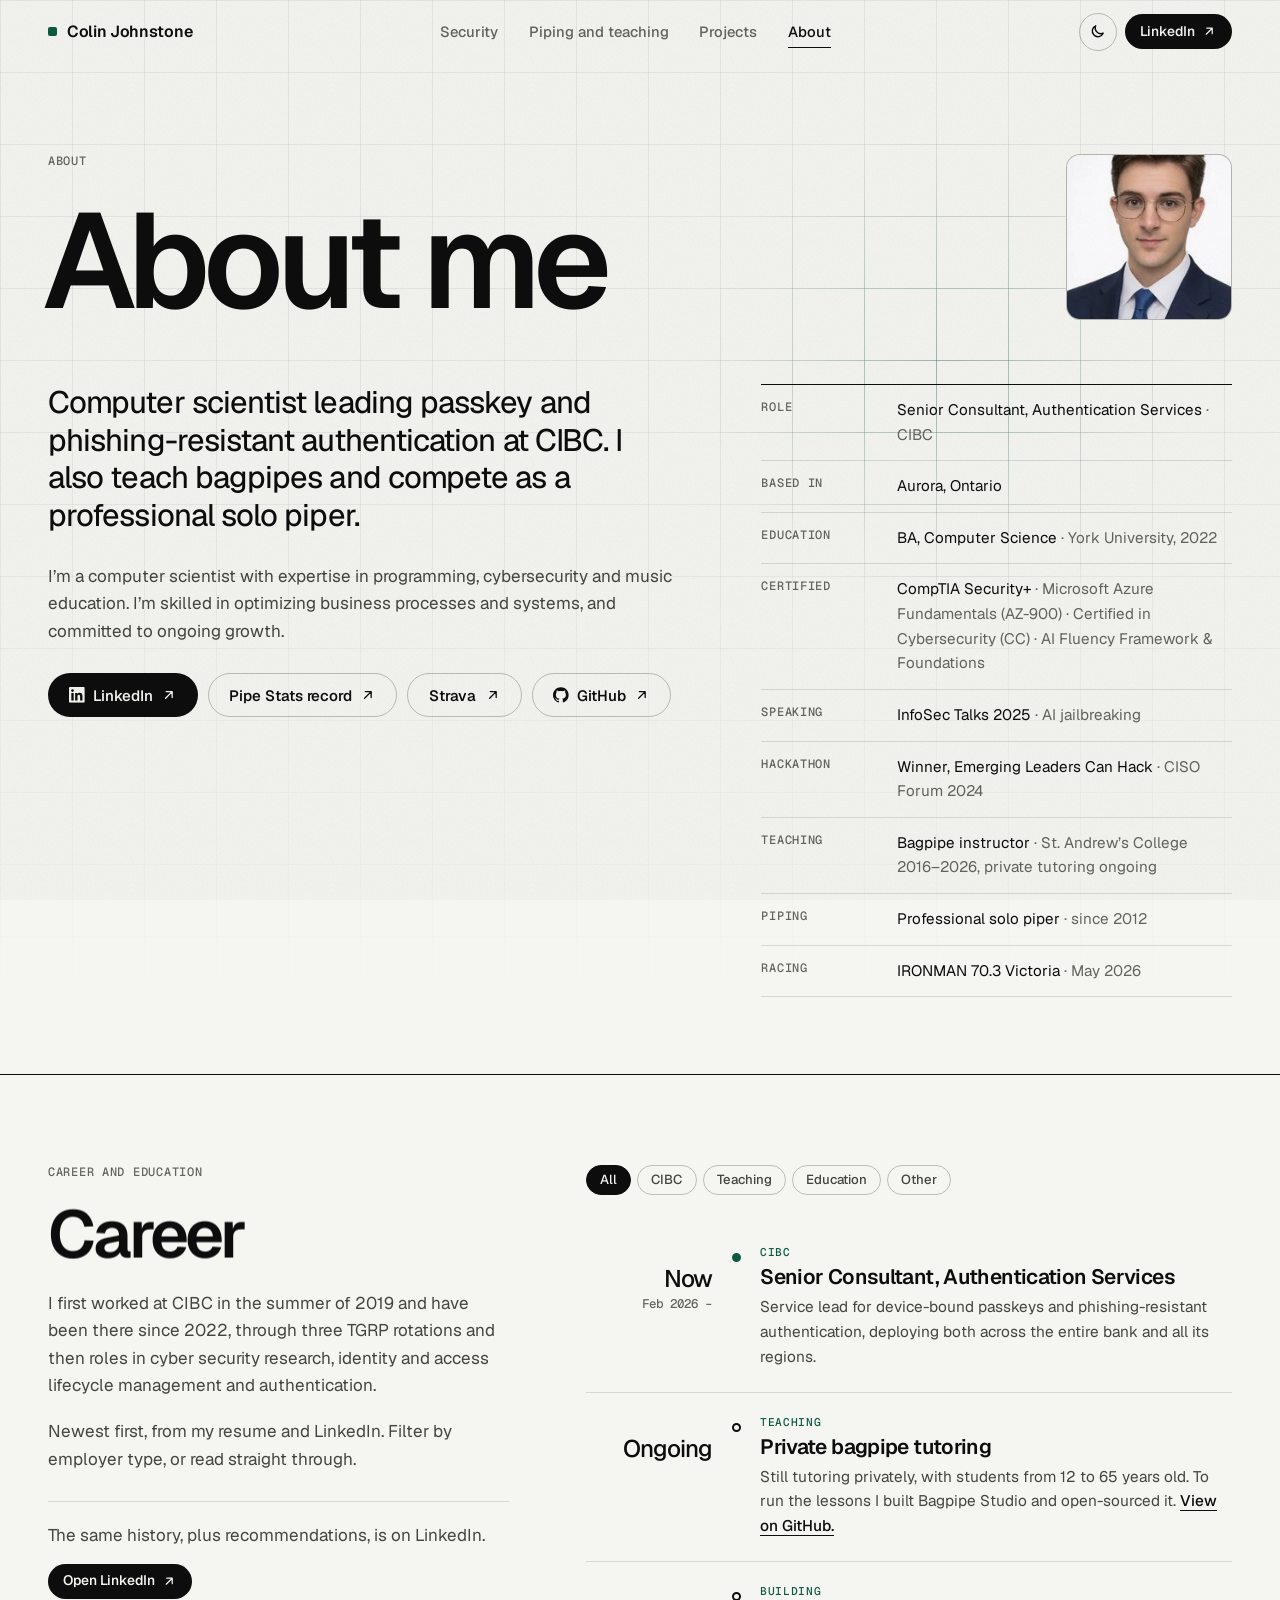
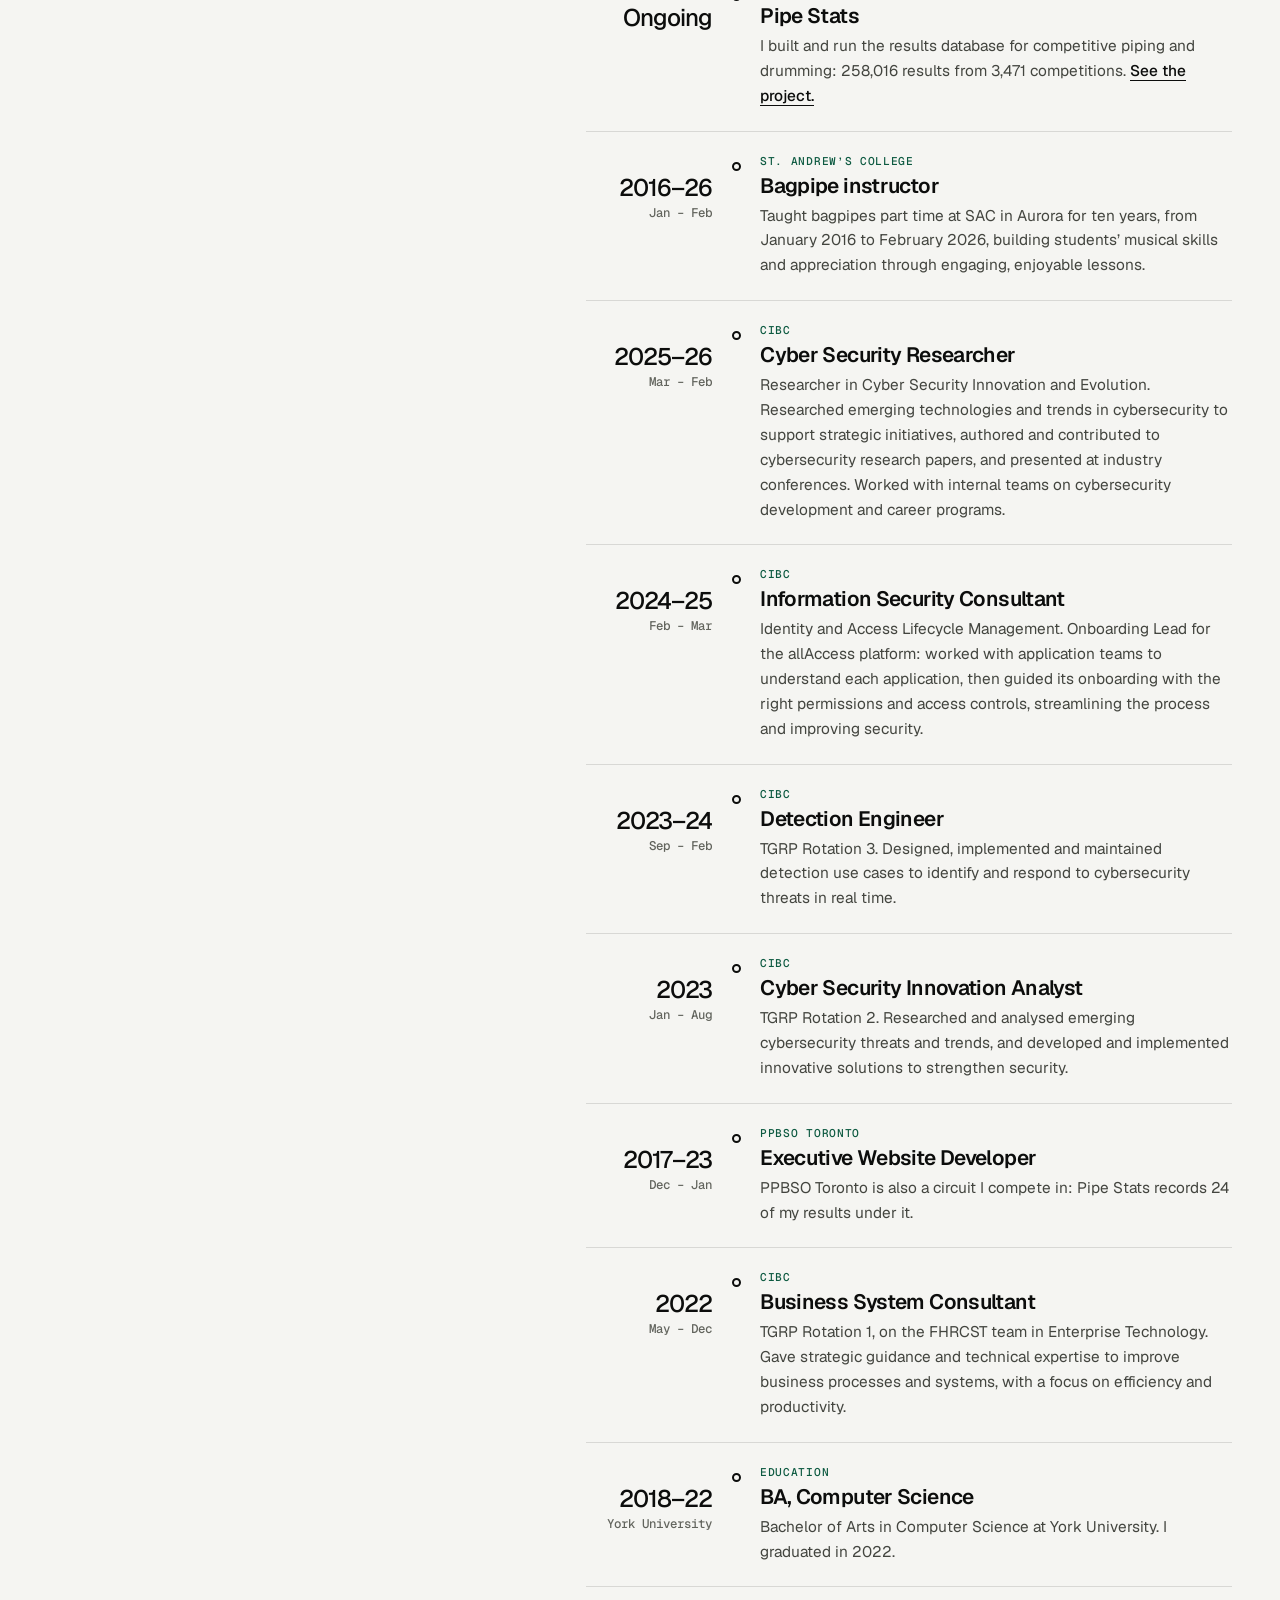
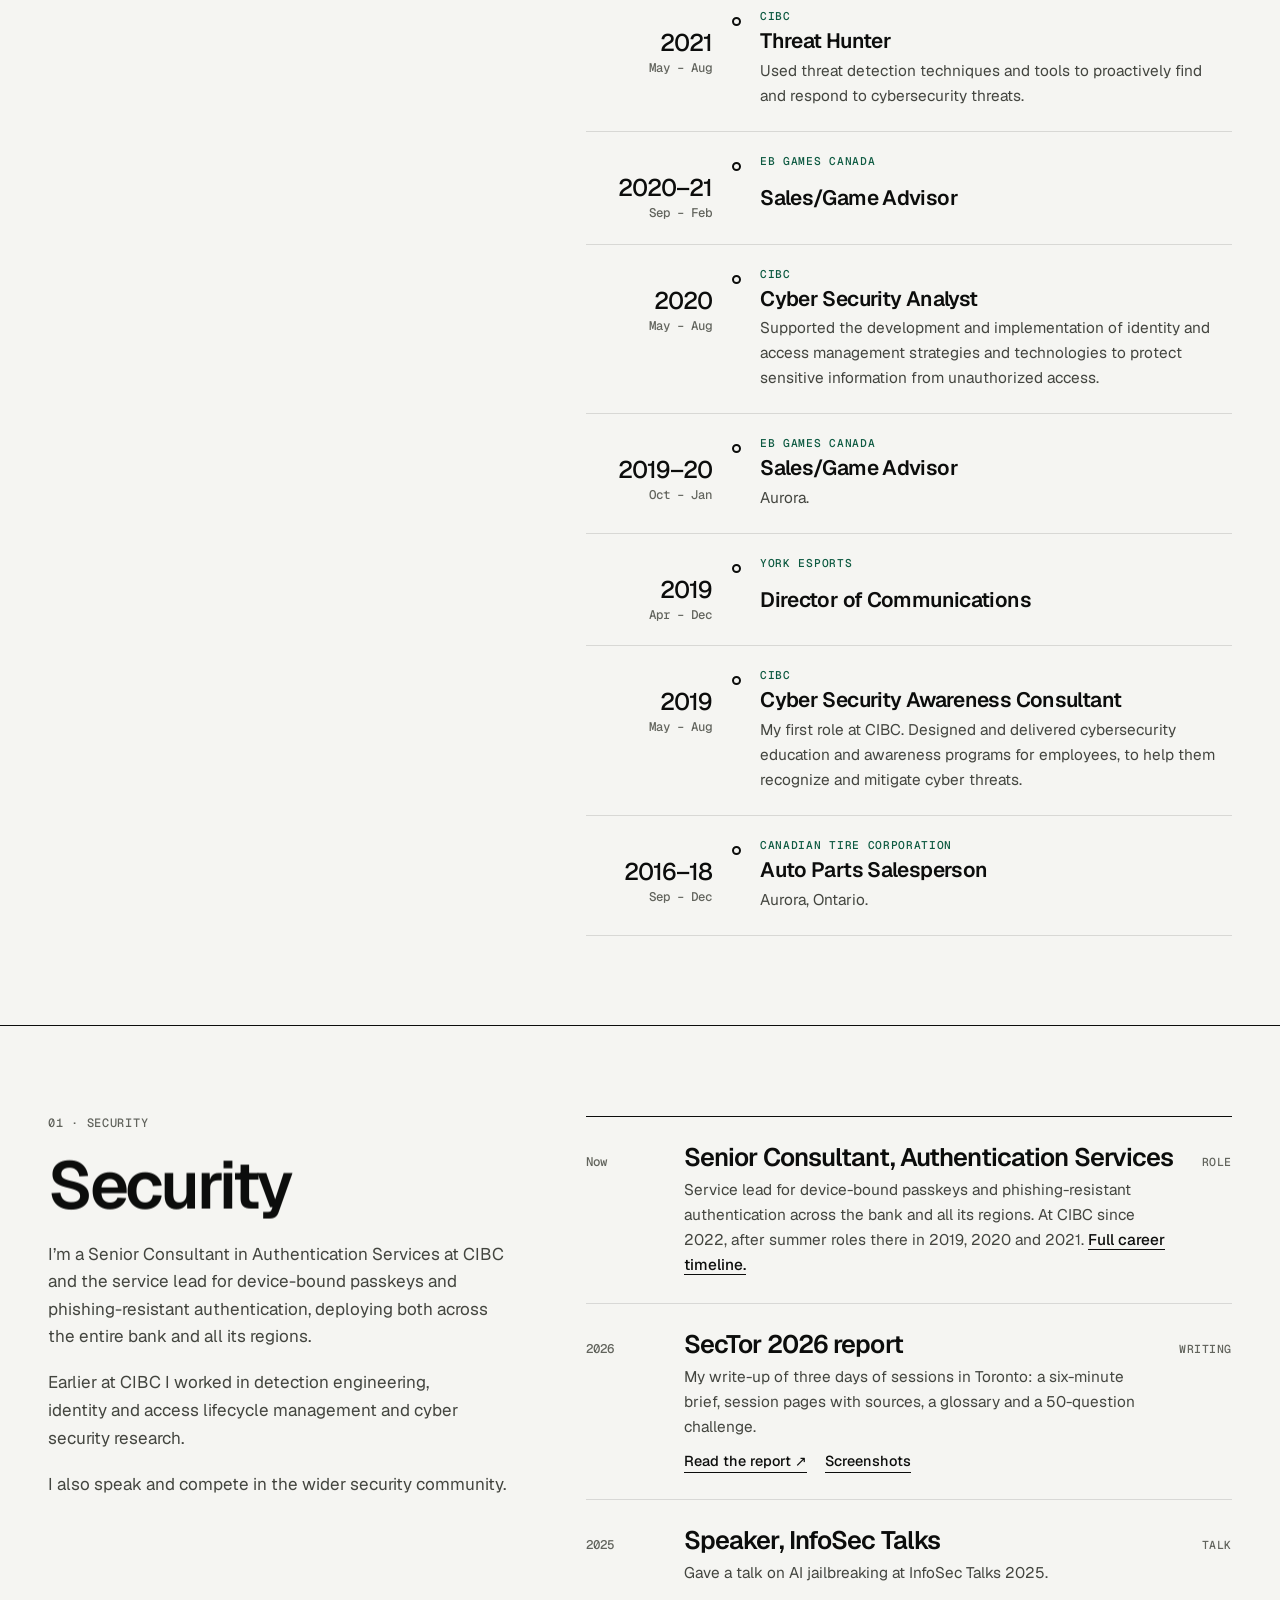
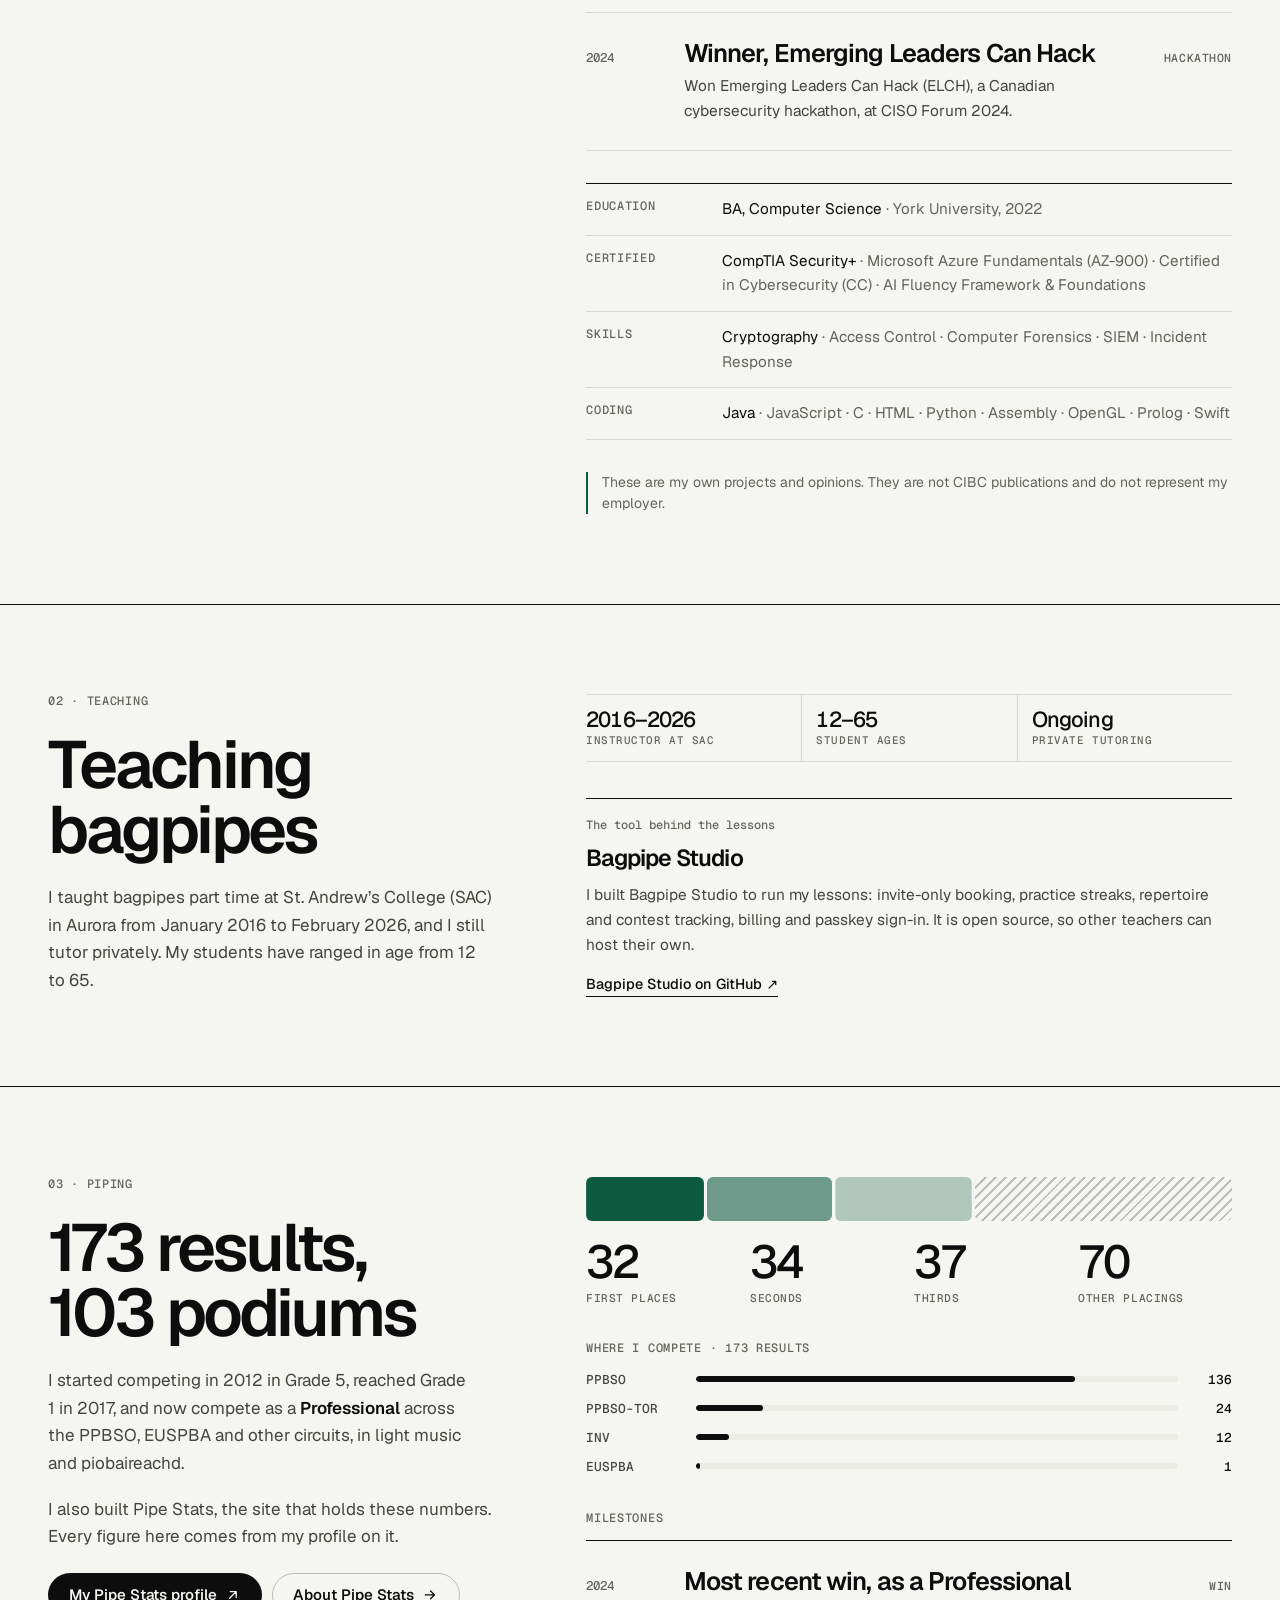
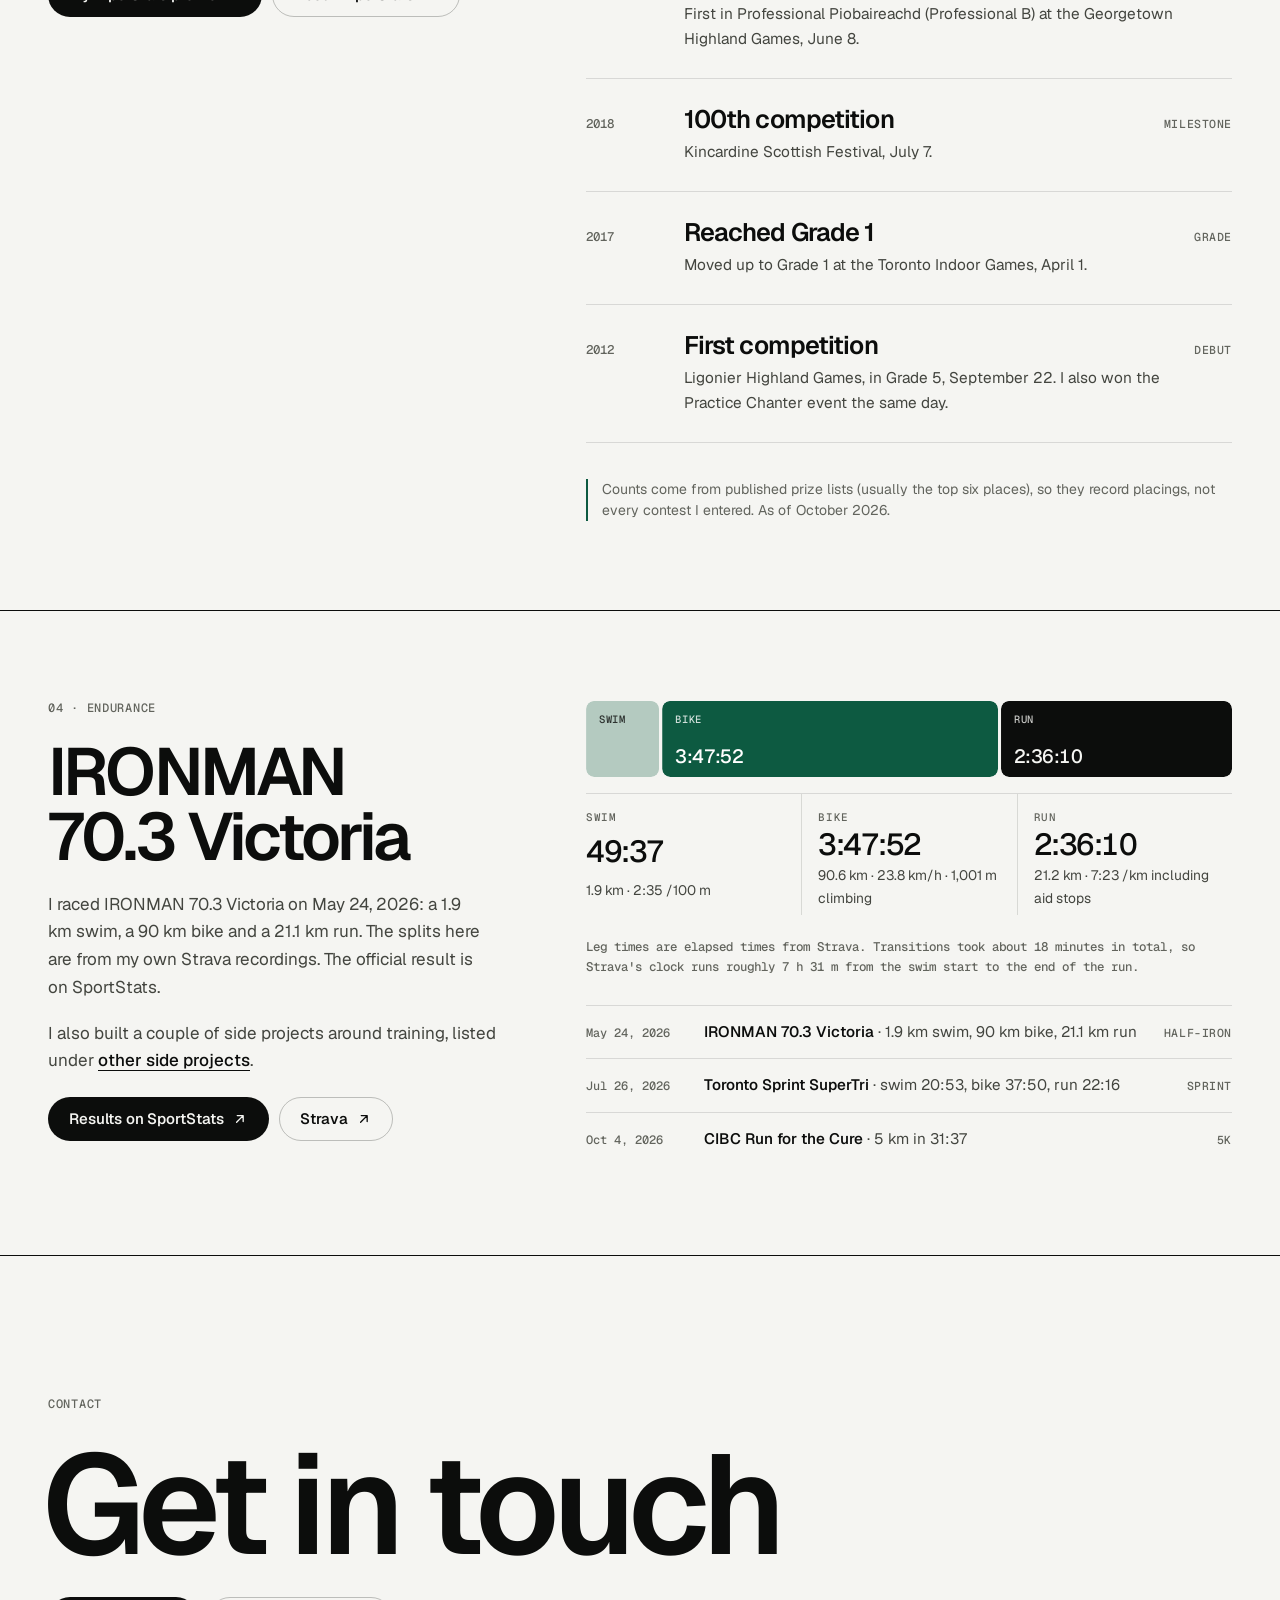
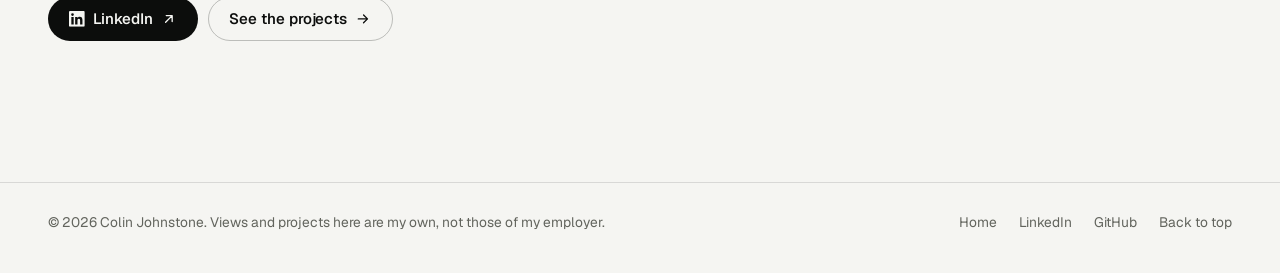
==== commit 33891eda: "Add role descriptions, certifications and skills from the resume Descriptions for the CIBC roles (in" ====
--- a/about/index.html
+++ b/about/index.html
@@ -90,7 +90,7 @@
         <div><dt>Role</dt><dd>Senior Consultant, Authentication Services <span>· CIBC</span></dd></div>
         <div><dt>Based in</dt><dd>Aurora, Ontario</dd></div>
         <div><dt>Education</dt><dd>BA, Computer Science <span>· York University, 2022</span></dd></div>
-        <div><dt>Certified</dt><dd>CompTIA Security+ <span>· Microsoft Azure Fundamentals (AZ-900) · AI Fluency Framework &amp; Foundations</span></dd></div>
+        <div><dt>Certified</dt><dd>CompTIA Security+ <span>· Microsoft Azure Fundamentals (AZ-900) · Certified in Cybersecurity (CC) · AI Fluency Framework &amp; Foundations</span></dd></div>
         <div><dt>Speaking</dt><dd>InfoSec Talks 2025 <span>· AI jailbreaking</span></dd></div>
         <div><dt>Hackathon</dt><dd>Winner, Emerging Leaders Can Hack <span>· CISO Forum 2024</span></dd></div>
         <div><dt>Teaching</dt><dd>Bagpipe instructor <span>· St. Andrew’s College 2016–2026, private tutoring ongoing</span></dd></div>
@@ -110,7 +110,7 @@
         <h2 class="h2" data-split>Career</h2>
         <div class="prose reveal" style="--d:150">
           <p>I first worked at CIBC in the summer of 2019 and have been there since 2022, through three TGRP rotations and then roles in cyber security research, identity and access lifecycle management and authentication.</p>
-          <p>Newest first, with the same titles and dates as my LinkedIn. Filter by employer type, or read straight through.</p>
+          <p>Newest first, from my resume and LinkedIn. Filter by employer type, or read straight through.</p>
         </div>
         <div class="li-card reveal" style="--d:250">
           <p>The same history, plus recommendations, is on LinkedIn.</p>
@@ -129,20 +129,20 @@
           <li class="tl-item now" data-cat="cibc"><div class="tl-date"><b>Now</b>Feb 2026 –</div><div class="tl-body"><span class="tag">CIBC</span><h3>Senior Consultant, Authentication Services</h3><p>Service lead for device-bound passkeys and phishing-resistant authentication, deploying both across the entire bank and all its regions.</p></div></li>
           <li class="tl-item" data-cat="teaching"><div class="tl-date"><b>Ongoing</b>&nbsp;</div><div class="tl-body"><span class="tag">Teaching</span><h3>Private bagpipe tutoring</h3><p>Still tutoring privately, with students from 12 to 65 years old. To run the lessons I built Bagpipe Studio and open-sourced it. <a class="link" href="https://github.com/ColinJohnstone/bagpipe-studio-template" target="_blank" rel="noopener">View on GitHub.</a></p></div></li>
           <li class="tl-item" data-cat="other"><div class="tl-date"><b>Ongoing</b>&nbsp;</div><div class="tl-body"><span class="tag">Building</span><h3>Pipe Stats</h3><p>I built and run the results database for competitive piping and drumming: 258,016 results from 3,471 competitions. <a class="link" href="../#pipe-stats">See the project.</a></p></div></li>
-          <li class="tl-item" data-cat="teaching"><div class="tl-date"><b>2016–26</b>Jan – Feb</div><div class="tl-body"><span class="tag">St. Andrew’s College</span><h3>Bagpipe instructor</h3><p>Taught bagpipes part time at SAC in Aurora for ten years, from January 2016 to February 2026.</p></div></li>
-          <li class="tl-item" data-cat="cibc"><div class="tl-date"><b>2025–26</b>Mar – Feb</div><div class="tl-body"><span class="tag">CIBC</span><h3>Cyber Security Researcher</h3><p>Researcher in Cyber Security Innovation and Evolution.</p></div></li>
-          <li class="tl-item" data-cat="cibc"><div class="tl-date"><b>2024–25</b>Feb – Mar</div><div class="tl-body"><span class="tag">CIBC</span><h3>Information Security Consultant</h3><p>Identity and Access Lifecycle Management.</p></div></li>
-          <li class="tl-item" data-cat="cibc"><div class="tl-date"><b>2023–24</b>Sep – Feb</div><div class="tl-body"><span class="tag">CIBC</span><h3>Detection Engineer</h3><p>TGRP Rotation 3.</p></div></li>
-          <li class="tl-item" data-cat="cibc"><div class="tl-date"><b>2023</b>Jan – Aug</div><div class="tl-body"><span class="tag">CIBC</span><h3>Cyber Security Innovation Analyst</h3><p>TGRP Rotation 2.</p></div></li>
+          <li class="tl-item" data-cat="teaching"><div class="tl-date"><b>2016–26</b>Jan – Feb</div><div class="tl-body"><span class="tag">St. Andrew’s College</span><h3>Bagpipe instructor</h3><p>Taught bagpipes part time at SAC in Aurora for ten years, from January 2016 to February 2026, building students’ musical skills and appreciation through engaging, enjoyable lessons.</p></div></li>
+          <li class="tl-item" data-cat="cibc"><div class="tl-date"><b>2025–26</b>Mar – Feb</div><div class="tl-body"><span class="tag">CIBC</span><h3>Cyber Security Researcher</h3><p>Researcher in Cyber Security Innovation and Evolution. Researched emerging technologies and trends in cybersecurity to support strategic initiatives, authored and contributed to cybersecurity research papers, and presented at industry conferences. Worked with internal teams on cybersecurity development and career programs.</p></div></li>
+          <li class="tl-item" data-cat="cibc"><div class="tl-date"><b>2024–25</b>Feb – Mar</div><div class="tl-body"><span class="tag">CIBC</span><h3>Information Security Consultant</h3><p>Identity and Access Lifecycle Management. Onboarding Lead for the allAccess platform: worked with application teams to understand each application, then guided its onboarding with the right permissions and access controls, streamlining the process and improving security.</p></div></li>
+          <li class="tl-item" data-cat="cibc"><div class="tl-date"><b>2023–24</b>Sep – Feb</div><div class="tl-body"><span class="tag">CIBC</span><h3>Detection Engineer</h3><p>TGRP Rotation 3. Designed, implemented and maintained detection use cases to identify and respond to cybersecurity threats in real time.</p></div></li>
+          <li class="tl-item" data-cat="cibc"><div class="tl-date"><b>2023</b>Jan – Aug</div><div class="tl-body"><span class="tag">CIBC</span><h3>Cyber Security Innovation Analyst</h3><p>TGRP Rotation 2. Researched and analysed emerging cybersecurity threats and trends, and developed and implemented innovative solutions to strengthen security.</p></div></li>
           <li class="tl-item" data-cat="other"><div class="tl-date"><b>2017–23</b>Dec – Jan</div><div class="tl-body"><span class="tag">PPBSO Toronto</span><h3>Executive Website Developer</h3><p>PPBSO Toronto is also a circuit I compete in: Pipe Stats records 24 of my results under it.</p></div></li>
-          <li class="tl-item" data-cat="cibc"><div class="tl-date"><b>2022</b>May – Dec</div><div class="tl-body"><span class="tag">CIBC</span><h3>Business System Consultant</h3><p>TGRP Rotation 1, on the FHRCST team in Enterprise Technology.</p></div></li>
+          <li class="tl-item" data-cat="cibc"><div class="tl-date"><b>2022</b>May – Dec</div><div class="tl-body"><span class="tag">CIBC</span><h3>Business System Consultant</h3><p>TGRP Rotation 1, on the FHRCST team in Enterprise Technology. Gave strategic guidance and technical expertise to improve business processes and systems, with a focus on efficiency and productivity.</p></div></li>
           <li class="tl-item" data-cat="education"><div class="tl-date"><b>2018–22</b>York University</div><div class="tl-body"><span class="tag">Education</span><h3>BA, Computer Science</h3><p>Bachelor of Arts in Computer Science at York University. I graduated in 2022.</p></div></li>
-          <li class="tl-item" data-cat="cibc"><div class="tl-date"><b>2021</b>May – Aug</div><div class="tl-body"><span class="tag">CIBC</span><h3>Information Security Coordinator</h3></div></li>
+          <li class="tl-item" data-cat="cibc"><div class="tl-date"><b>2021</b>May – Aug</div><div class="tl-body"><span class="tag">CIBC</span><h3>Threat Hunter</h3><p>Used threat detection techniques and tools to proactively find and respond to cybersecurity threats.</p></div></li>
           <li class="tl-item" data-cat="other"><div class="tl-date"><b>2020–21</b>Sep – Feb</div><div class="tl-body"><span class="tag">EB Games Canada</span><h3>Sales/Game Advisor</h3></div></li>
-          <li class="tl-item" data-cat="cibc"><div class="tl-date"><b>2020</b>May – Aug</div><div class="tl-body"><span class="tag">CIBC</span><h3>Cyber Security Analyst</h3></div></li>
+          <li class="tl-item" data-cat="cibc"><div class="tl-date"><b>2020</b>May – Aug</div><div class="tl-body"><span class="tag">CIBC</span><h3>Cyber Security Analyst</h3><p>Supported the development and implementation of identity and access management strategies and technologies to protect sensitive information from unauthorized access.</p></div></li>
           <li class="tl-item" data-cat="other"><div class="tl-date"><b>2019–20</b>Oct – Jan</div><div class="tl-body"><span class="tag">EB Games Canada</span><h3>Sales/Game Advisor</h3><p>Aurora.</p></div></li>
           <li class="tl-item" data-cat="other"><div class="tl-date"><b>2019</b>Apr – Dec</div><div class="tl-body"><span class="tag">York Esports</span><h3>Director of Communications</h3></div></li>
-          <li class="tl-item" data-cat="cibc"><div class="tl-date"><b>2019</b>May – Aug</div><div class="tl-body"><span class="tag">CIBC</span><h3>Cyber Security Consultant</h3><p>My first role at CIBC.</p></div></li>
+          <li class="tl-item" data-cat="cibc"><div class="tl-date"><b>2019</b>May – Aug</div><div class="tl-body"><span class="tag">CIBC</span><h3>Cyber Security Awareness Consultant</h3><p>My first role at CIBC. Designed and delivered cybersecurity education and awareness programs for employees, to help them recognize and mitigate cyber threats.</p></div></li>
           <li class="tl-item" data-cat="other"><div class="tl-date"><b>2016–18</b>Sep – Dec</div><div class="tl-body"><span class="tag">Canadian Tire Corporation</span><h3>Auto Parts Salesperson</h3><p>Aurora, Ontario.</p></div></li>
         </ol>
       </div>
@@ -189,8 +189,9 @@
         </ul>
         <dl class="glance reveal">
           <div><dt>Education</dt><dd>BA, Computer Science <span>· York University, 2022</span></dd></div>
-          <div><dt>Certified</dt><dd>CompTIA Security+ <span>· Microsoft Azure Fundamentals (AZ-900) · AI Fluency Framework &amp; Foundations</span></dd></div>
-          <div><dt>Skills</dt><dd>Cryptography <span>· Access Control · Computer Forensics</span></dd></div>
+          <div><dt>Certified</dt><dd>CompTIA Security+ <span>· Microsoft Azure Fundamentals (AZ-900) · Certified in Cybersecurity (CC) · AI Fluency Framework &amp; Foundations</span></dd></div>
+          <div><dt>Skills</dt><dd>Cryptography <span>· Access Control · Computer Forensics · SIEM · Incident Response</span></dd></div>
+        <div><dt>Coding</dt><dd>Java <span>· JavaScript · C · HTML · Python · Assembly · OpenGL · Prolog · Swift</span></dd></div>
         </dl>
         <p class="note reveal">These are my own projects and opinions. They are not CIBC publications and do not represent my employer.</p>
       </div>
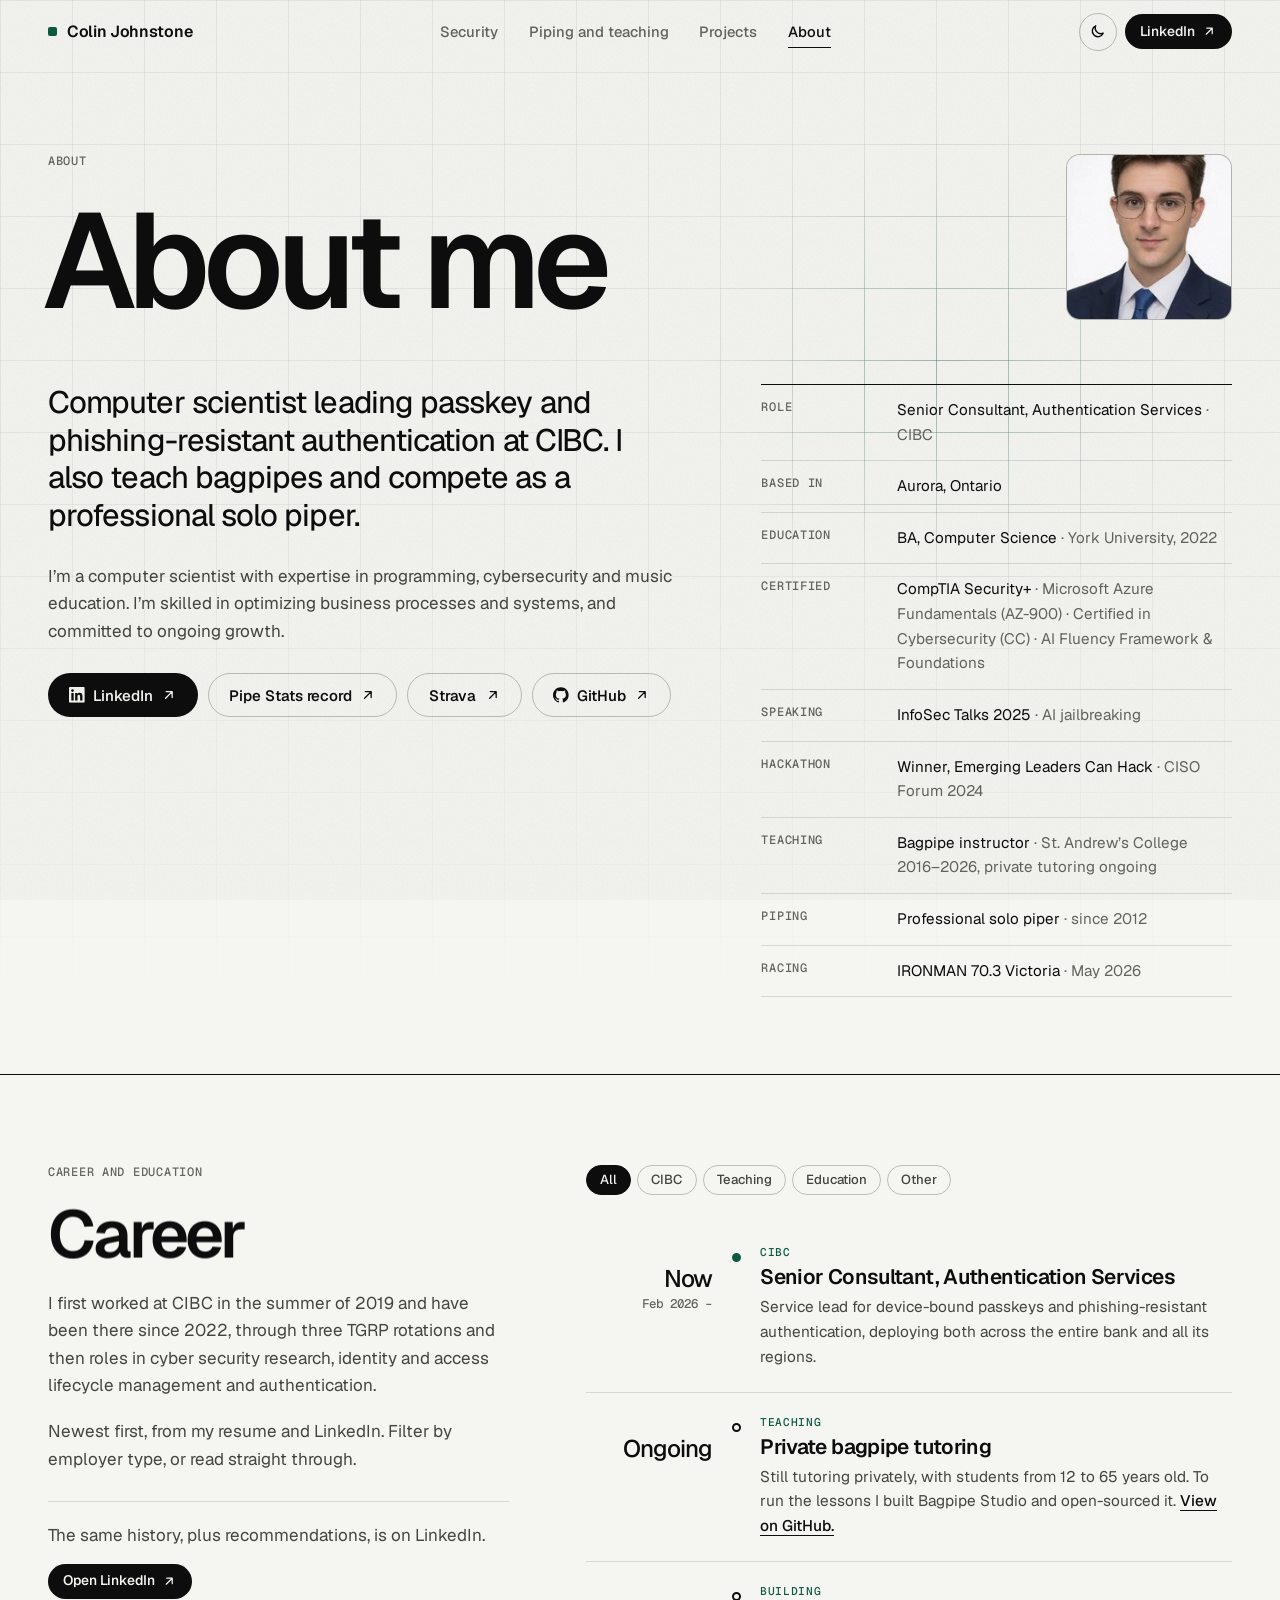
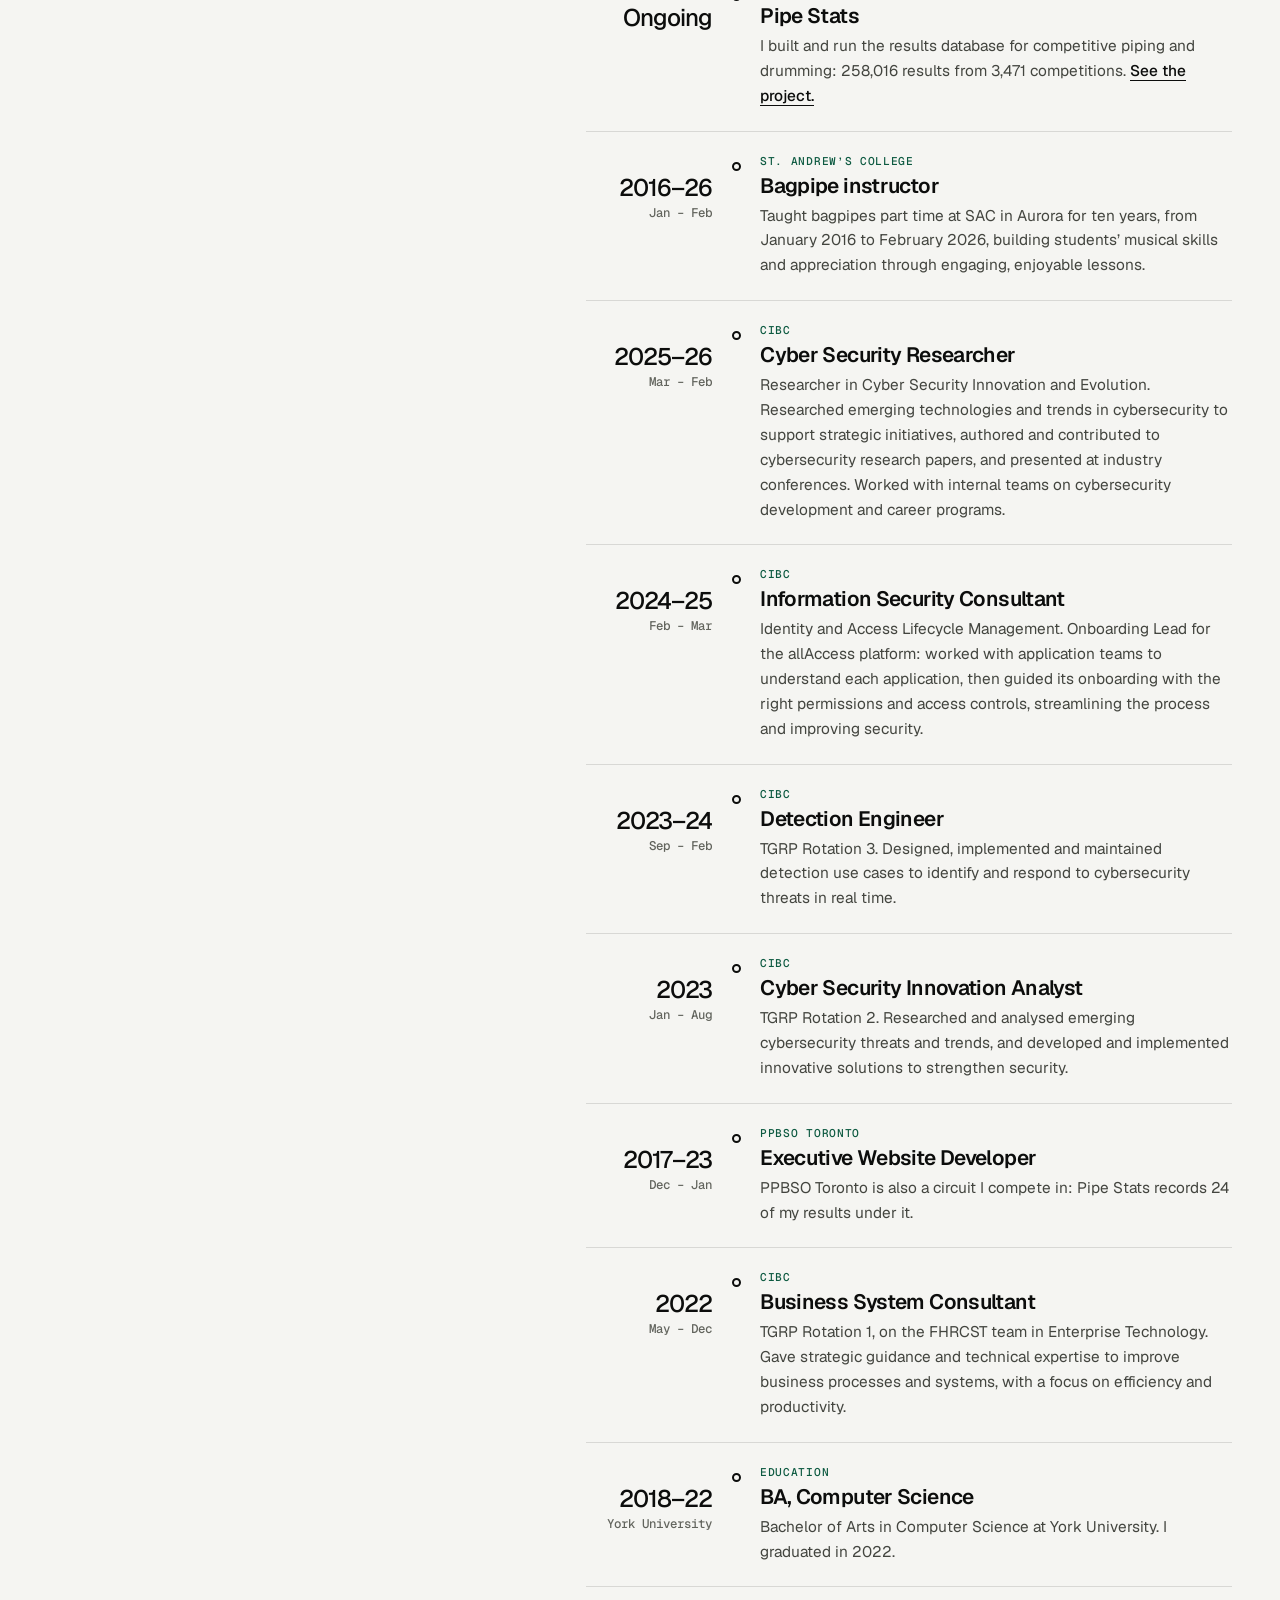
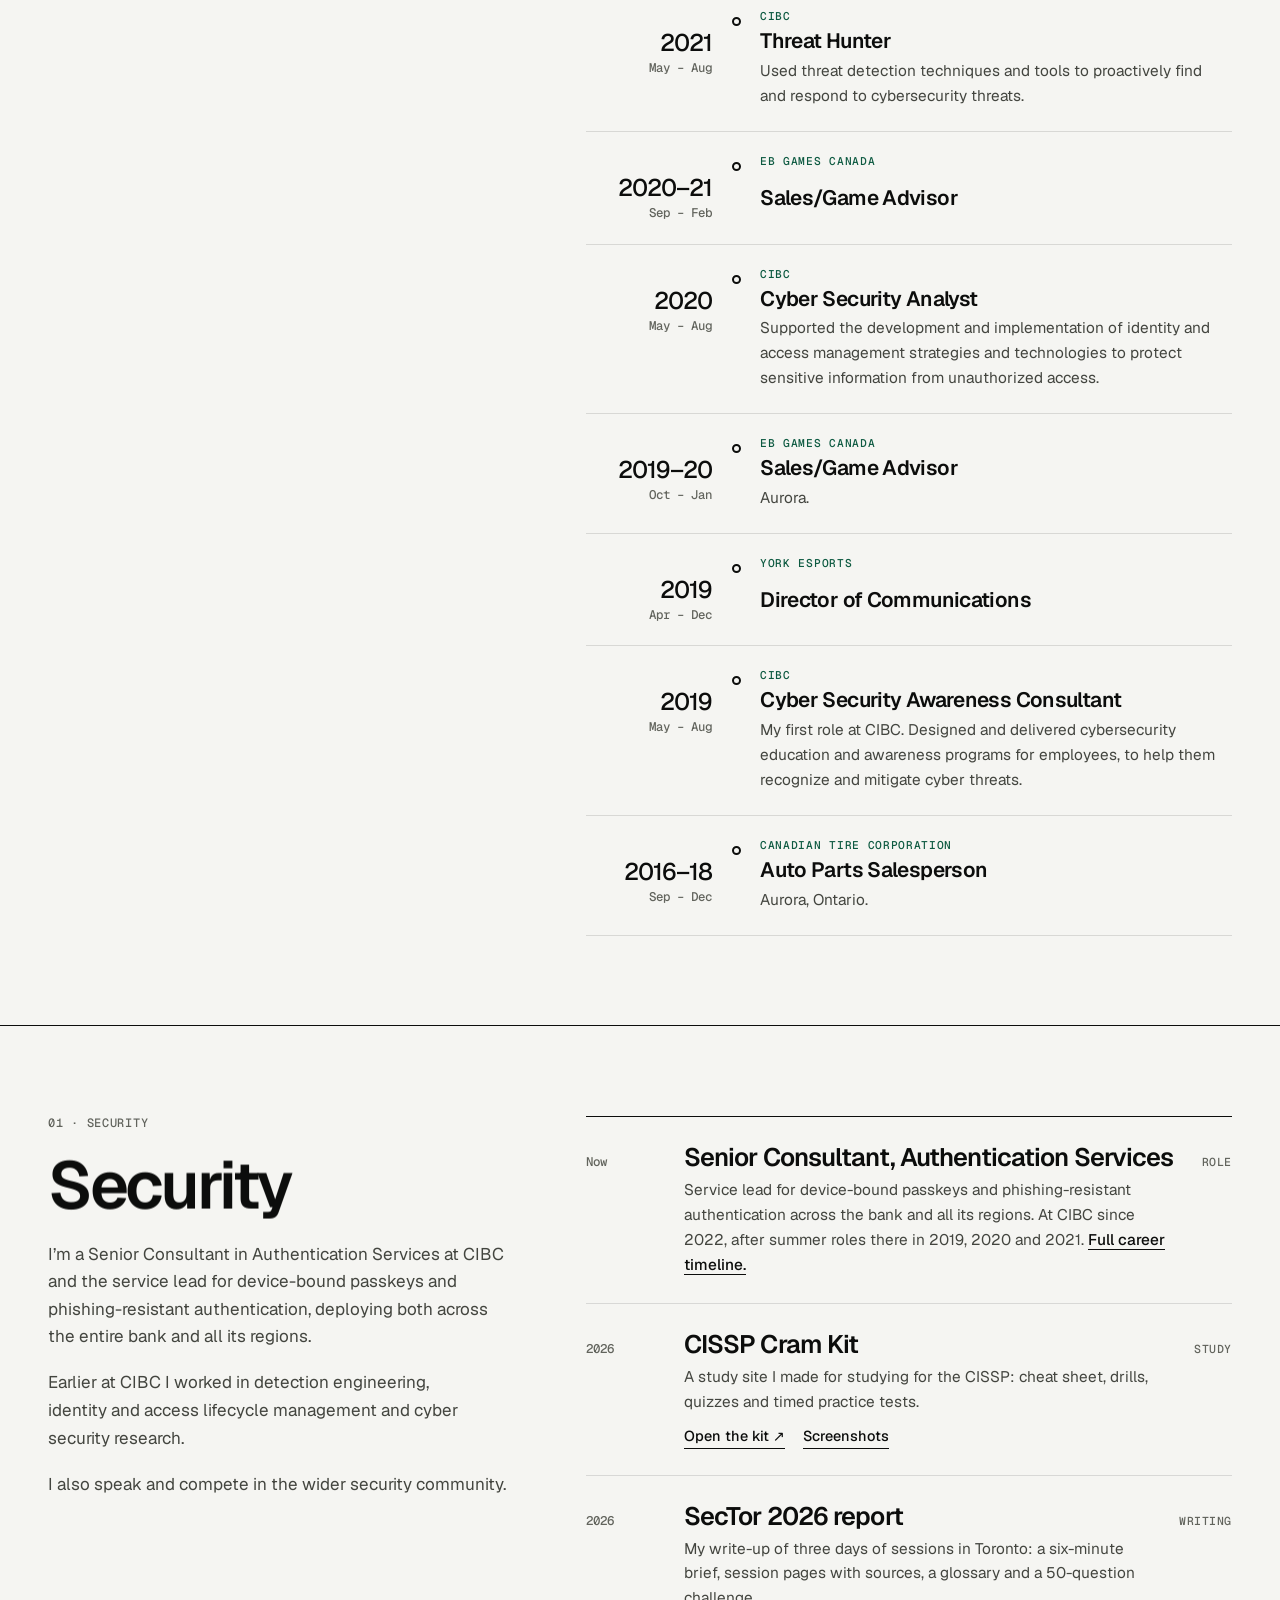
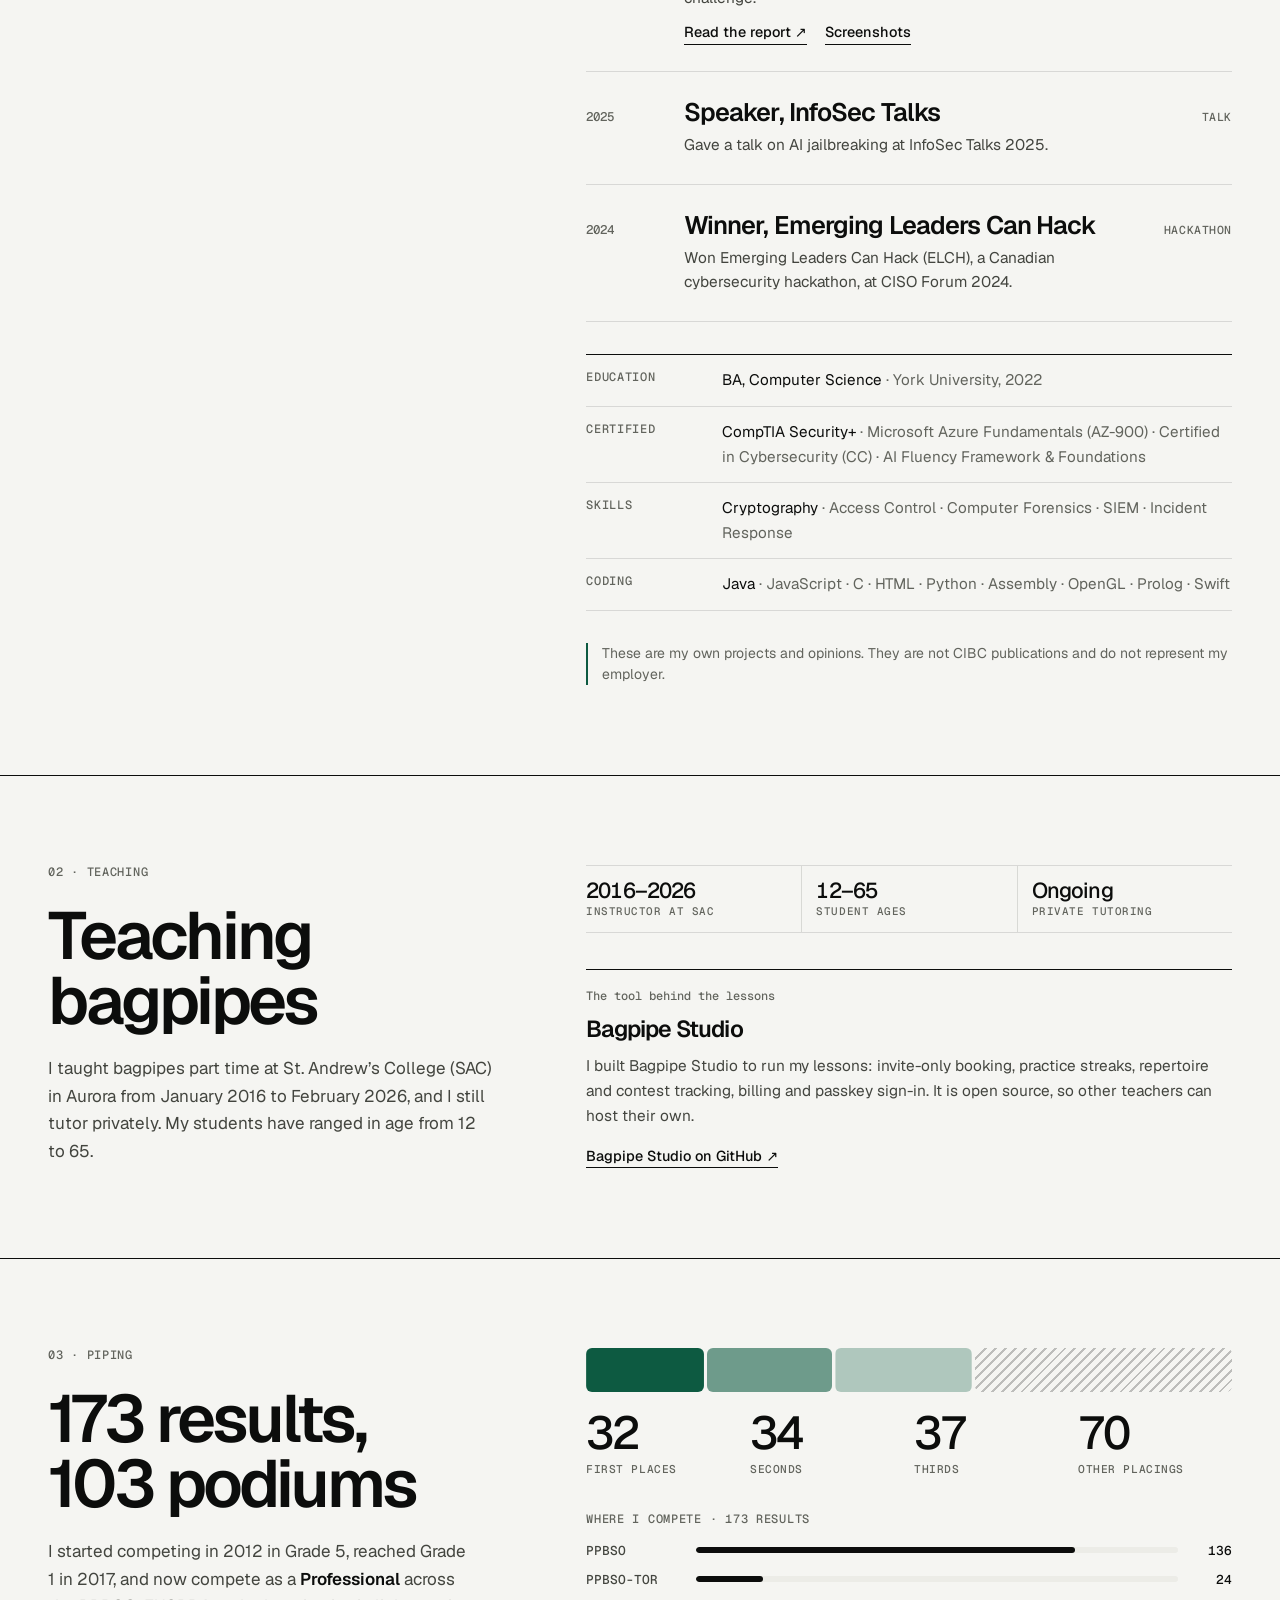
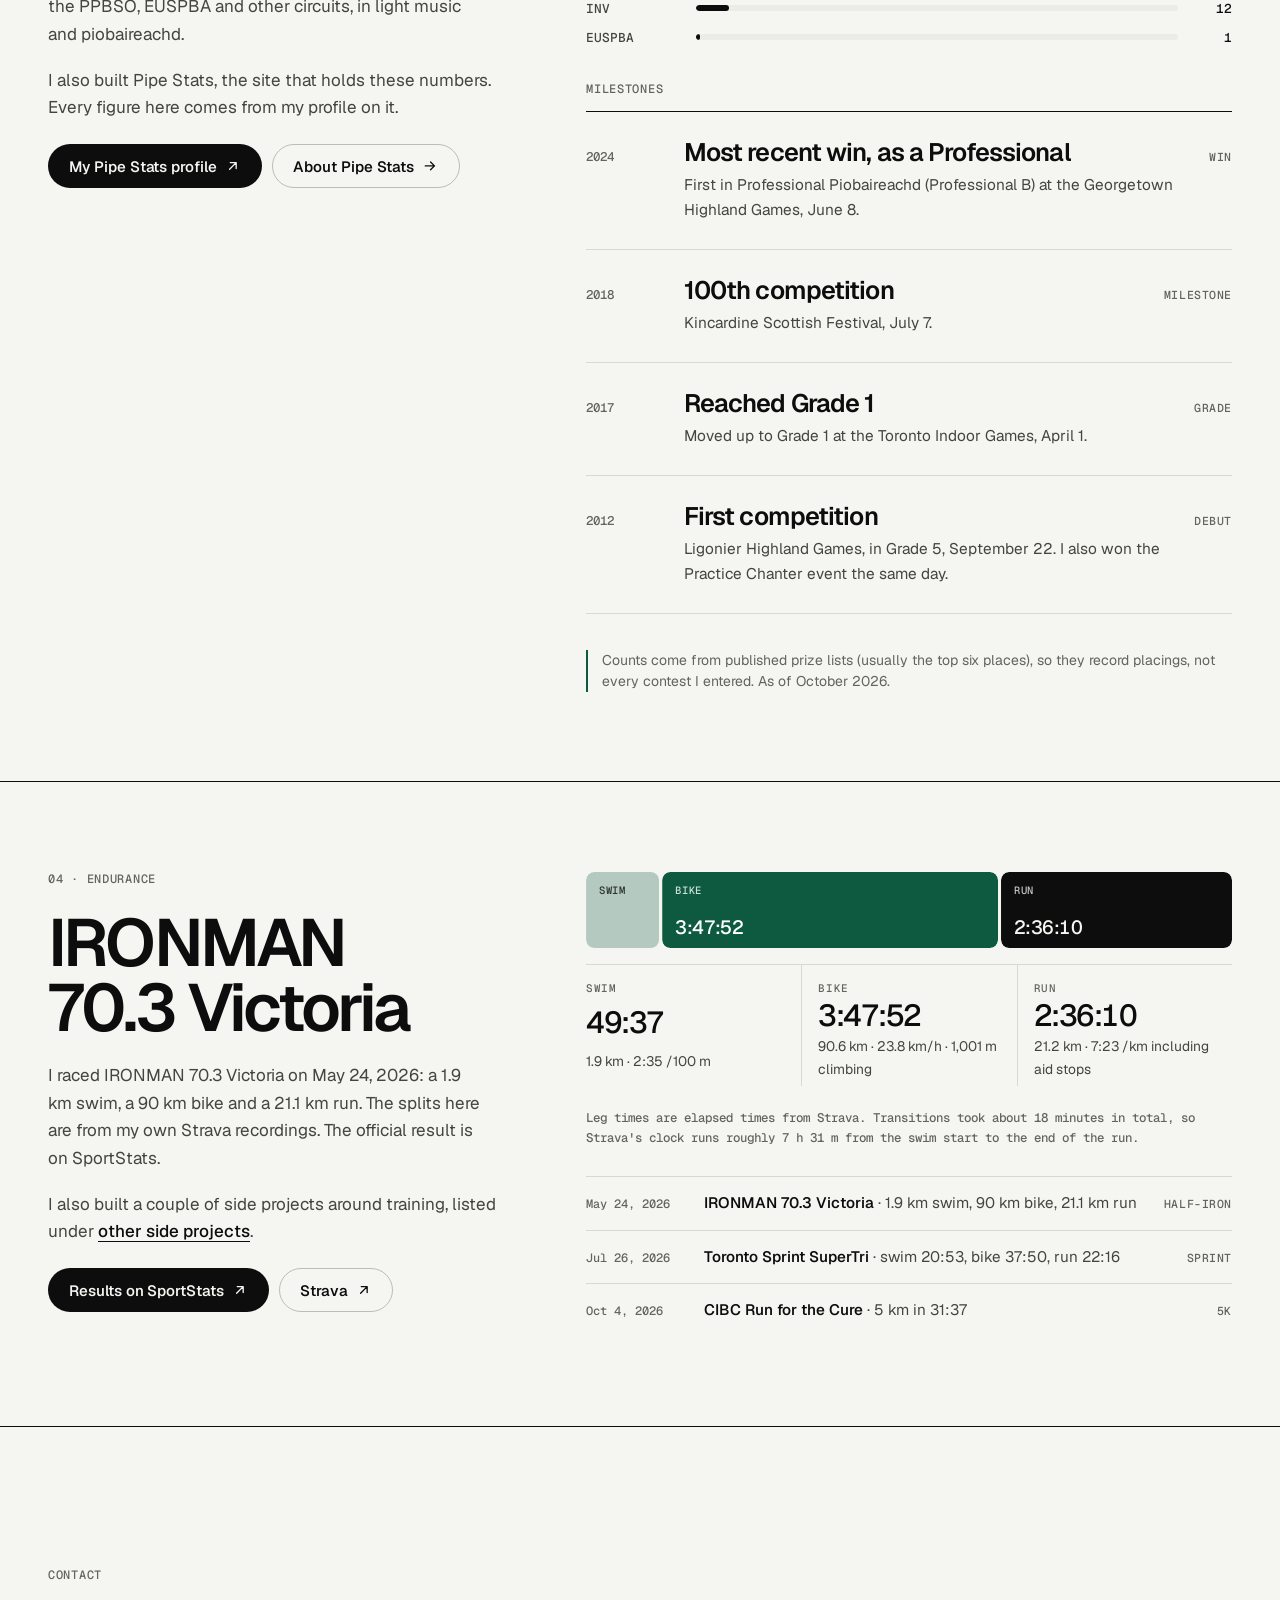
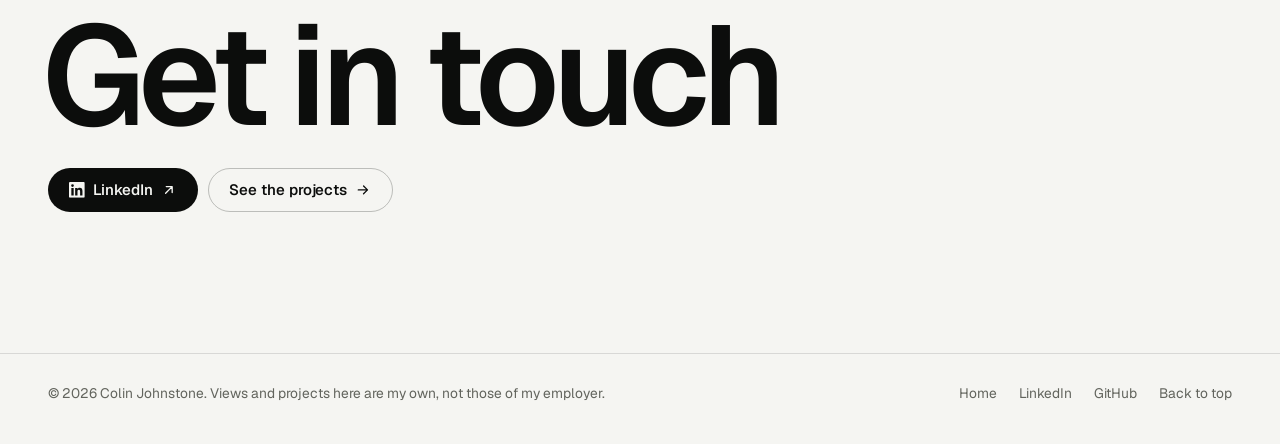
==== commit 2425aa9f: "Add the CISSP Cram Kit project A project card with six screenshots (cheat sheet, models, drills, qui" ====
--- a/about/index.html
+++ b/about/index.html
@@ -172,6 +172,12 @@
           </li>
           <li class="reveal">
             <time>2026</time>
+            <div><h3>CISSP Cram Kit</h3><p>A study site I made for studying for the CISSP: cheat sheet, drills, quizzes and timed practice tests.</p>
+              <div class="links"><a class="link" href="https://colinjohnstone.github.io/cissp-cram-kit/" target="_blank" rel="noopener">Open the kit ↗</a><a class="link" href="../#cissp-cram-kit">Screenshots</a></div></div>
+            <span class="kind">Study</span>
+          </li>
+          <li class="reveal">
+            <time>2026</time>
             <div><h3>SecTor 2026 report</h3><p>My write-up of three days of sessions in Toronto: a six-minute brief, session pages with sources, a glossary and a 50-question challenge.</p>
               <div class="links"><a class="link" href="https://colinjohnstone.github.io/sector-2026/" target="_blank" rel="noopener">Read the report ↗</a><a class="link" href="../#sector-2026">Screenshots</a></div></div>
             <span class="kind">Writing</span>
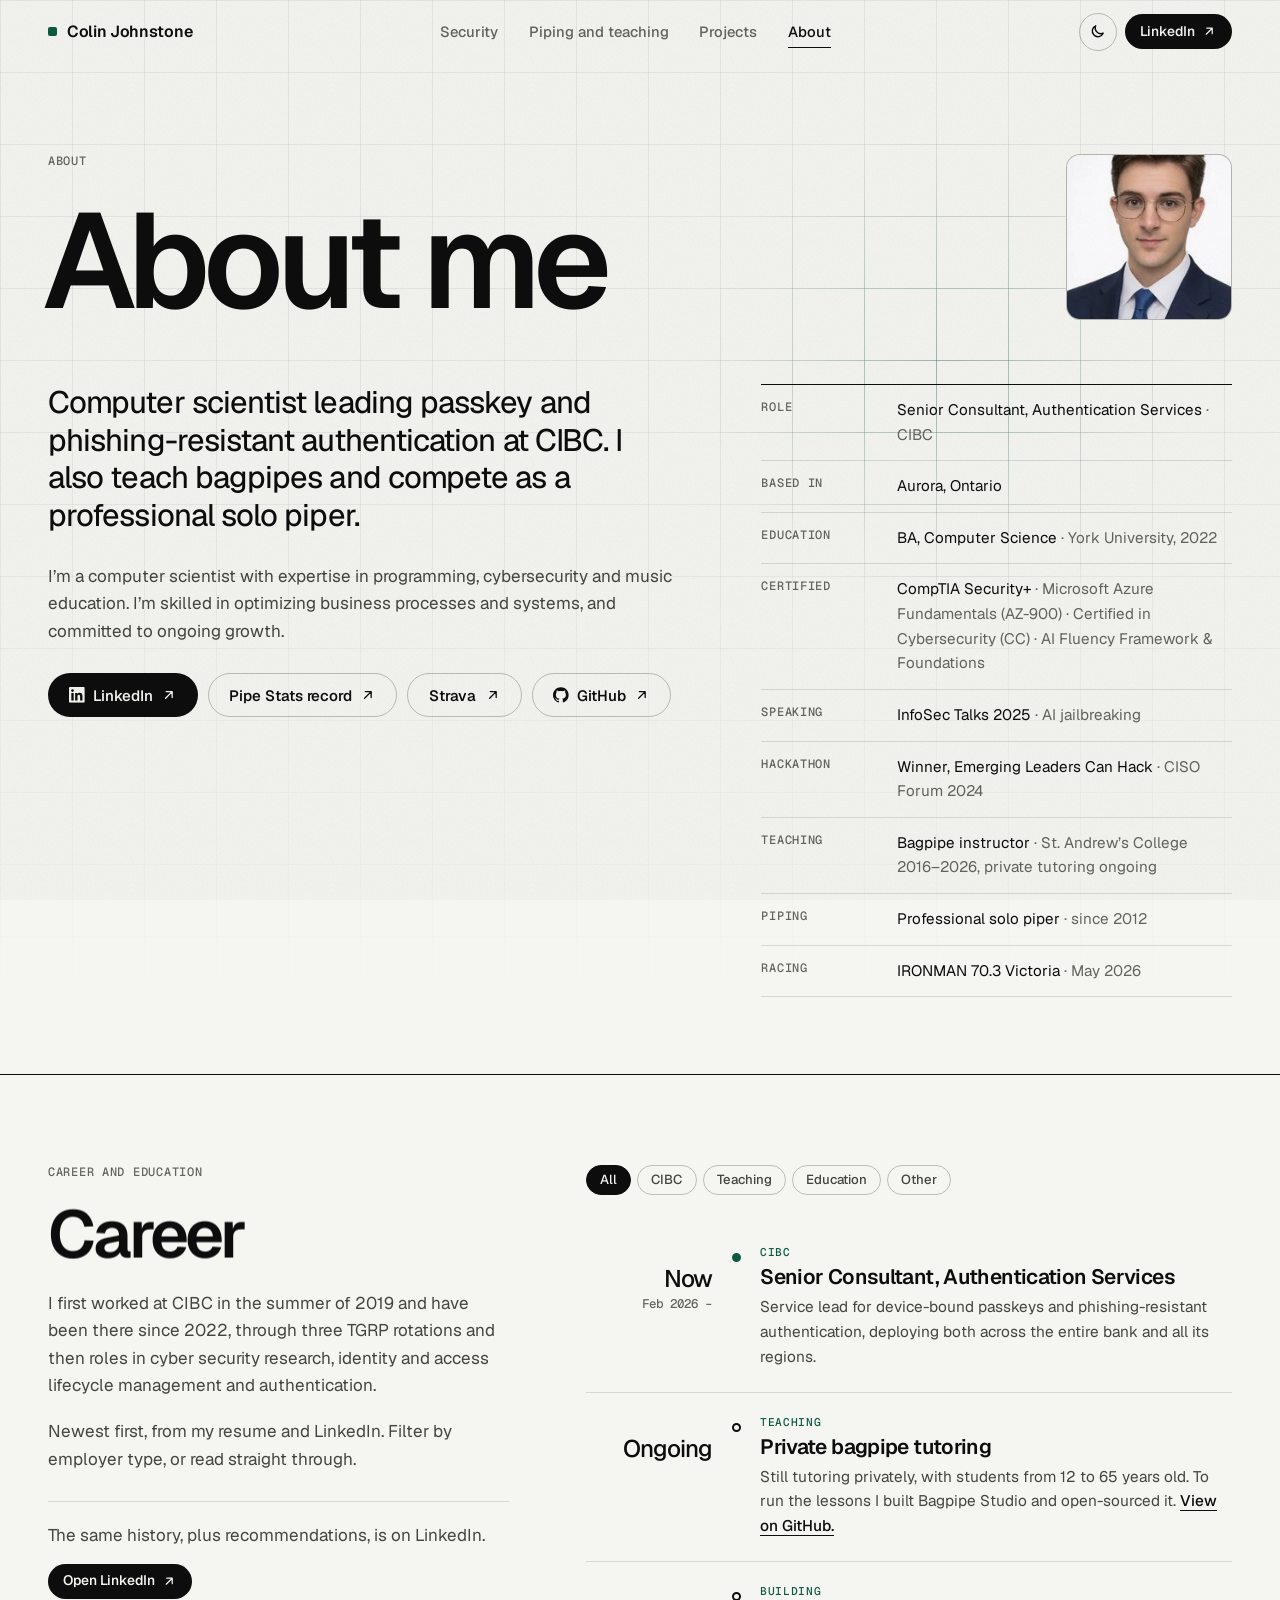
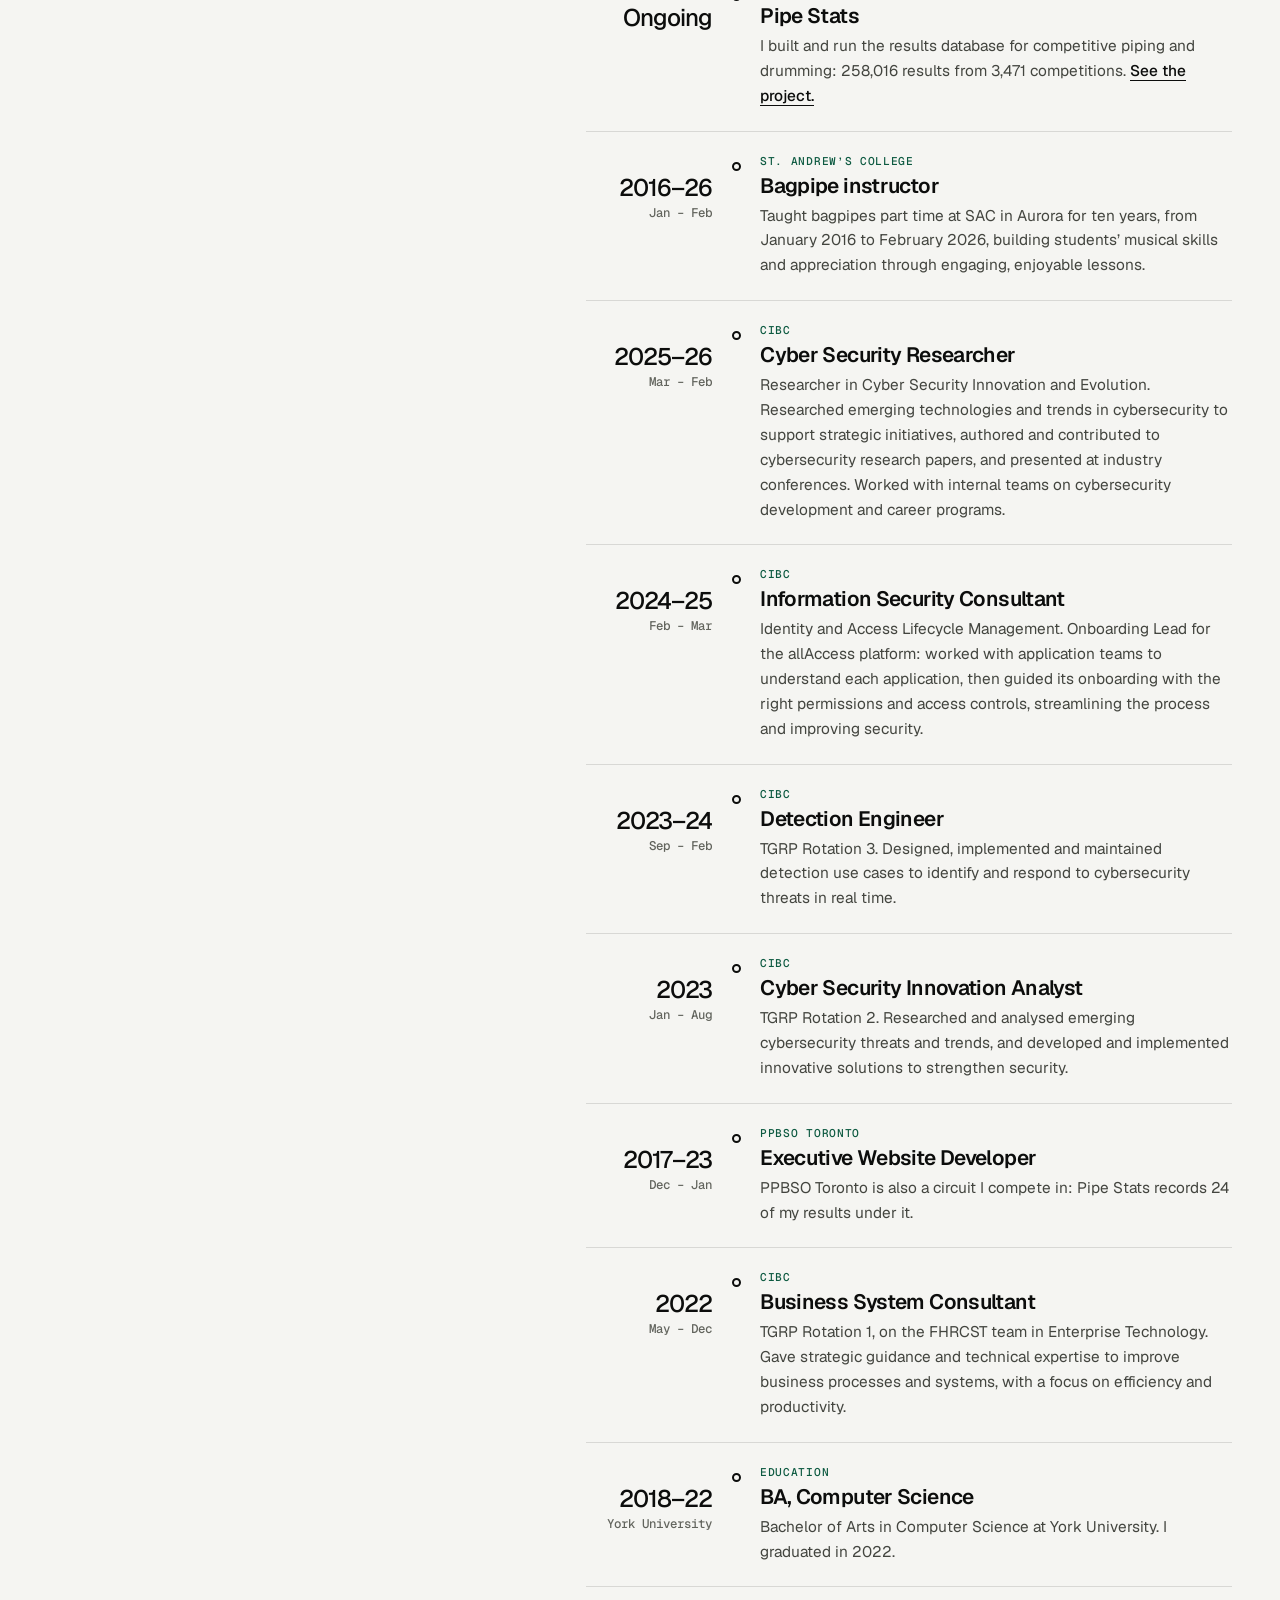
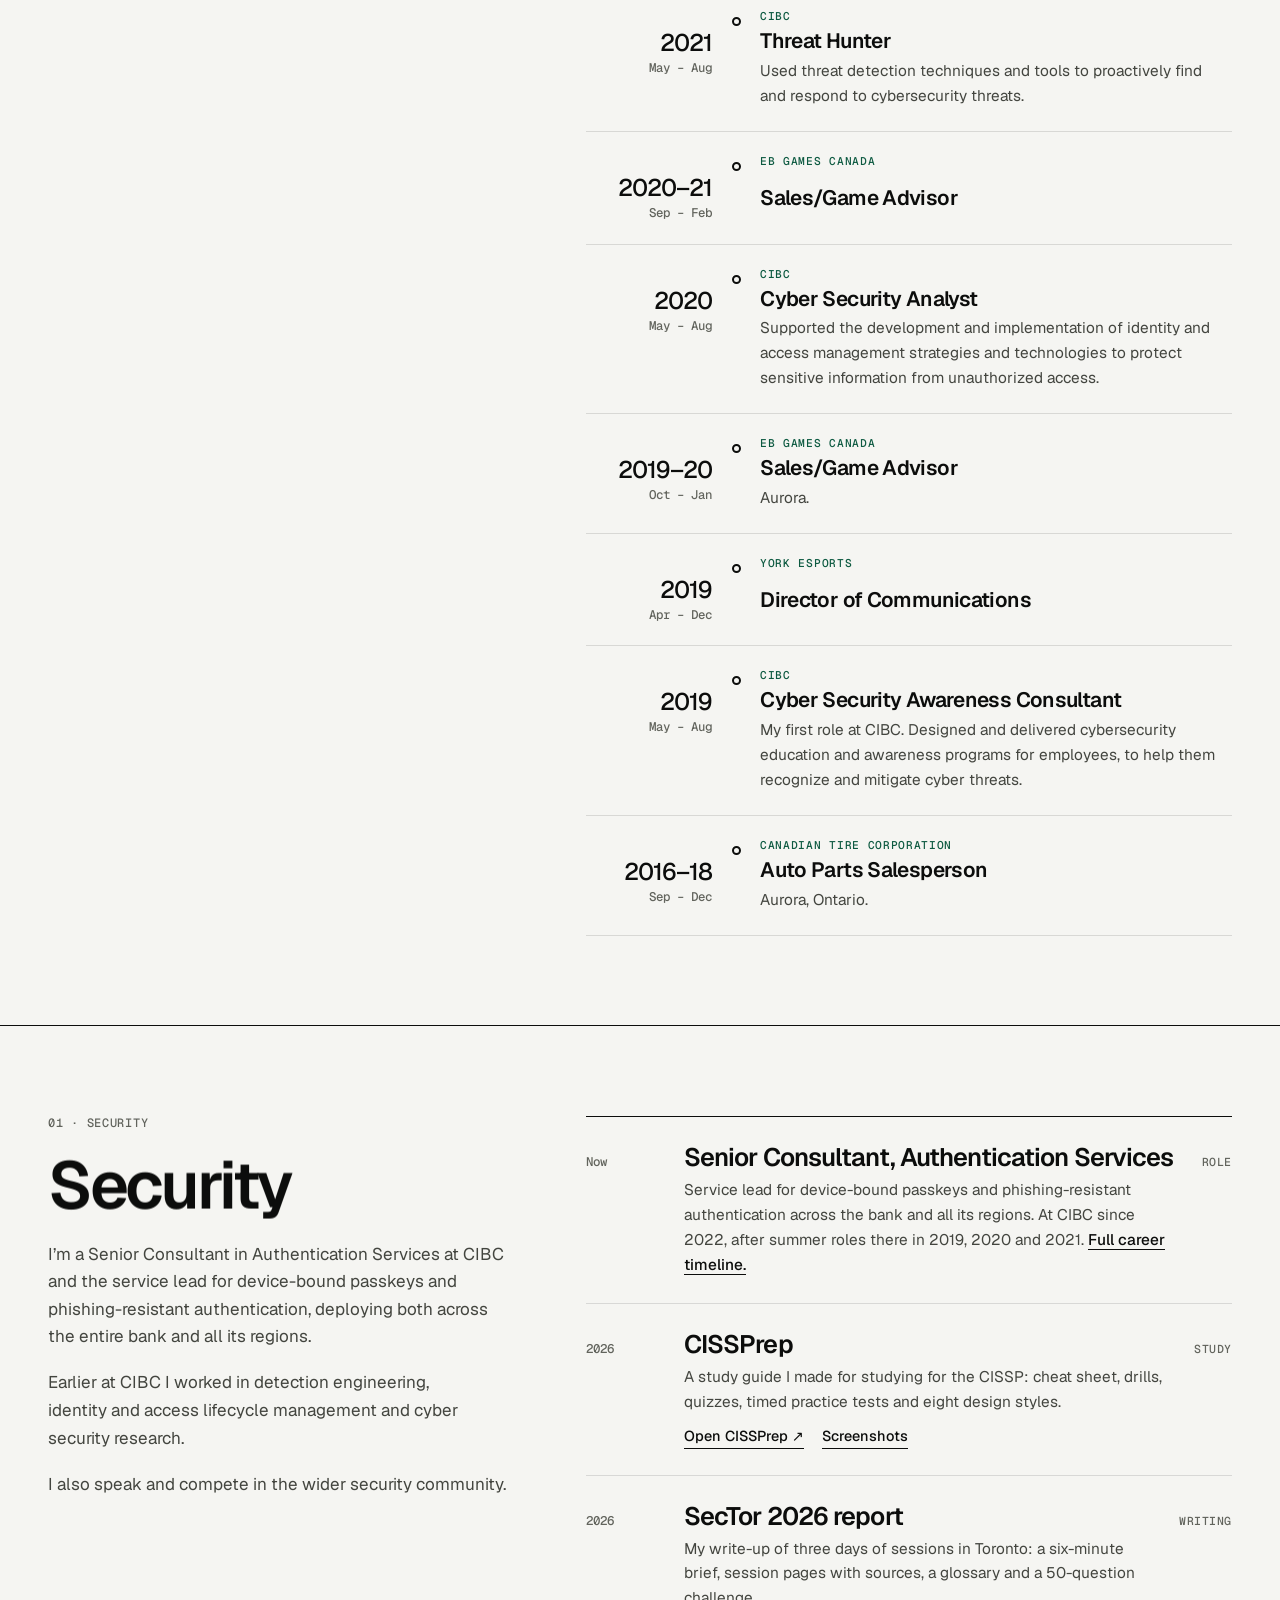
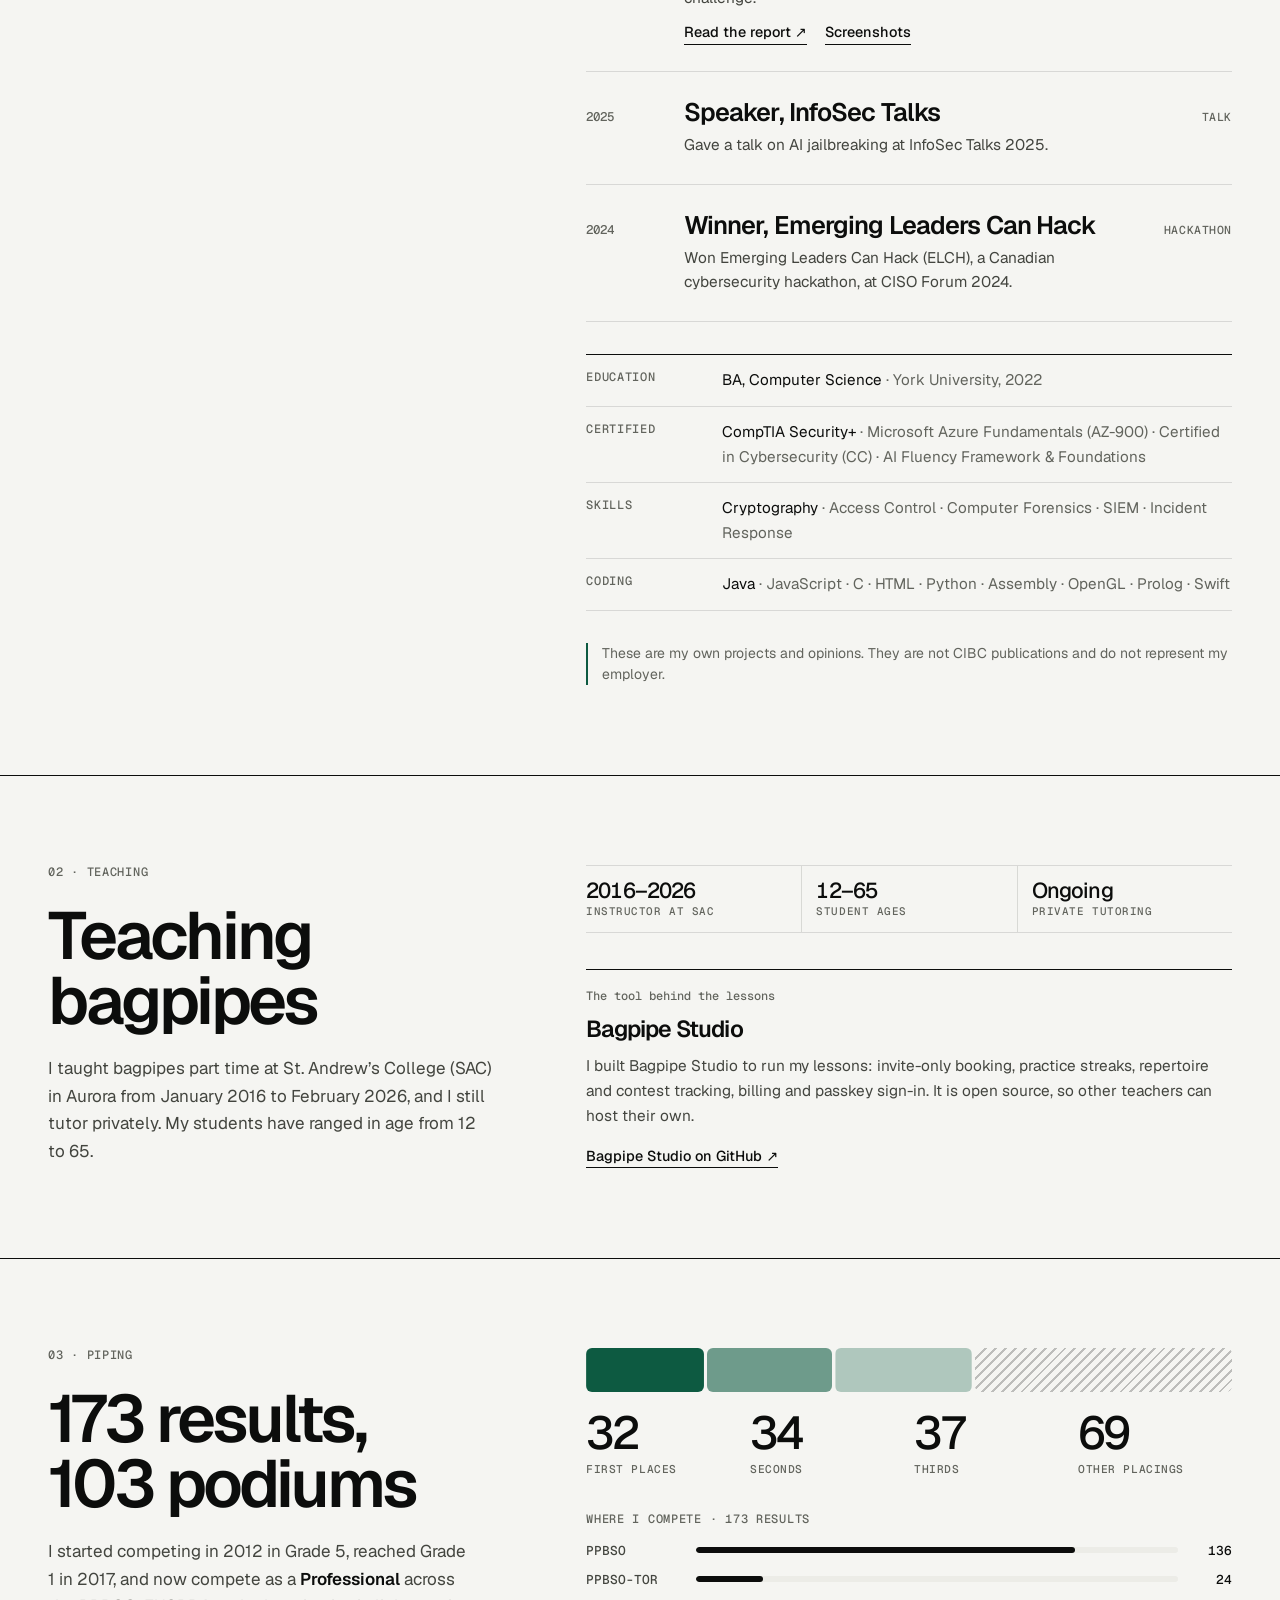
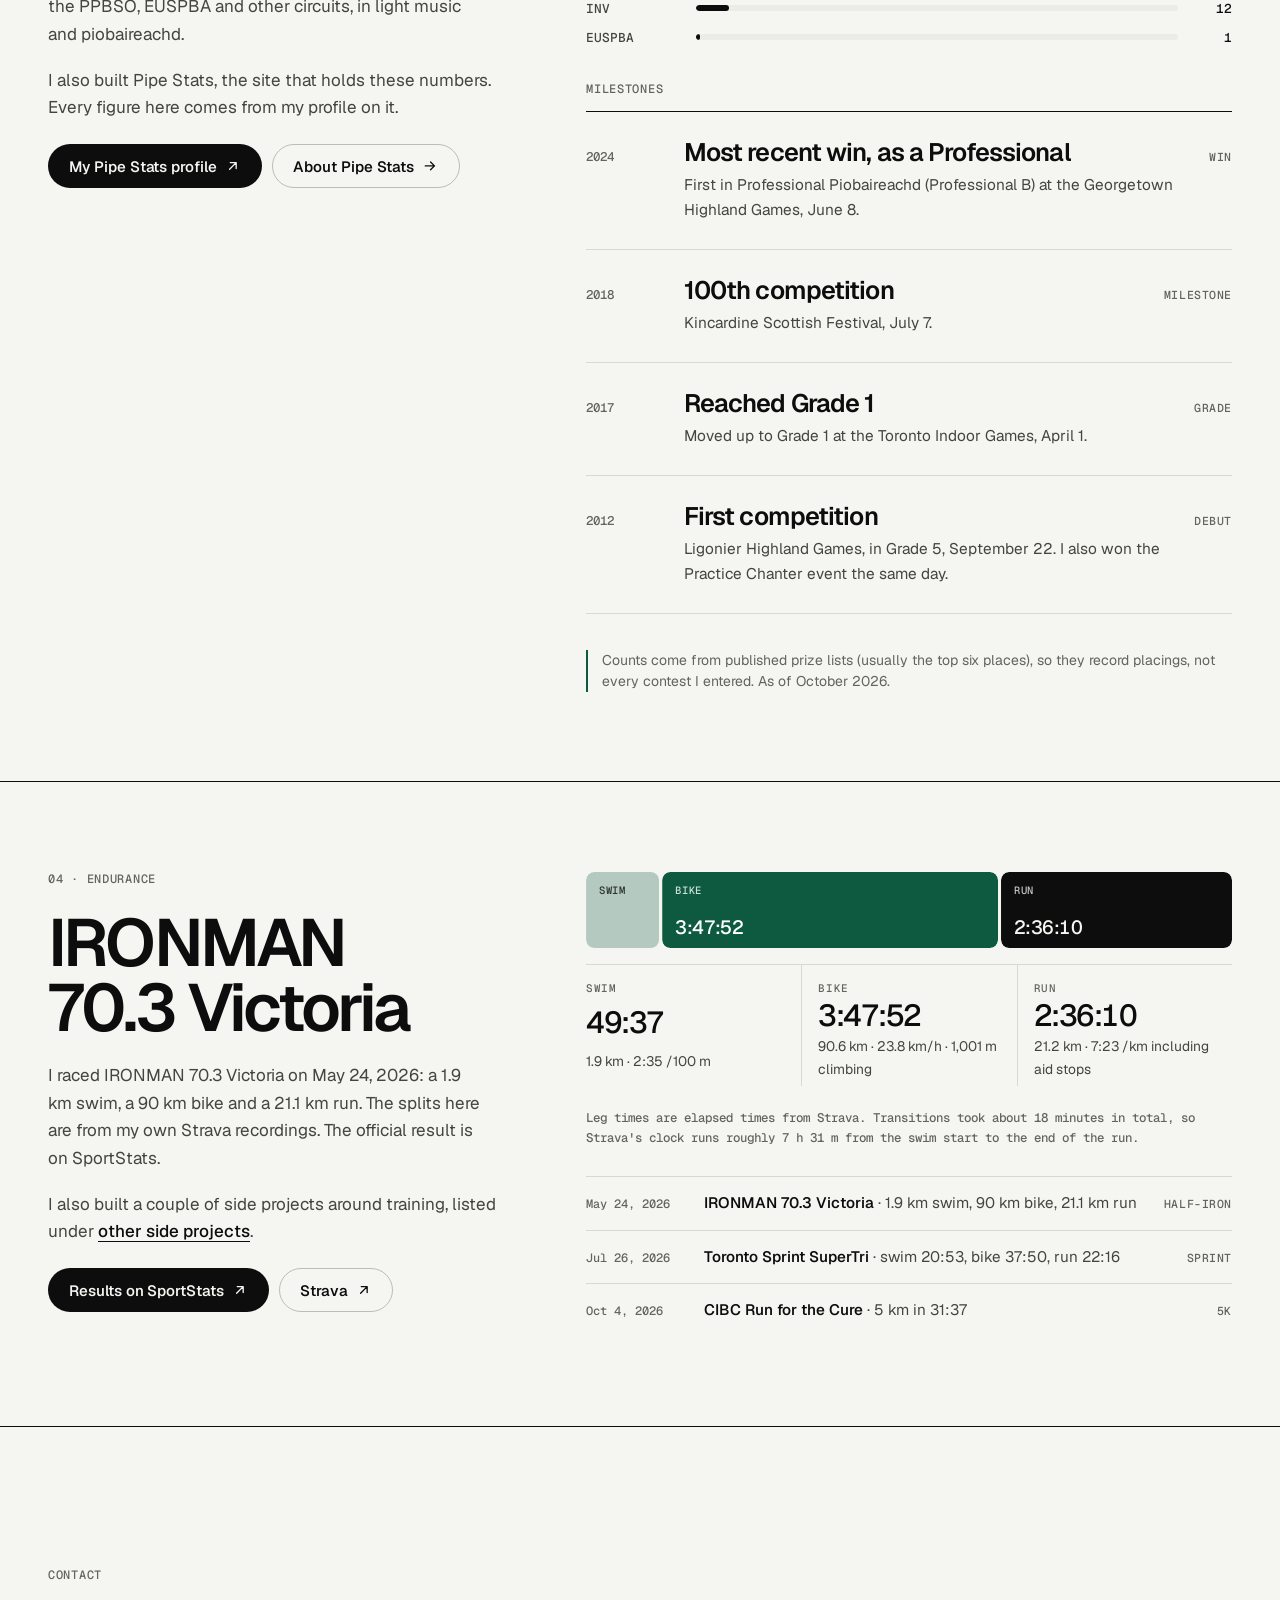
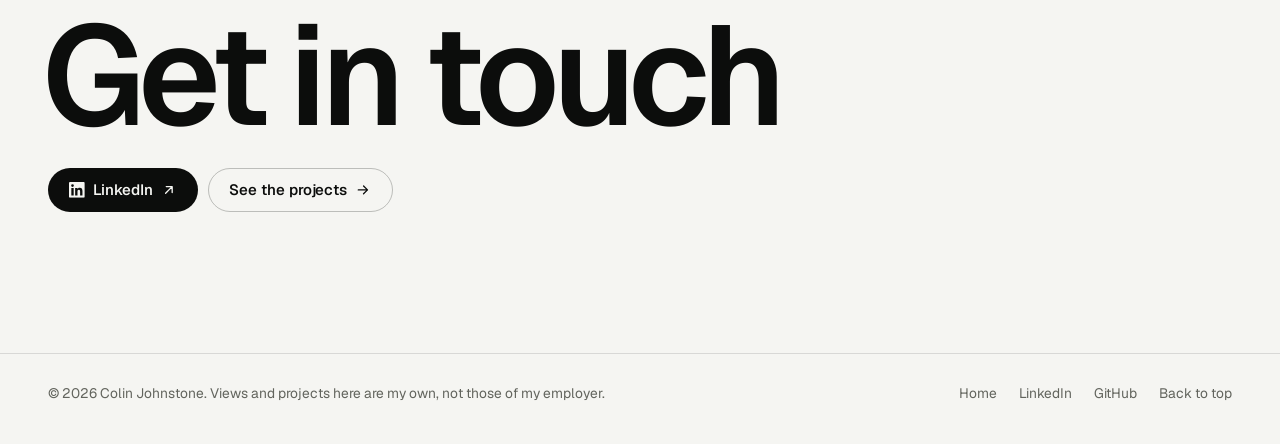
==== commit 171ecc9a: "Update the CISSP project to CISSPrep New name, description and eight screenshots of the redesigned s" ====
--- a/about/index.html
+++ b/about/index.html
@@ -172,8 +172,8 @@
           </li>
           <li class="reveal">
             <time>2026</time>
-            <div><h3>CISSP Cram Kit</h3><p>A study site I made for studying for the CISSP: cheat sheet, drills, quizzes and timed practice tests.</p>
-              <div class="links"><a class="link" href="https://colinjohnstone.github.io/cissp-cram-kit/" target="_blank" rel="noopener">Open the kit ↗</a><a class="link" href="../#cissp-cram-kit">Screenshots</a></div></div>
+            <div><h3>CISSPrep</h3><p>A study guide I made for studying for the CISSP: cheat sheet, drills, quizzes, timed practice tests and eight design styles.</p>
+              <div class="links"><a class="link" href="https://colinjohnstone.github.io/cissp-cram-kit/" target="_blank" rel="noopener">Open CISSPrep ↗</a><a class="link" href="../#cissprep">Screenshots</a></div></div>
             <span class="kind">Study</span>
           </li>
           <li class="reveal">
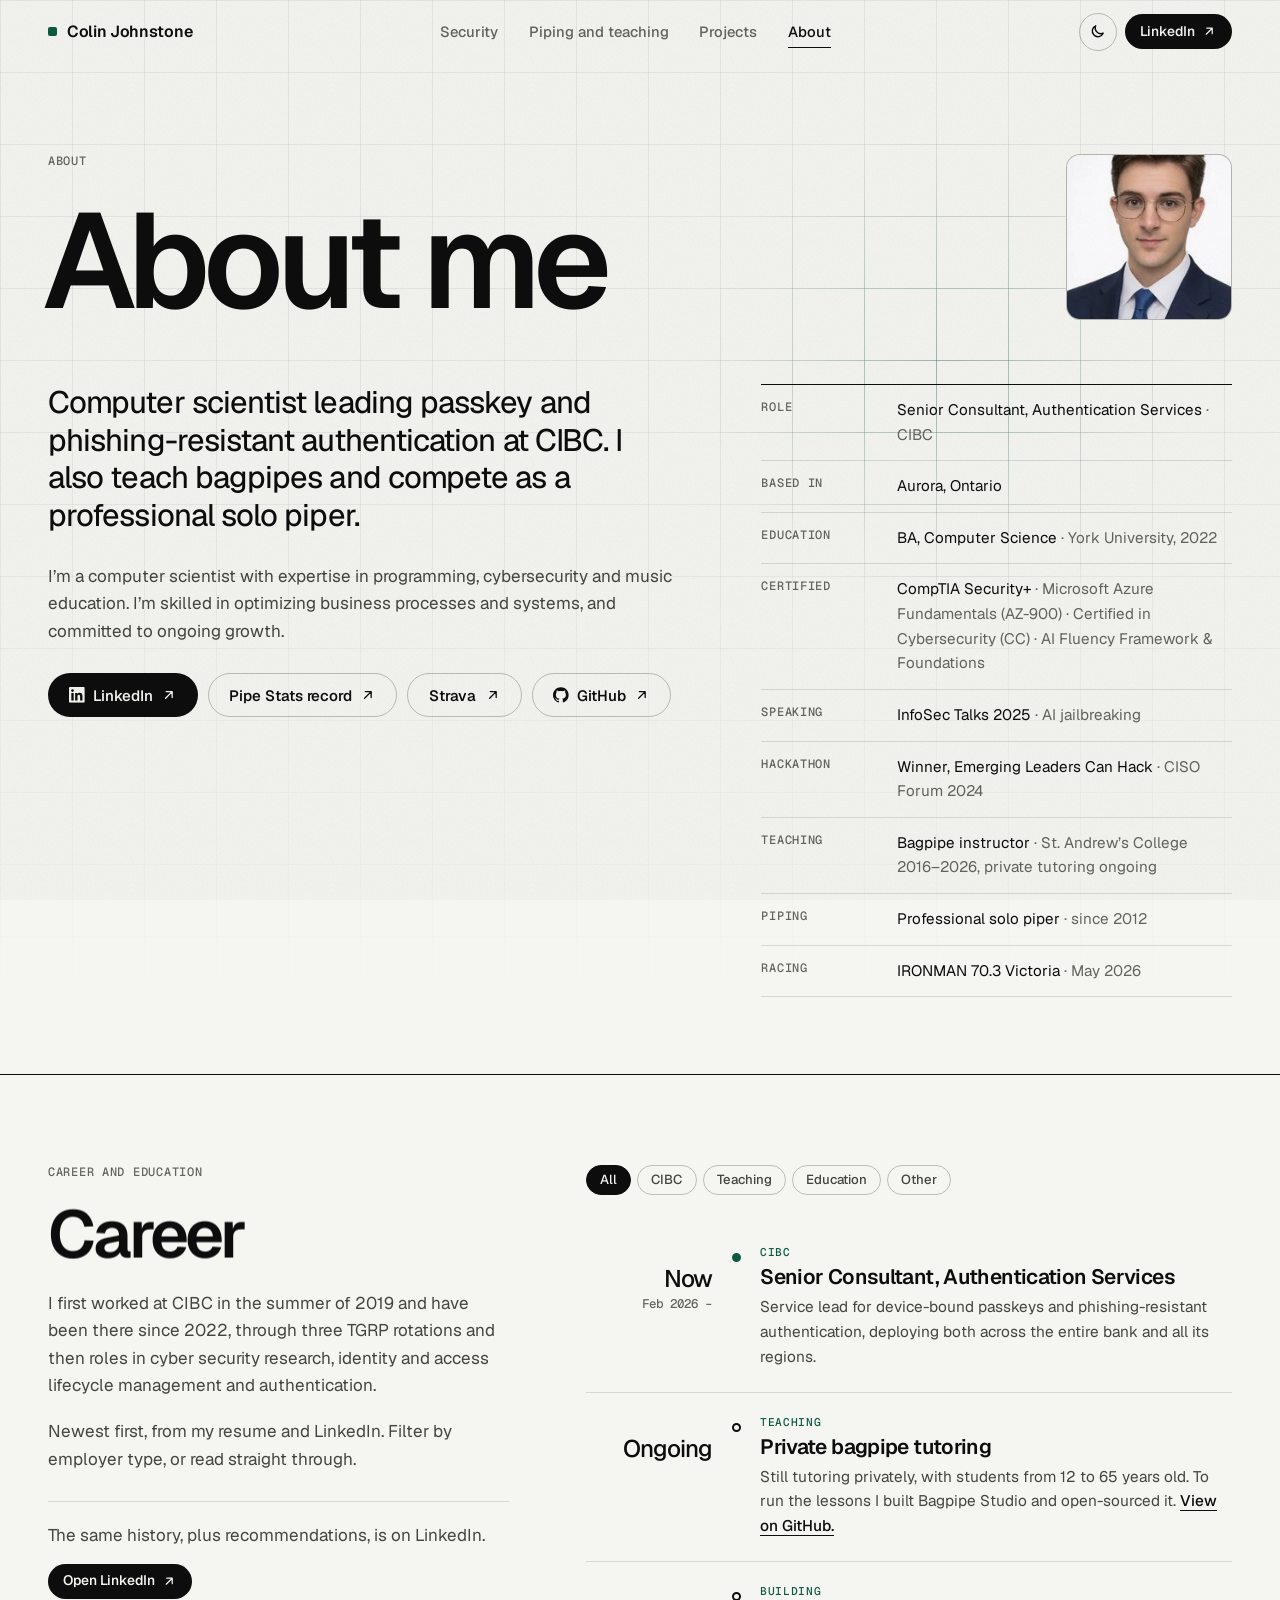
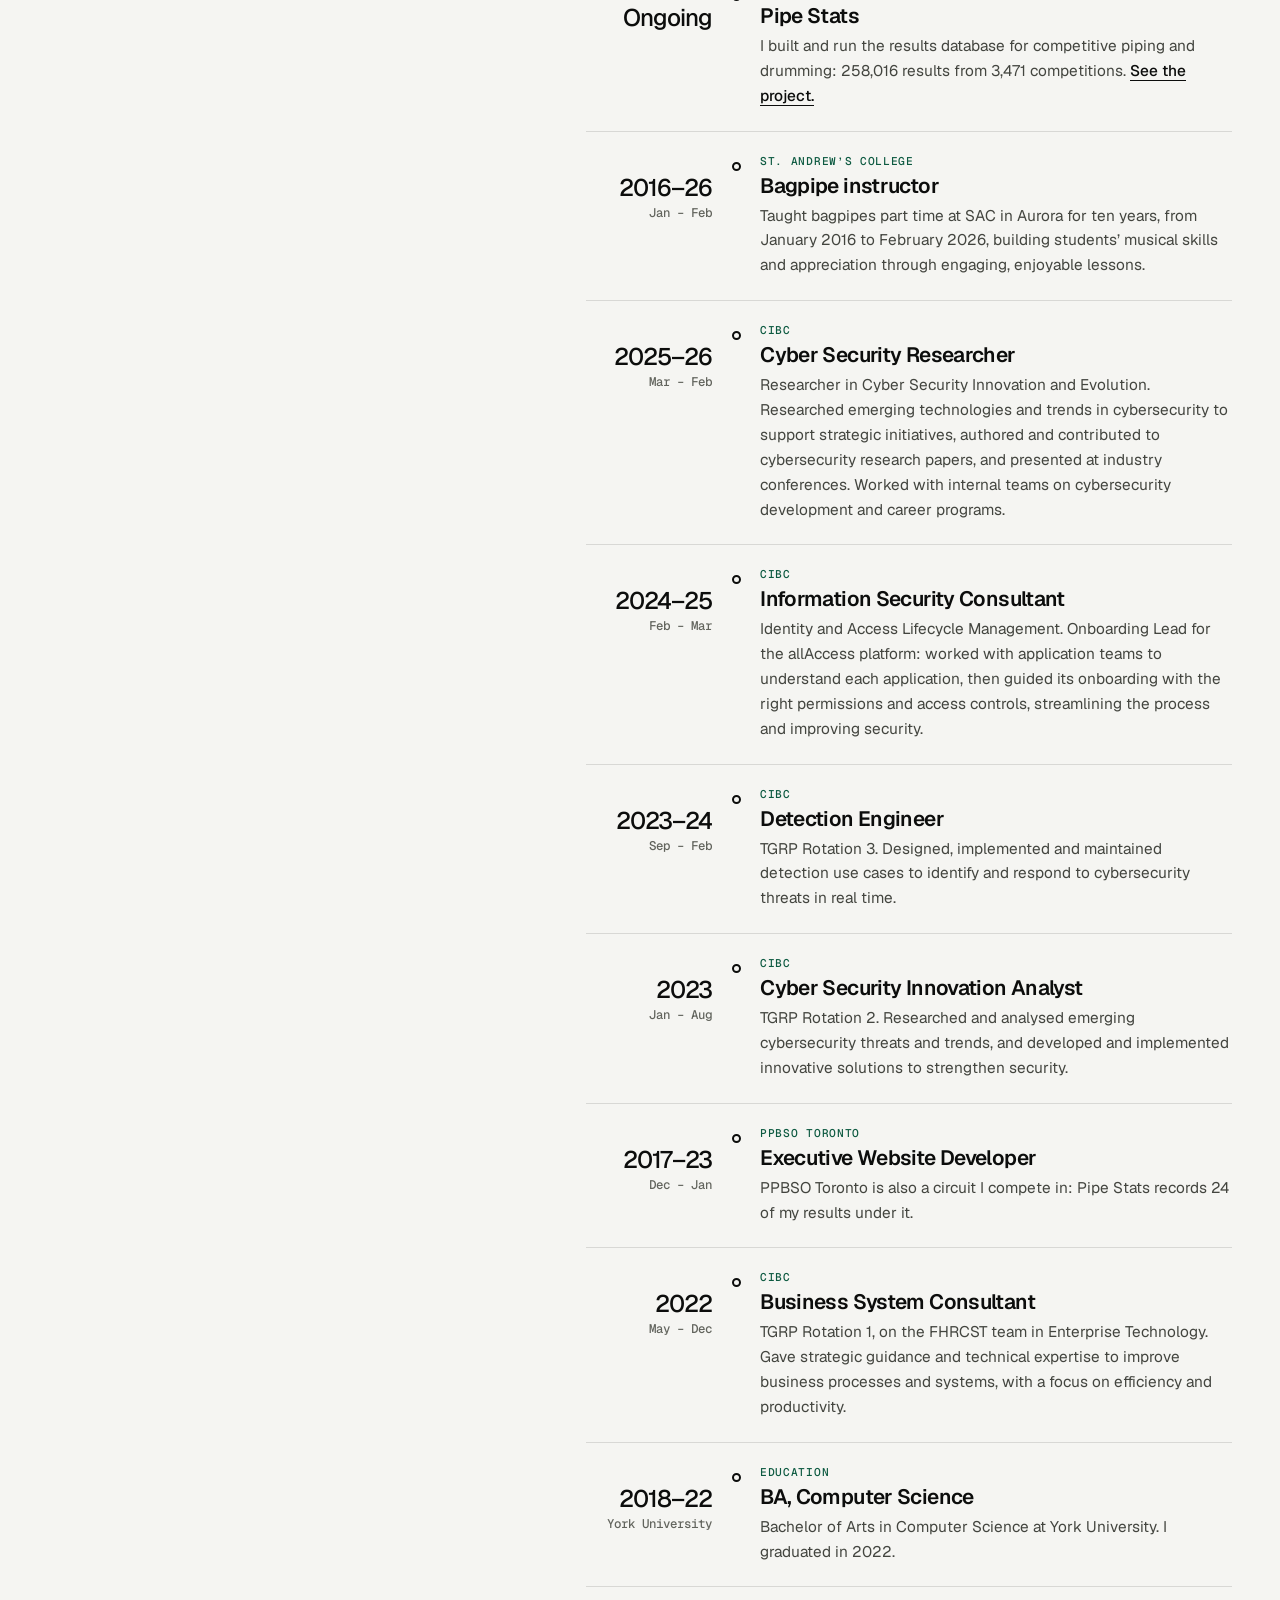
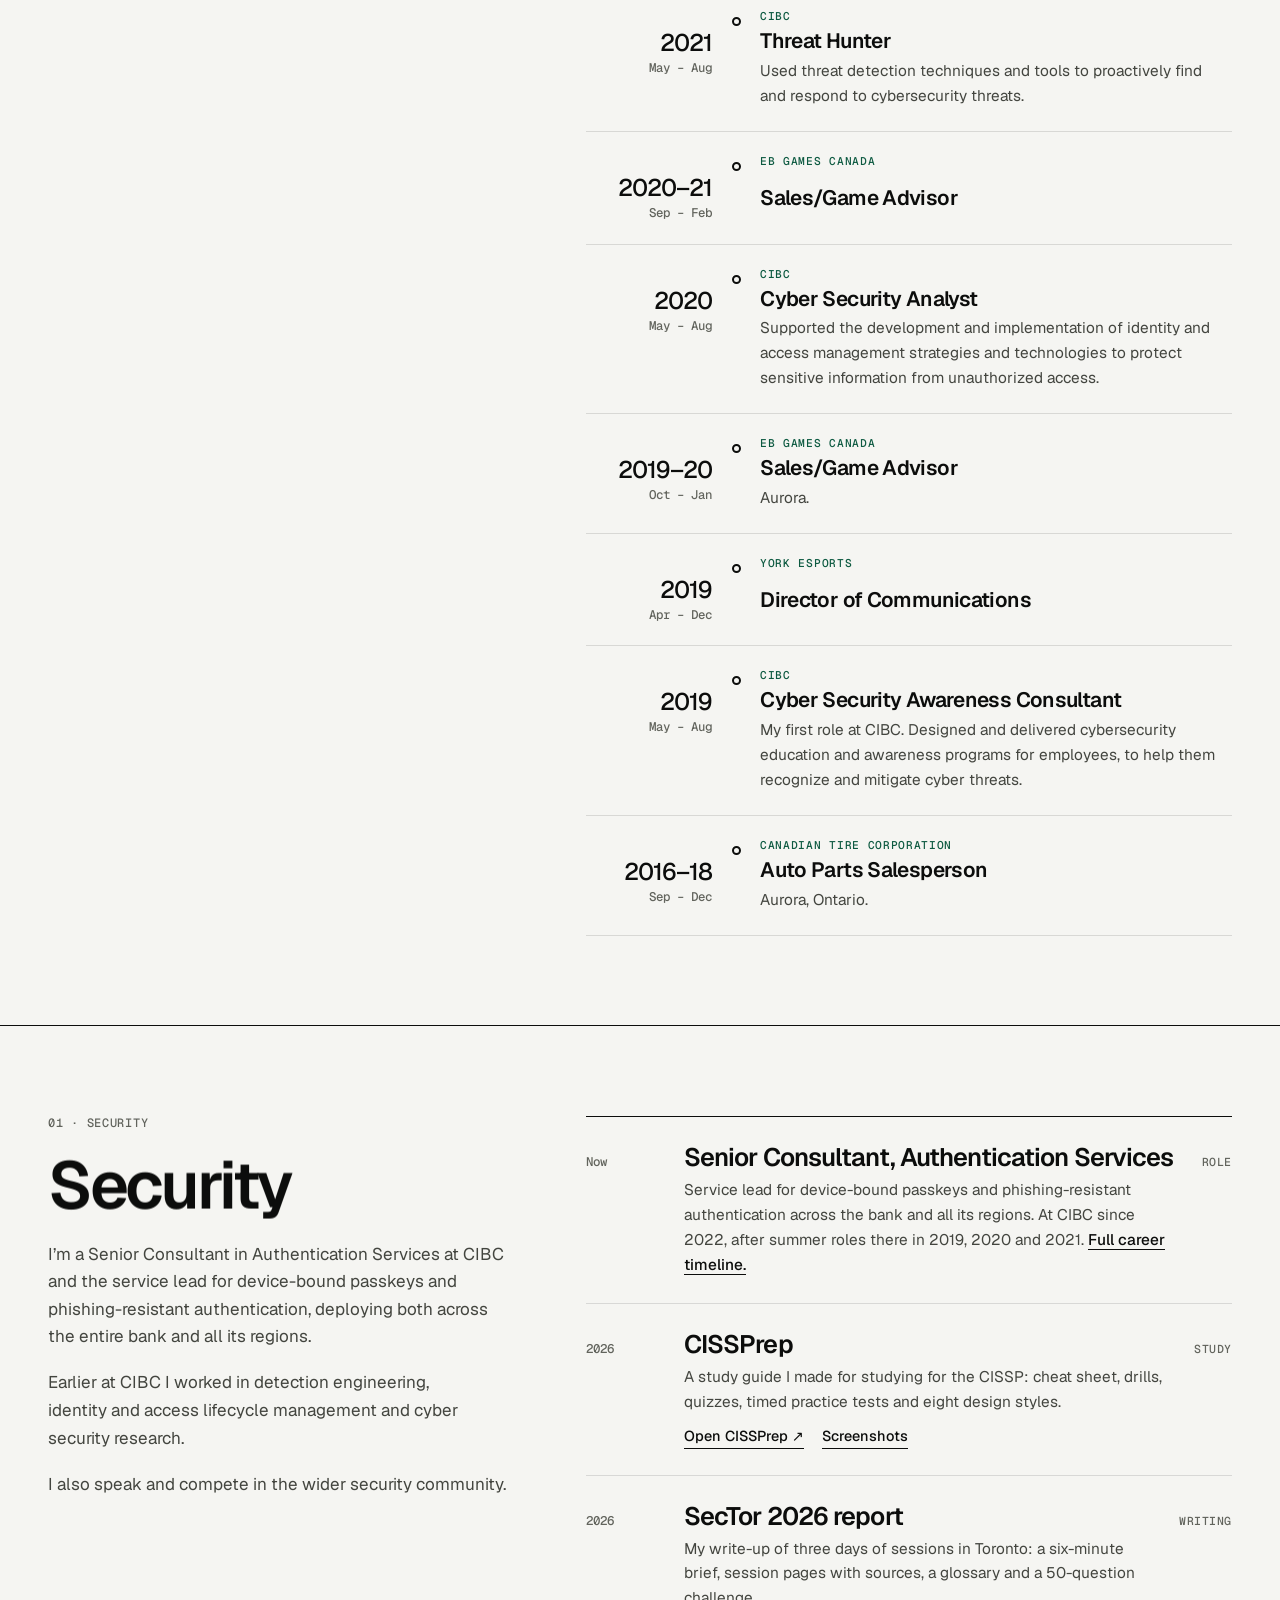
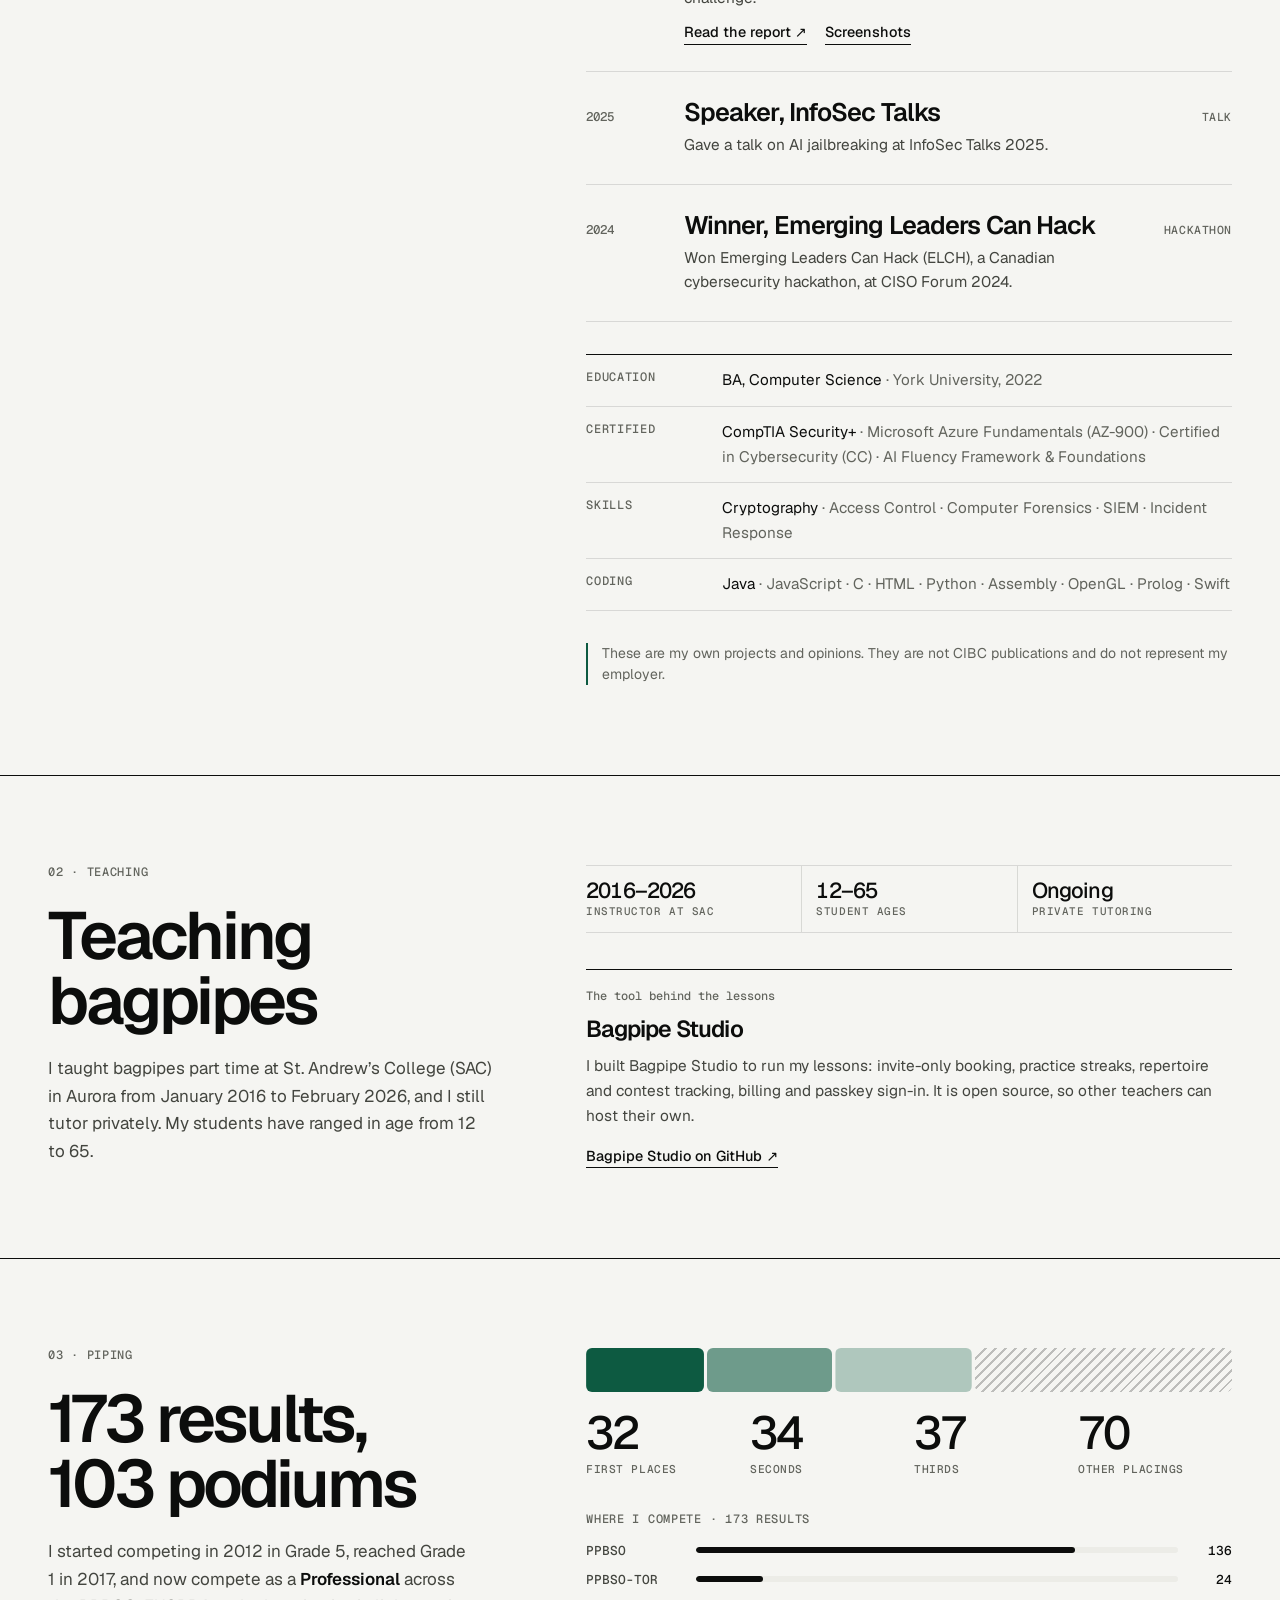
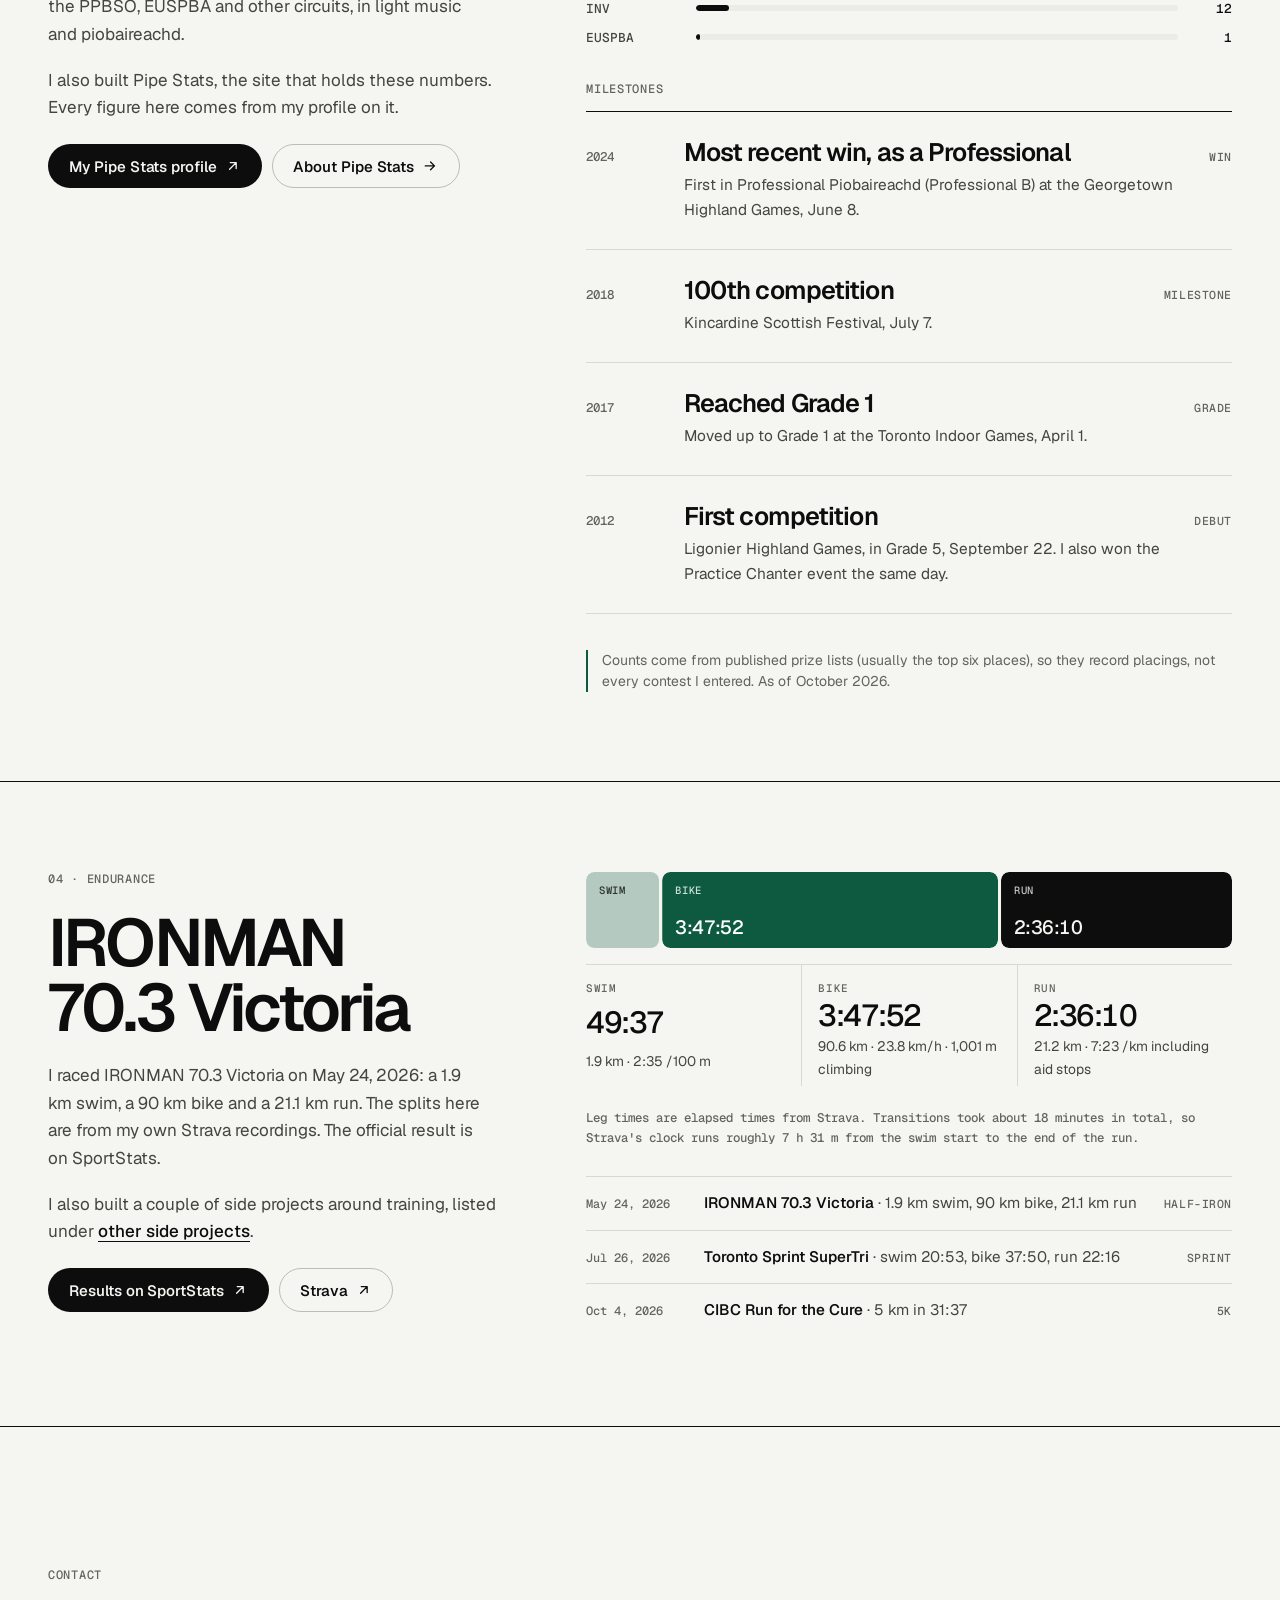
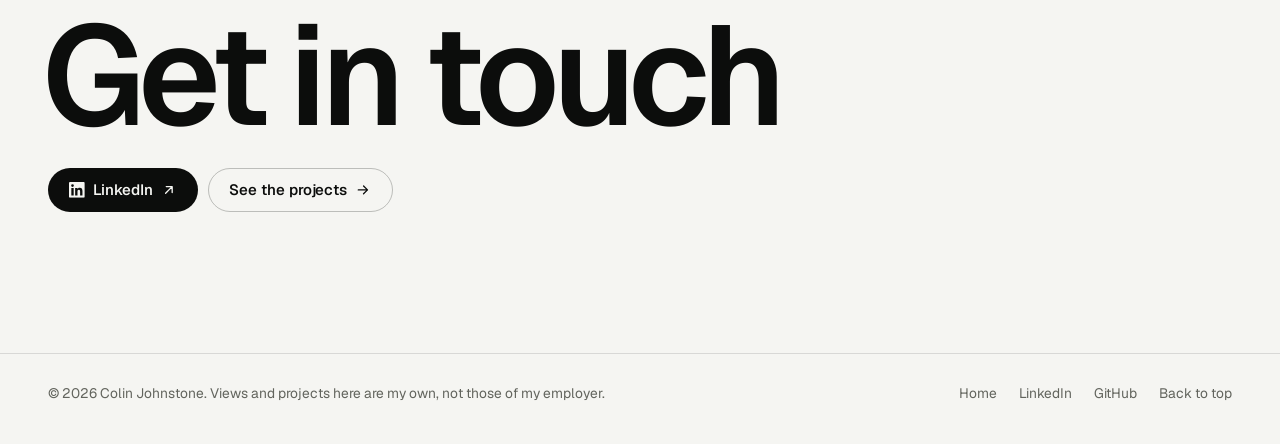
==== commit c14b5bda: "Point the CISSPrep links at the renamed repo Co-Authored-By: Claude Sonnet 5.5 <noreply@anthropic.co" ====
--- a/about/index.html
+++ b/about/index.html
@@ -173,7 +173,7 @@
           <li class="reveal">
             <time>2026</time>
             <div><h3>CISSPrep</h3><p>A study guide I made for studying for the CISSP: cheat sheet, drills, quizzes, timed practice tests and eight design styles.</p>
-              <div class="links"><a class="link" href="https://colinjohnstone.github.io/cissp-cram-kit/" target="_blank" rel="noopener">Open CISSPrep ↗</a><a class="link" href="../#cissprep">Screenshots</a></div></div>
+              <div class="links"><a class="link" href="https://colinjohnstone.github.io/CISSPrep/" target="_blank" rel="noopener">Open CISSPrep ↗</a><a class="link" href="../#cissprep">Screenshots</a></div></div>
             <span class="kind">Study</span>
           </li>
           <li class="reveal">
--- a/assets/css/site.css
+++ b/assets/css/site.css
@@ -255,6 +255,12 @@
 .side-main:hover .side-shot img{transform:scale(1.025)}
 .side-count{position:absolute;left:12px;bottom:12px;padding:.5em .9em;border-radius:99px;background:var(--bg);color:var(--ink);border:1px solid var(--line-2);font:500 .68rem/1 var(--mono);letter-spacing:.05em;text-transform:uppercase}
 .side-phone{position:absolute;right:4%;bottom:-8%;z-index:2;width:clamp(64px,20%,124px);--pw:100%}
+/* the frame's corners, bezel and notch scale with the phone, so a small phone still looks like a phone */
+.side-phone{container-type:inline-size}
+.side-phone .phone{border-radius:15cqw;padding:3.2cqw;box-shadow:inset 0 0 0 .6cqw rgba(255,255,255,.18),var(--shadow)}
+.side-phone .phone .screen{border-radius:12cqw}
+.side-phone .phone::before{z-index:3;top:5.4cqw;width:24cqw;height:3.6cqw;border-radius:99px;background:#000}
+.side-phone .phone::after{content:"";position:absolute;right:-1.1cqw;top:24cqw;width:1.4cqw;height:15cqw;border-radius:0 1cqw 1cqw 0;background:#1b1f1c}
 .side-body{display:grid;gap:12px;max-width:54ch}
 .side-title{display:flex;flex-wrap:wrap;align-items:center;gap:8px 14px}
 .side-body h4{color:var(--ink);font:600 clamp(1.5rem,1.25rem + .9vw,2rem)/1.05 var(--font);letter-spacing:-.04em}
@@ -454,3 +460,8 @@
 
 /* about: slightly smaller page title than the home hero */
 .about-hero .display{font-size:clamp(3.4rem,10.5vw,9.5rem)}
+
+/* phone overlays on the Pipe Stats showcase and its tool cards */
+.stage{position:relative}
+.stage>.side-phone{right:3%;bottom:-10%}
+.sub-card .stage>.side-phone{width:clamp(52px,17%,92px);right:4%;bottom:-8%}
